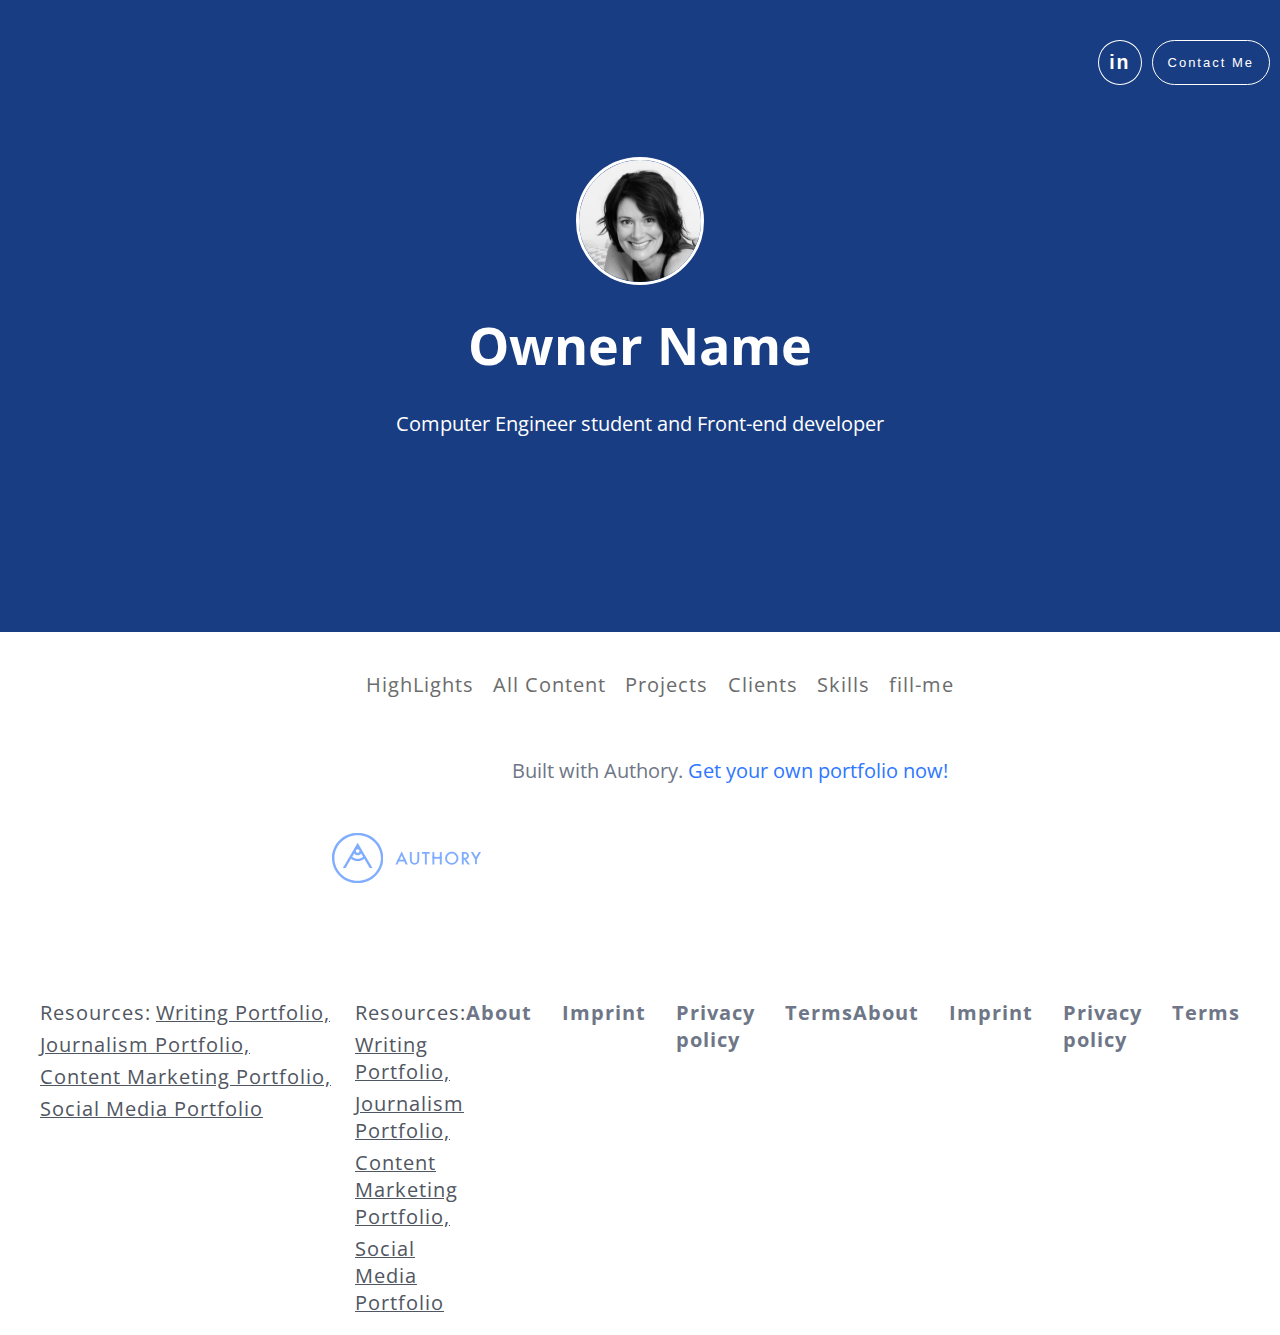
==== index.html @ 1f2e5a6c "Merge branch 'main' of https://github.com/Hussein-Mohamed1/Portfolio-Project" ====
<!DOCTYPE html>
<html lang="en">

<head>
    <meta charset="UTF-8" />
    <meta name="viewport" content="width=device-width, initial-scale=1.0" />
    <link rel="icon" href="images/logo.svg" />
    <link rel="stylesheet" href="CSS/all.min.css" />
    <link rel="stylesheet" href="CSS/sections.css" />
    <link rel="stylesheet" href="CSS/header.css" />
    <link rel="stylesheet" href="CSS/style.css" />
    <!-- font  -->
    <link rel="preconnect" href="https://fonts.googleapis.com" />
    <link rel="preconnect" href="https://fonts.gstatic.com" crossorigin />
    <link
        href="https://fonts.googleapis.com/css2?family=Cairo:wght@200..1000&family=Open+Sans:ital,wght@0,300..800;1,300..800&family=Roboto:ital,wght@0,100;0,300;0,400;0,500;0,700;0,900;1,100;1,300;1,400;1,500;1,700;1,900&display=swap"
        rel="stylesheet" />
    <!-- ### -->
    <title>Susan Horsburgh</title>
</head>

<body>
    <header>
        <div class="btns">
            <button class="linked-in">in</button>
            <button class="contact">Contact Me</button>
        </div>
        <div class="info">
            <div class="profile-img">
                <img src="./images/avatar.jpg" alt="profile image" />
            </div>
            <h1>Owner Name</h1>
            <p>Computer Engineer student and Front-end developer</p>
        </div>
    </header>
    <!-- start HighLights section  -->
    <div class="container">
        <section class="nav-bar">
            <nav>
                <ul>
                    <li>HighLights</li>
                    <li>All Content</li>
                    <li>Projects</li>
                    <li>Clients</li>
                    <li>Skills</li>
                    <li>fill-me</li>
                    <!-- additional slot -->
                </ul>
            </nav>
        </section>
        <div class="Highlights">
            <div class="section-flex">
                <div class="card">
                    <div class="card-img">
                        <img src="images/Highlights-1.webp" alt="" />
                    </div>
                    <h2>
                        Susan Horsburgh on writing Two Of Us columns, freelancing for
                        big-name ma...
                    </h2>
                    <p class="hidden-p">
                        Freelance writer Susan Horsburgh has an enviable CV and portfolio,
                        writing for some of the country's most prestigious titles,
                        including The Australian Women's Weekly, Good Weekend (in the
                        Sydney Morning Herald and The Age) and Qantas magazines. She…
                    </p>
                    <p>
                        <i class="fa-solid fa-tower-broadcast left"></i> July 23, 2023 .
                        Podcast at <span>Apple Podcasts</span><i
                            class="fa-solid fa-arrow-up-right-from-square right"></i>
                    </p>
                </div>
                <div class="card">
                    <div class="card-img">
                        <img src="images/Highlights-2.png" alt="" />
                    </div>
                    <h2>Mother Love</h2>
                    <p class="hidden-p">
                        Robyn Davidson’s solo desert trek made her famous 46 years ago,
                        setting the course for her extraordinary life. But before that,
                        her mum’s suicide shaped the woman she would become. Words by
                        Susan Horsburgh.
                    </p>
                    <p>
                        <i class="fa-solid fa-globe left"></i> November 01, 2023 . PDF at
                        <span>The Australian Women's Weekly</span>
                    </p>
                </div>
            </div>
            <<<<<<< HEAD <!-- end HighLights section -->
                <!-- start All content section  -->
                <div class="all-content">
                    <div class="section-flex">
                        <div class="card">
                            <div class="card-img">
                                <img src="images/Allcontent-1.webp" alt="">
                            </div>
                            <h2>5 Questions with Kellie Riordan</h2>
                            <p class="hidden-p">Kellie Riordan is the founder and director of Deadset Studios, a podcast
                                production
                                house with clients that include the BBC, SBS, ABC, ARN, Pinna, iHeartRadio and Global
                                UK. Kellie
                                was
                                founding managing editor of ABC’s podcast unit Audio Studios, and has launched more than
                                50 new
                                programs, many of them critically acclaimed, such as Walkley award winner Unravel True
                                Crime,
                                Ladies, We Need to Talk, and leadership podcast Curveball, which she hosts.</p>
                            <p><img src="images/logo3.jpg" style="translate: 0 20%;" class="left icon" width="20px"
                                    height="20px" alt=""> June 18, 2024 . Article at <span>Women in Media
                                    newsletter</span><i class="fa-solid fa-arrow-up-right-from-square right"></i> </p>
                        </div>
                        <div class="card">
                            <div class="card-img">
                                <img src="images/Allcontent-2.webp" alt="">
                            </div>
                            <h2>Quick chat with Susan Horsburgh</h2>
                            <p class="hidden-p">0 Comments You’ve been a journalist for many years. What do you love
                                about what
                                you
                                do? I just love chatting with people and writing about it. It’s my dream job, possibly
                                because
                                I’m
                                quite nosy – as anyone sitting next to me on a plane would know.…</p>
                            <p><img src="images/Highlights-1.webp" style="translate: 0 20%;" class="left icon"
                                    width="20px" height="20px" alt=""> June 03, 2024 . Article at <span>The Content Byte
                                    Summit</span><i class="fa-solid fa-arrow-up-right-from-square right"></i></p>
                        </div>
                    </div>
                    <div class="section-flex">
                        <div class="card">
                            <div class="card-img">
                                <img src="images/Allcontent-3.webp" alt="">
                            </div>
                            <h2>5 Questions with Grainne Brunsdon</h2>
                            <p class="hidden-p">Grainne Brunsdon recently stepped into the COO role at Screen Australia
                                after
                                two
                                years as Director of Content, leading production investment and development,
                                distribution
                                support
                                and business initiatives. She has worked in the creative industries for more than 25
                                years,
                                including senior roles at Screen NSW and Arts NSW, and leadership positions in
                                international
                                cultural relations with the British Council and arts organisations in Sydney.</p>
                            <p><img src="images/logo3.jpg" style="translate: 0 20%;" class="left icon" width="20px"
                                    height="20px" alt=""> May 21, 2024 . Article at <span>Women in Media
                                    newsletter</span><i class="fa-solid fa-arrow-up-right-from-square right"></i></p>
                        </div>
                        <div class="card">
                            <div class="card-img">
                                <img src="images/Allcontent-4.webp" alt="">
                            </div>
                            <h2>‘She had dreadlocks and a ghostly white face’: Meeting a childhood bestie again</h2>
                            <p class="hidden-p">By Susan Horsburgh April 18, 2024 — 5.00am , register or subscribe to
                                save
                                articles
                                for later. Save articles for later Add articles to your saved list and come back to them
                                any
                                time.
                                In the 1970s, Myfanwy Jones, 52, and Hilde Hinton, 55, used to play…</p>
                            <p><img src="images/logo3.jpg" style="translate: 0 20%;" class="left icon" width="20px"
                                    height="20px" alt=""> April 17, 2024 . Article at <span>The Age</span></p>
                        </div>
                    </div>
                    <div class="section-flex">
                        <div class="card">
                            <div class="card-img">
                                <img src="images/Allcontent-5.webp" alt="">
                            </div>
                            <h2>5 Questions with Kate McClymont AM</h2>
                            <p class="hidden-p">Award winning investigative journalist Kate McClymont AM will be giving
                                the
                                inaugural Women in Media Oration Honouring Caroline Jones AO on 8 August, a gala dinner
                                taking
                                place
                                the evening before the 2024 WiM Conference. A ten-time Walkley winner,…</p>
                            <p><img src="images/logo3.jpg" style="translate: 0 20%;" class="left icon" width="20px"
                                    height="20px" alt=""> April 17, 2024 . Article at <span> Women in Media
                                    newsletter</span><i class="fa-solid fa-arrow-up-right-from-square right"></i></p>
                        </div>
                        <div class="card">
                            <div class="card-img">
                                <img src="images/Allcontent-6.webp" alt="">
                            </div>
                            <h2>Steering Your Course</h2>
                            <p class="hidden-p">Words by Susan Horsburgh Building a career isn’t a solo pursuit – most
                                of us
                                need
                                mentors and support networks particularly, to help us find our voice. The formidable
                                forces
                                behind
                                Future Women and Missing Perspectives used their advocacy to launch…</p>
                            <p><img src="images/logo3.jpg" style="translate: 0 20%;" class="left icon" width="20px"
                                    height="20px" alt=""> April 16, 2024 . Article at <span>Women in Media
                                    newsletter</span><i class="fa-solid fa-arrow-up-right-from-square right"></i></p>
                        </div>
                    </div>
                    <div class="section-flex">
                        <div class="card">
                            <div class="card-img">
                                <img src="images/Allcontent-7.png" alt="">
                            </div>
                            <h2>Spotlight on Niigata</h2>
                            <p class="hidden-p">This under-the-radar prefecture just two hours from Tokyo by bullet
                                train won't
                                stay
                                secret for long.</p>
                            <p><i class="fa-solid fa-globe left"></i> August 01, 2023 . PDF at <span>Qantas
                                    Magazine</span></p>
                        </div>
                        <div class="card">
                            <div class="card-img">
                                <img src="images/Allcontent-8.png" alt="">
                            </div>
                            <h2>Older Women at Risk: How to Close the Housing Gap</h2>
                            <p class="hidden-p">Lifelong financial disadvantage means more older women than ever are
                                facing
                                homelessness in Australia, especially in the current rental crisis. So, what can be done
                                to
                                house
                                them?</p>
                            <p><i class="fa-solid fa-globe left"></i> July 01, 2023 . PDF at <span>The Place Economy Vol
                                    3</span>
                            </p>
                        </div>
                    </div>
                    =======
                    <div class="section-flex">
                        <div class="card">
                            <div class="card-img">
                                <img src="images/Highlights-3.png" alt="" />
                            </div>
                            <h2>The Miracle Musical</h2>
                            <p class="hidden-p">
                                Wrangling kids for a school musical is tricky enough, but what if
                                they were scattered across the outback and had to rehearse over
                                the air? Somehow the Longreach School of Distance Education pulled
                                it off. Susan Horsburgh reports.
                            </p>
                            <p>
                                <i class="fa-solid fa-globe left"></i> March 01, 2019 . PDF at
                                <span>The Australian Women's Weekly</span>
                            </p>
                        </div>
                        <div class="card">
                            <div class="card-img">
                                <img src="images/Highlights-4.webp" alt="" />
                            </div>
                            <h2>
                                How Linda Burney found strength after overcoming unimaginable
                                tragedy
                            </h2>
                            <p class="hidden-p">
                                Having lost both her husband and son, the Minister for Indigenous
                                Australians has dealt with grief through the fortifying power of
                                her female friendships. By Susan Horsburgh Linda Burney’s historic
                                first speech to federal parliament in 2016 was a…
                            </p>
                            <p>
                                <img src="images/logo3.jpg" style="translate: 0 20%" class="left icon" width="20px"
                                    height="20px" alt="" />
                                March 05, 2023 . Article at
                                <span>The Australian Women's Weekly</span>
                            </p>
                        </div>
                    </div>
                    <div class="section-flex">
                        <div class="card">
                            <div class="card-img">
                                <img src="images/Highlights-5.webp" alt="" />
                            </div>
                            <h2>
                                Two of Us: How pyjama king Peter Alexander and his mum built an
                                empi...
                            </h2>
                            <p class="hidden-p">
                                By Susan Horsburgh May 11, 2019 — 12.08am Save Log in, register or
                                subscribe to save articles for later. Share Normal text sizeLarger
                                text sizeVery large text size This article features among the best
                                Two of Us columns of 2019 Pyjama king Peter…
                            </p>
                            <p>
                                <img src="images/logo3.jpg" style="translate: 0 20%" class="left icon" width="20px"
                                    height="20px" alt="" />
                                May 10, 2019 . Article at <span>The Sydney Morning Herald</span>
                            </p>
                        </div>
                        <div class="card">
                            <div class="card-img">
                                <img src="images/Highlights-6.png" alt="" />
                            </div>
                            <h2>Older Women at Risk: How to Close the Housing Gap</h2>
                            <p class="hidden-p">
                                Lifelong financial disadvantage means more older women than ever
                                are facing homelessness in Australia, especially in the current
                                rental crisis. So, what can be done to house them?
                            </p>
                            <p>
                                <i class="fa-solid fa-globe left"></i> July 01, 2023 . PDF at
                                <span>The Place Economy Vol 3</span>
                            </p>
                        </div>
                    </div>
                    <div class="section-flex">
                        <div class="card">
                            <div class="card-img">
                                <img src="images/Highlights-7.webp" alt="" />
                            </div>
                            <h2>Quick chat with Susan Horsburgh</h2>
                            <p class="hidden-p">
                                0 Comments You’ve been a journalist for many years. What do you
                                love about what you do? I just love chatting with people and
                                writing about it. It’s my dream job, possibly because I’m quite
                                nosy – as anyone sitting next to me on a plane would know.…
                            </p>
                            <p>
                                <img src="images/Highlights-1.webp" style="translate: 0 20%" class="left icon"
                                    width="20px" height="20px" alt="" />
                                June 03, 2024 . Article at <span>The Content Byte Summit</span><i
                                    class="fa-solid fa-arrow-up-right-from-square right"></i>
                            </p>
                        </div>
                        <div class="card">
                            <div class="card-img">
                                <img src="images/Highlights-8.png" alt="" />
                            </div>
                            <h2>Qantas Magazine: Breathing Space</h2>
                            <p class="hidden-p">
                                At a spiritual retreat in the Japanese countryside, Susan
                                Horsburgh immerses herself in the country's culture - under the
                                tutelage of a kooky monk.
                            </p>
                            <p>
                                <i class="fa-solid fa-globe left"></i> July 01, 2023 . PDF at
                                <span>Qantas Magazine</span>
                            </p>
                        </div>
                    </div>
                </div>
        </div>
        <!-- end HighLights section  -->
        <!-- start All content section  -->
        <div class="all-content">
            <div class="section-flex">
                <div class="card">
                    <div class="card-img">
                        <img src="images/Allcontent-1.webp" alt="" />
                    </div>
                    <h2>5 Questions with Kellie Riordan</h2>
                    <p class="hidden-p">
                        Kellie Riordan is the founder and director of Deadset Studios, a
                        podcast production house with clients that include the BBC, SBS,
                        ABC, ARN, Pinna, iHeartRadio and Global UK. Kellie was founding
                        managing editor of ABC’s podcast unit Audio Studios, and has
                        launched more than 50 new programs, many of them critically
                        acclaimed, such as Walkley award winner Unravel True Crime, Ladies,
                        We Need to Talk, and leadership podcast Curveball, which she hosts.
                    </p>
                    <p>
                        <img src="images/logo3.jpg" style="translate: 0 20%" class="left icon" width="20px"
                            height="20px" alt="" />
                        June 18, 2024 . Article at <span>Women in Media newsletter</span><i
                            class="fa-solid fa-arrow-up-right-from-square right"></i>
                    </p>
                </div>
                <div class="card">
                    <div class="card-img">
                        <img src="images/Allcontent-2.webp" alt="" />
                    </div>
                    <h2>Quick chat with Susan Horsburgh</h2>
                    <p class="hidden-p">
                        0 Comments You’ve been a journalist for many years. What do you love
                        about what you do? I just love chatting with people and writing
                        about it. It’s my dream job, possibly because I’m quite nosy – as
                        anyone sitting next to me on a plane would know.…
                    </p>
                    <p>
                        <img src="images/Highlights-1.webp" style="translate: 0 20%" class="left icon" width="20px"
                            height="20px" alt="" />
                        June 03, 2024 . Article at <span>The Content Byte Summit</span><i
                            class="fa-solid fa-arrow-up-right-from-square right"></i>
                    </p>
                </div>
            </div>
            <div class="section-flex">
                <div class="card">
                    <div class="card-img">
                        <img src="images/Allcontent-3.webp" alt="" />
                    </div>
                    <h2>5 Questions with Grainne Brunsdon</h2>
                    <p class="hidden-p">
                        Grainne Brunsdon recently stepped into the COO role at Screen
                        Australia after two years as Director of Content, leading production
                        investment and development, distribution support and business
                        initiatives. She has worked in the creative industries for more than
                        25 years, including senior roles at Screen NSW and Arts NSW, and
                        leadership positions in international cultural relations with the
                        British Council and arts organisations in Sydney.
                    </p>
                    <p>
                        <img src="images/logo3.jpg" style="translate: 0 20%" class="left icon" width="20px"
                            height="20px" alt="" />
                        May 21, 2024 . Article at <span>Women in Media newsletter</span><i
                            class="fa-solid fa-arrow-up-right-from-square right"></i>
                    </p>
                </div>
                <div class="card">
                    <div class="card-img">
                        <img src="images/Allcontent-4.webp" alt="" />
                    </div>
                    <h2>
                        ‘She had dreadlocks and a ghostly white face’: Meeting a childhood
                        bestie again
                    </h2>
                    <p class="hidden-p">
                        By Susan Horsburgh April 18, 2024 — 5.00am , register or subscribe
                        to save articles for later. Save articles for later Add articles to
                        your saved list and come back to them any time. In the 1970s,
                        Myfanwy Jones, 52, and Hilde Hinton, 55, used to play…
                    </p>
                    <p>
                        <img src="images/logo3.jpg" style="translate: 0 20%" class="left icon" width="20px"
                            height="20px" alt="" />
                        April 17, 2024 . Article at <span>The Age</span>
                    </p>
                </div>
            </div>
            <div class="section-flex">
                <div class="card">
                    <div class="card-img">
                        <img src="images/Allcontent-5.webp" alt="" />
                    </div>
                    <h2>5 Questions with Kate McClymont AM</h2>
                    <p class="hidden-p">
                        Award winning investigative journalist Kate McClymont AM will be
                        giving the inaugural Women in Media Oration Honouring Caroline Jones
                        AO on 8 August, a gala dinner taking place the evening before the
                        2024 WiM Conference. A ten-time Walkley winner,…
                    </p>
                    <p>
                        <img src="images/logo3.jpg" style="translate: 0 20%" class="left icon" width="20px"
                            height="20px" alt="" />
                        April 17, 2024 . Article at
                        <span> Women in Media newsletter</span><i
                            class="fa-solid fa-arrow-up-right-from-square right"></i>
                    </p>
                </div>
                <div class="card">
                    <div class="card-img">
                        <img src="images/Allcontent-6.webp" alt="" />
                    </div>
                    <h2>Steering Your Course</h2>
                    <p class="hidden-p">
                        Words by Susan Horsburgh Building a career isn’t a solo pursuit –
                        most of us need mentors and support networks particularly, to help
                        us find our voice. The formidable forces behind Future Women and
                        Missing Perspectives used their advocacy to launch…
                    </p>
                    <p>
                        <img src="images/logo3.jpg" style="translate: 0 20%" class="left icon" width="20px"
                            height="20px" alt="" />
                        April 16, 2024 . Article at
                        <span>Women in Media newsletter</span><i
                            class="fa-solid fa-arrow-up-right-from-square right"></i>
                    </p>
                </div>
            </div>
            <div class="section-flex">
                <div class="card">
                    <div class="card-img">
                        <img src="images/Allcontent-7.png" alt="" />
                    </div>
                    <h2>Spotlight on Niigata</h2>
                    <p class="hidden-p">
                        This under-the-radar prefecture just two hours from Tokyo by bullet
                        train won't stay secret for long.
                    </p>
                    <p>
                        <i class="fa-solid fa-globe left"></i> August 01, 2023 . PDF at
                        <span>Qantas Magazine</span>
                    </p>
                </div>
                <div class="card">
                    <div class="card-img">
                        <img src="images/Allcontent-8.png" alt="" />
                    </div>
                    <h2>Older Women at Risk: How to Close the Housing Gap</h2>
                    <p class="hidden-p">
                        Lifelong financial disadvantage means more older women than ever are
                        facing homelessness in Australia, especially in the current rental
                        crisis. So, what can be done to house them?
                    </p>
                    <p>
                        <i class="fa-solid fa-globe left"></i> July 01, 2023 . PDF at
                        <span>The Place Economy Vol 3</span>
                    </p>
                </div>
            </div>
        </div>

        <!-- end All content section  -->
        <!-- start footer  -->
        <footer>
            <div class="foot1">
                <img src="images/logo.svg" alt="" width="150px" height="90px" />
                <p>
                    Built with Authory.
                    <a href="https://authory.com/" target="_blank">Get your own portfolio now!</a>
                </p>
            </div>
            <div class="foot2">
                <div class="resources">
                    <ul>
                        <li>Resources:</li>
                        <li>
                            <a href="https://authory.com/blog/writing-portfolio" target="_blank">Writing Portfolio,
                            </a>
                        </li>
                        <li>
                            <a href="https://authory.com/blog/journalism-portfolio" target="_blank">Journalism
                                Portfolio,
                            </a>
                        </li>
                        <li>
                            <a href="https://authory.com/blog/content-marketing-portfolio" target="_blank">Content
                                Marketing Portfolio,
                            </a>
                        </li>
                        <li>
                            <a href="https://authory.com/blog/social-media-portfolio" target="_blank">Social Media
                                Portfolio</a>
                        </li>
                    </ul>
                </div>
                <div class="foot2">
                    <div class="resources">
                        <ul>
                            <li>Resources: </li>
                            <li><a href="https://authory.com/blog/writing-portfolio" target="_blank">Writing Portfolio,
                                </a>
                            </li>
                            <li><a href="https://authory.com/blog/journalism-portfolio" target="_blank">Journalism
                                    Portfolio,
                                </a></li>
                            <li><a href="https://authory.com/blog/content-marketing-portfolio" target="_blank">Content
                                    Marketing
                                    Portfolio, </a></li>
                            <li><a href="https://authory.com/blog/social-media-portfolio" target="_blank">Social Media
                                    Portfolio</a></li>
                        </ul>
                    </div>
                    <div class="links">
                        <ul>
                            <li><a href="https://authory.com/about">About</a></li>
                            <li><a href="https://authory.com/imprint">Imprint</a></li>
                            <li><a href="https://authory.com/privacy">Privacy policy</a></li>
                            <li><a href="https://authory.com/tos">Terms</a></li>
                        </ul>
                    </div>
                    <div class="links">
                        <ul>
                            <li><a href="https://authory.com/about">About</a></li>
                            <li><a href="https://authory.com/imprint">Imprint</a></li>
                            <li><a href="https://authory.com/privacy">Privacy policy</a></li>
                            <li><a href="https://authory.com/tos">Terms</a></li>
                        </ul>
                    </div>
                </div>
        </footer>
        <!-- end footer  -->
        <script src="Js/main.js">
        </script>
</body>

<script src="Js/main.js"></script>
</body>

</html>
---- CSS/sections.css ----
.Highlights,
.all-content {
    padding: 50px 200px;
    display: none;
}


.section-flex {
    display: flex;
    gap: 100px;
}

.section-flex .card {
    width: 50%;
    margin-bottom: 20px;
}

.section-flex .card-img {
    background-color: #f8f8f8;
    border-radius: 10px;
}

.section-flex .card img:not(.icon) {
    width: 100%;
    height: 190px;
    border-radius: 10px;
}

.Highlights .section-flex:first-child .card:first-child img {
    width: 40%;
    margin: 0px 30%;
}

.card p {
    color: var(--text-color);
    font-size: small;
    display: flex;
    align-items: center;
}

span {
    font-weight: 600;
}

.left {
    margin-right: 10px;
}

.Highlights .section-flex:first-child .card:first-child .left {
    background-color: #a937d7;
    padding: 5px;
    color: white;
    font-size: smaller;
}

.right {
    margin-left: 10px;
    cursor: pointer;
}

/* media queries  */
@media (max-width: 1200px) {

    .Highlights,
    .all-content {
        padding: 50px 50px;
    }
}

@media (max-width: 997px) {
    .section-flex {
        gap: 50px;
    }

    .Highlights,
    .all-content {
        padding: 50px 0px;
    }
}

@media (max-width: 850px) {
    p span {
        overflow: hidden;
        text-overflow: ellipsis;
        white-space: nowrap;
        flex: 1;
    }
}

.card .hidden-p {
    display: none;
}

@media (max-width: 700px) {
    .section-flex {
        flex-wrap: wrap;
        gap: 0;
    }

    .section-flex .card {
        width: 100%;
        margin-bottom: 50px;
    }

    .card p {
        display: block;
    }

    .card .hidden-p {
        display: -webkit-box;
        overflow: hidden;
        text-overflow: ellipsis;
        -webkit-box-orient: vertical;
        -webkit-line-clamp: 3;
        color: black;
        font-size: medium;
    }
}

@media (max-width: 415px) {
    .card p {
        display: flex;
    }

    .card p span {
        flex: 1;
    }
}

/* footer styles  */
footer {
    padding: 0px 40px;
}

footer .foot1 {
    margin: 0px auto;
    display: flex;
    justify-content: center;
    gap: 30px;
    align-items: center;
}

footer .foot1 img {
    opacity: 0.6;
}

footer .foot1 p {
    color: #6e7687;
}

footer .foot1 a {
    text-decoration: none;
    color: #2e77ff;
    cursor: pointer;
}

footer .foot2 {
    display: flex;
    justify-content: space-around;
}

footer .foot2 .resources ul {
    display: flex;
    color: #505662;
    gap: 5px;
    padding: 0;
    flex-wrap: wrap;
}

footer .foot2 .resources ul li {
    list-style: none;
}

footer .foot2 .resources ul li a {
    color: #505662;
}

footer .foot2 .links ul {
    display: flex;
    gap: 30px;
    padding: 0;
}

footer .foot2 .links ul li {
    list-style: none;

}

.links li a {
    text-decoration: none;
    color: #6e7687;
    font-weight: bold;
}

.links li a:hover {
    color: #505662;
}

@media (max-width: 1050px) {
    footer .foot2 .resources {
        flex: 1;
    }
}

@media (max-width: 415px) {
    .foot1 a {
        display: block;
    }
}

@media (max-width:800px) {
    .foot2 {
        flex-wrap: wrap;
        justify-content: center;
    }

    footer {
        padding: 0;
    }

    .resources,
    .links {
        width: 100%;
    }

    footer .foot2 .links ul,
    footer .foot2 .resources ul {
        justify-content: center;
    }
}

.active {
    display: block;
}
---- CSS/header.css ----
/* tasneem's task */
/* just for testing you can remove it when you start working */
header {
  /*  height: 82vh; */
  background-color: #183d82;
}
.btns {
  display: flex;
  flex-flow: row wrap;
  justify-content: flex-end;
}
header > .btns > button {
  background-color: #183d82;
  color: white;
  border: 1px solid white;
  font-size: 1em;
  margin: 40px 10px 0px 0px;
  letter-spacing: 2px;
  font-style: 300px;
}
.linked-in {
  border-radius: 50%;
  font-weight: 600;
  font-size: 1.5em !important;
  padding: 10px;
}
.contact {
  border-radius: 60px 60px;
  padding: 10px 15px;
}
header > .info {
  display: grid;
  place-items: center;
  align-items: center;
  color: white;
  margin-top: 8vh;
}

.profile-img > img {
  width: 10dvw;
  border-radius: 50%;
  border: 3px solid white;
}

header > .linked-in {
  width: min-content;
  align-self: flex-end;
}
h1 {
  font-size: 4em;
  margin: 20px 0px 10px 0px;
}
p {
  font-size: 1.5em;
  margin-bottom: 10em;
}
.container {
  display: grid;
  place-items: center;
}

/*
.main {
  display: grid;
  place-items: center;
  width: 75vw;
} */
ul {
  display: flex;
  gap: 1.2rem;
  list-style: none;
  color: #6b6c6c;
  font-size: 1.5em;
  letter-spacing: 1px;
}
nav {
  background-color: white;
  padding: 20px;
}

@media screen and (max-width: 878px) {
}
---- CSS/style.css ----
:root {
  --text-color: #6e7687;
}
* {
  box-sizing: border-box;
}
body {
  font-family: "Open Sans", sans-serif;
  font-size: small;
  position: relative;
  margin: 0px; /* for bg to have full width */
}
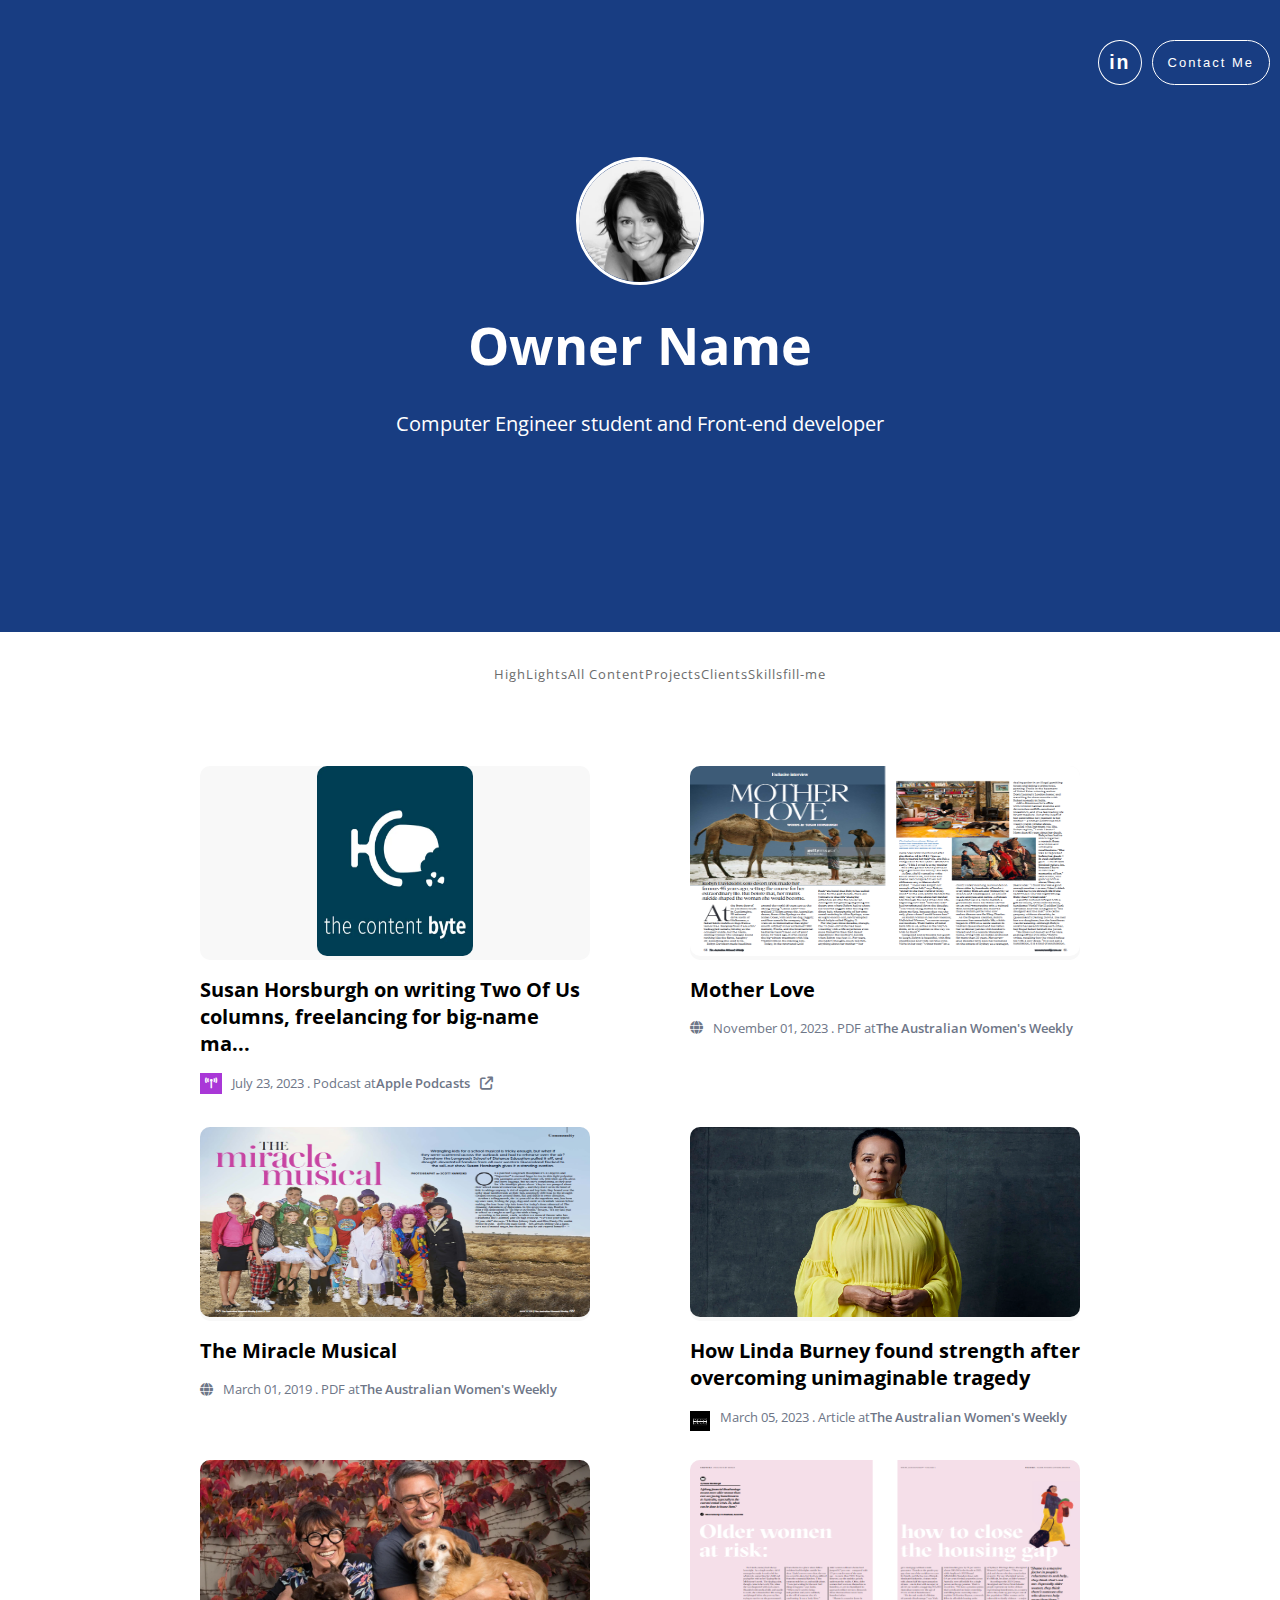
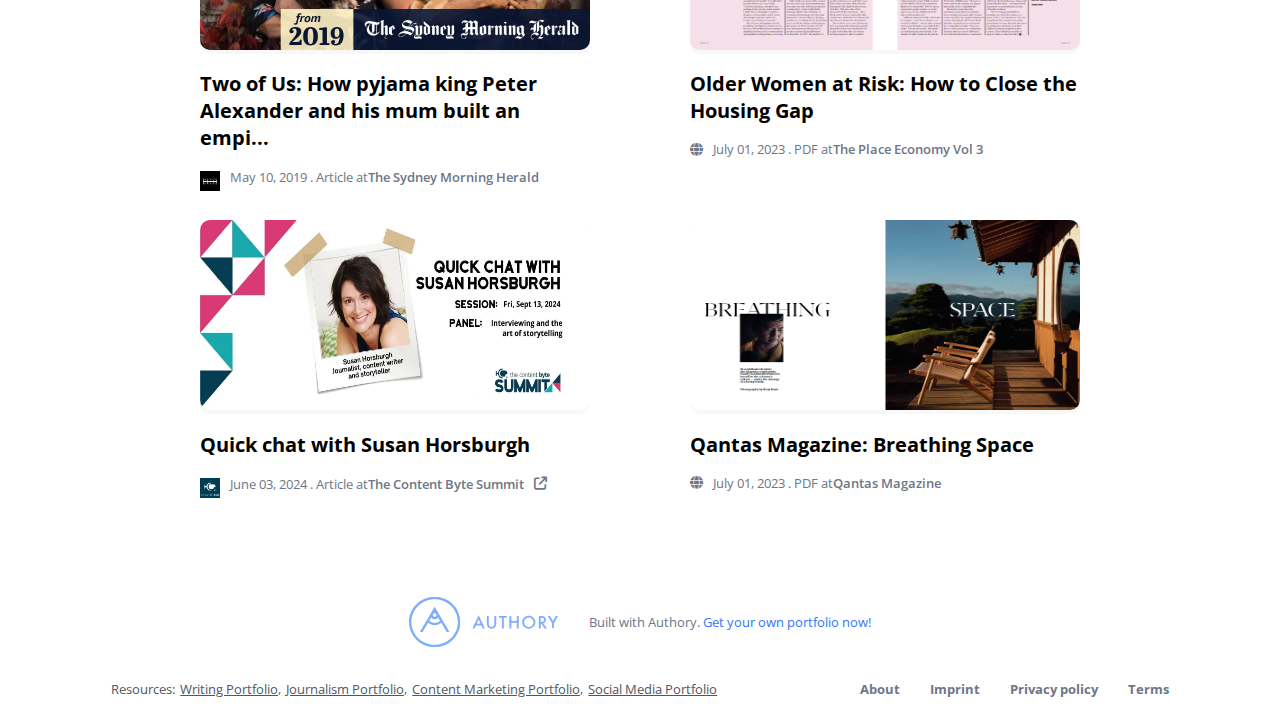
==== commit 0283b902: "solve conflict" ====
--- a/index.html
+++ b/index.html
@@ -33,7 +33,6 @@
             <p>Computer Engineer student and Front-end developer</p>
         </div>
     </header>
-    <!-- start HighLights section  -->
     <div class="container">
         <section class="nav-bar">
             <nav>
@@ -48,530 +47,255 @@
                 </ul>
             </nav>
         </section>
-        <div class="Highlights">
-            <div class="section-flex">
-                <div class="card">
-                    <div class="card-img">
-                        <img src="images/Highlights-1.webp" alt="" />
-                    </div>
-                    <h2>
-                        Susan Horsburgh on writing Two Of Us columns, freelancing for
-                        big-name ma...
-                    </h2>
-                    <p class="hidden-p">
-                        Freelance writer Susan Horsburgh has an enviable CV and portfolio,
-                        writing for some of the country's most prestigious titles,
-                        including The Australian Women's Weekly, Good Weekend (in the
-                        Sydney Morning Herald and The Age) and Qantas magazines. She…
-                    </p>
-                    <p>
-                        <i class="fa-solid fa-tower-broadcast left"></i> July 23, 2023 .
-                        Podcast at <span>Apple Podcasts</span><i
-                            class="fa-solid fa-arrow-up-right-from-square right"></i>
-                    </p>
-                </div>
-                <div class="card">
-                    <div class="card-img">
-                        <img src="images/Highlights-2.png" alt="" />
-                    </div>
-                    <h2>Mother Love</h2>
-                    <p class="hidden-p">
-                        Robyn Davidson’s solo desert trek made her famous 46 years ago,
-                        setting the course for her extraordinary life. But before that,
-                        her mum’s suicide shaped the woman she would become. Words by
-                        Susan Horsburgh.
-                    </p>
-                    <p>
-                        <i class="fa-solid fa-globe left"></i> November 01, 2023 . PDF at
-                        <span>The Australian Women's Weekly</span>
-                    </p>
-                </div>
-            </div>
-            <<<<<<< HEAD <!-- end HighLights section -->
-                <!-- start All content section  -->
-                <div class="all-content">
-                    <div class="section-flex">
-                        <div class="card">
-                            <div class="card-img">
-                                <img src="images/Allcontent-1.webp" alt="">
-                            </div>
-                            <h2>5 Questions with Kellie Riordan</h2>
-                            <p class="hidden-p">Kellie Riordan is the founder and director of Deadset Studios, a podcast
-                                production
-                                house with clients that include the BBC, SBS, ABC, ARN, Pinna, iHeartRadio and Global
-                                UK. Kellie
-                                was
-                                founding managing editor of ABC’s podcast unit Audio Studios, and has launched more than
-                                50 new
-                                programs, many of them critically acclaimed, such as Walkley award winner Unravel True
-                                Crime,
-                                Ladies, We Need to Talk, and leadership podcast Curveball, which she hosts.</p>
-                            <p><img src="images/logo3.jpg" style="translate: 0 20%;" class="left icon" width="20px"
-                                    height="20px" alt=""> June 18, 2024 . Article at <span>Women in Media
-                                    newsletter</span><i class="fa-solid fa-arrow-up-right-from-square right"></i> </p>
-                        </div>
-                        <div class="card">
-                            <div class="card-img">
-                                <img src="images/Allcontent-2.webp" alt="">
-                            </div>
-                            <h2>Quick chat with Susan Horsburgh</h2>
-                            <p class="hidden-p">0 Comments You’ve been a journalist for many years. What do you love
-                                about what
-                                you
-                                do? I just love chatting with people and writing about it. It’s my dream job, possibly
-                                because
-                                I’m
-                                quite nosy – as anyone sitting next to me on a plane would know.…</p>
-                            <p><img src="images/Highlights-1.webp" style="translate: 0 20%;" class="left icon"
-                                    width="20px" height="20px" alt=""> June 03, 2024 . Article at <span>The Content Byte
-                                    Summit</span><i class="fa-solid fa-arrow-up-right-from-square right"></i></p>
-                        </div>
-                    </div>
-                    <div class="section-flex">
-                        <div class="card">
-                            <div class="card-img">
-                                <img src="images/Allcontent-3.webp" alt="">
-                            </div>
-                            <h2>5 Questions with Grainne Brunsdon</h2>
-                            <p class="hidden-p">Grainne Brunsdon recently stepped into the COO role at Screen Australia
-                                after
-                                two
-                                years as Director of Content, leading production investment and development,
-                                distribution
-                                support
-                                and business initiatives. She has worked in the creative industries for more than 25
-                                years,
-                                including senior roles at Screen NSW and Arts NSW, and leadership positions in
-                                international
-                                cultural relations with the British Council and arts organisations in Sydney.</p>
-                            <p><img src="images/logo3.jpg" style="translate: 0 20%;" class="left icon" width="20px"
-                                    height="20px" alt=""> May 21, 2024 . Article at <span>Women in Media
-                                    newsletter</span><i class="fa-solid fa-arrow-up-right-from-square right"></i></p>
-                        </div>
-                        <div class="card">
-                            <div class="card-img">
-                                <img src="images/Allcontent-4.webp" alt="">
-                            </div>
-                            <h2>‘She had dreadlocks and a ghostly white face’: Meeting a childhood bestie again</h2>
-                            <p class="hidden-p">By Susan Horsburgh April 18, 2024 — 5.00am , register or subscribe to
-                                save
-                                articles
-                                for later. Save articles for later Add articles to your saved list and come back to them
-                                any
-                                time.
-                                In the 1970s, Myfanwy Jones, 52, and Hilde Hinton, 55, used to play…</p>
-                            <p><img src="images/logo3.jpg" style="translate: 0 20%;" class="left icon" width="20px"
-                                    height="20px" alt=""> April 17, 2024 . Article at <span>The Age</span></p>
-                        </div>
-                    </div>
-                    <div class="section-flex">
-                        <div class="card">
-                            <div class="card-img">
-                                <img src="images/Allcontent-5.webp" alt="">
-                            </div>
-                            <h2>5 Questions with Kate McClymont AM</h2>
-                            <p class="hidden-p">Award winning investigative journalist Kate McClymont AM will be giving
-                                the
-                                inaugural Women in Media Oration Honouring Caroline Jones AO on 8 August, a gala dinner
-                                taking
-                                place
-                                the evening before the 2024 WiM Conference. A ten-time Walkley winner,…</p>
-                            <p><img src="images/logo3.jpg" style="translate: 0 20%;" class="left icon" width="20px"
-                                    height="20px" alt=""> April 17, 2024 . Article at <span> Women in Media
-                                    newsletter</span><i class="fa-solid fa-arrow-up-right-from-square right"></i></p>
-                        </div>
-                        <div class="card">
-                            <div class="card-img">
-                                <img src="images/Allcontent-6.webp" alt="">
-                            </div>
-                            <h2>Steering Your Course</h2>
-                            <p class="hidden-p">Words by Susan Horsburgh Building a career isn’t a solo pursuit – most
-                                of us
-                                need
-                                mentors and support networks particularly, to help us find our voice. The formidable
-                                forces
-                                behind
-                                Future Women and Missing Perspectives used their advocacy to launch…</p>
-                            <p><img src="images/logo3.jpg" style="translate: 0 20%;" class="left icon" width="20px"
-                                    height="20px" alt=""> April 16, 2024 . Article at <span>Women in Media
-                                    newsletter</span><i class="fa-solid fa-arrow-up-right-from-square right"></i></p>
-                        </div>
-                    </div>
-                    <div class="section-flex">
-                        <div class="card">
-                            <div class="card-img">
-                                <img src="images/Allcontent-7.png" alt="">
-                            </div>
-                            <h2>Spotlight on Niigata</h2>
-                            <p class="hidden-p">This under-the-radar prefecture just two hours from Tokyo by bullet
-                                train won't
-                                stay
-                                secret for long.</p>
-                            <p><i class="fa-solid fa-globe left"></i> August 01, 2023 . PDF at <span>Qantas
-                                    Magazine</span></p>
-                        </div>
-                        <div class="card">
-                            <div class="card-img">
-                                <img src="images/Allcontent-8.png" alt="">
-                            </div>
-                            <h2>Older Women at Risk: How to Close the Housing Gap</h2>
-                            <p class="hidden-p">Lifelong financial disadvantage means more older women than ever are
-                                facing
-                                homelessness in Australia, especially in the current rental crisis. So, what can be done
-                                to
-                                house
-                                them?</p>
-                            <p><i class="fa-solid fa-globe left"></i> July 01, 2023 . PDF at <span>The Place Economy Vol
-                                    3</span>
-                            </p>
-                        </div>
-                    </div>
-                    =======
-                    <div class="section-flex">
-                        <div class="card">
-                            <div class="card-img">
-                                <img src="images/Highlights-3.png" alt="" />
-                            </div>
-                            <h2>The Miracle Musical</h2>
-                            <p class="hidden-p">
-                                Wrangling kids for a school musical is tricky enough, but what if
-                                they were scattered across the outback and had to rehearse over
-                                the air? Somehow the Longreach School of Distance Education pulled
-                                it off. Susan Horsburgh reports.
-                            </p>
-                            <p>
-                                <i class="fa-solid fa-globe left"></i> March 01, 2019 . PDF at
-                                <span>The Australian Women's Weekly</span>
-                            </p>
-                        </div>
-                        <div class="card">
-                            <div class="card-img">
-                                <img src="images/Highlights-4.webp" alt="" />
-                            </div>
-                            <h2>
-                                How Linda Burney found strength after overcoming unimaginable
-                                tragedy
-                            </h2>
-                            <p class="hidden-p">
-                                Having lost both her husband and son, the Minister for Indigenous
-                                Australians has dealt with grief through the fortifying power of
-                                her female friendships. By Susan Horsburgh Linda Burney’s historic
-                                first speech to federal parliament in 2016 was a…
-                            </p>
-                            <p>
-                                <img src="images/logo3.jpg" style="translate: 0 20%" class="left icon" width="20px"
-                                    height="20px" alt="" />
-                                March 05, 2023 . Article at
-                                <span>The Australian Women's Weekly</span>
-                            </p>
-                        </div>
-                    </div>
-                    <div class="section-flex">
-                        <div class="card">
-                            <div class="card-img">
-                                <img src="images/Highlights-5.webp" alt="" />
-                            </div>
-                            <h2>
-                                Two of Us: How pyjama king Peter Alexander and his mum built an
-                                empi...
-                            </h2>
-                            <p class="hidden-p">
-                                By Susan Horsburgh May 11, 2019 — 12.08am Save Log in, register or
-                                subscribe to save articles for later. Share Normal text sizeLarger
-                                text sizeVery large text size This article features among the best
-                                Two of Us columns of 2019 Pyjama king Peter…
-                            </p>
-                            <p>
-                                <img src="images/logo3.jpg" style="translate: 0 20%" class="left icon" width="20px"
-                                    height="20px" alt="" />
-                                May 10, 2019 . Article at <span>The Sydney Morning Herald</span>
-                            </p>
-                        </div>
-                        <div class="card">
-                            <div class="card-img">
-                                <img src="images/Highlights-6.png" alt="" />
-                            </div>
-                            <h2>Older Women at Risk: How to Close the Housing Gap</h2>
-                            <p class="hidden-p">
-                                Lifelong financial disadvantage means more older women than ever
-                                are facing homelessness in Australia, especially in the current
-                                rental crisis. So, what can be done to house them?
-                            </p>
-                            <p>
-                                <i class="fa-solid fa-globe left"></i> July 01, 2023 . PDF at
-                                <span>The Place Economy Vol 3</span>
-                            </p>
-                        </div>
-                    </div>
-                    <div class="section-flex">
-                        <div class="card">
-                            <div class="card-img">
-                                <img src="images/Highlights-7.webp" alt="" />
-                            </div>
-                            <h2>Quick chat with Susan Horsburgh</h2>
-                            <p class="hidden-p">
-                                0 Comments You’ve been a journalist for many years. What do you
-                                love about what you do? I just love chatting with people and
-                                writing about it. It’s my dream job, possibly because I’m quite
-                                nosy – as anyone sitting next to me on a plane would know.…
-                            </p>
-                            <p>
-                                <img src="images/Highlights-1.webp" style="translate: 0 20%" class="left icon"
-                                    width="20px" height="20px" alt="" />
-                                June 03, 2024 . Article at <span>The Content Byte Summit</span><i
-                                    class="fa-solid fa-arrow-up-right-from-square right"></i>
-                            </p>
-                        </div>
-                        <div class="card">
-                            <div class="card-img">
-                                <img src="images/Highlights-8.png" alt="" />
-                            </div>
-                            <h2>Qantas Magazine: Breathing Space</h2>
-                            <p class="hidden-p">
-                                At a spiritual retreat in the Japanese countryside, Susan
-                                Horsburgh immerses herself in the country's culture - under the
-                                tutelage of a kooky monk.
-                            </p>
-                            <p>
-                                <i class="fa-solid fa-globe left"></i> July 01, 2023 . PDF at
-                                <span>Qantas Magazine</span>
-                            </p>
-                        </div>
-                    </div>
-                </div>
-        </div>
-        <!-- end HighLights section  -->
-        <!-- start All content section  -->
-        <div class="all-content">
-            <div class="section-flex">
-                <div class="card">
-                    <div class="card-img">
-                        <img src="images/Allcontent-1.webp" alt="" />
-                    </div>
-                    <h2>5 Questions with Kellie Riordan</h2>
-                    <p class="hidden-p">
-                        Kellie Riordan is the founder and director of Deadset Studios, a
-                        podcast production house with clients that include the BBC, SBS,
-                        ABC, ARN, Pinna, iHeartRadio and Global UK. Kellie was founding
-                        managing editor of ABC’s podcast unit Audio Studios, and has
-                        launched more than 50 new programs, many of them critically
-                        acclaimed, such as Walkley award winner Unravel True Crime, Ladies,
-                        We Need to Talk, and leadership podcast Curveball, which she hosts.
-                    </p>
-                    <p>
-                        <img src="images/logo3.jpg" style="translate: 0 20%" class="left icon" width="20px"
-                            height="20px" alt="" />
-                        June 18, 2024 . Article at <span>Women in Media newsletter</span><i
-                            class="fa-solid fa-arrow-up-right-from-square right"></i>
-                    </p>
-                </div>
-                <div class="card">
-                    <div class="card-img">
-                        <img src="images/Allcontent-2.webp" alt="" />
-                    </div>
-                    <h2>Quick chat with Susan Horsburgh</h2>
-                    <p class="hidden-p">
-                        0 Comments You’ve been a journalist for many years. What do you love
-                        about what you do? I just love chatting with people and writing
-                        about it. It’s my dream job, possibly because I’m quite nosy – as
-                        anyone sitting next to me on a plane would know.…
-                    </p>
-                    <p>
-                        <img src="images/Highlights-1.webp" style="translate: 0 20%" class="left icon" width="20px"
-                            height="20px" alt="" />
-                        June 03, 2024 . Article at <span>The Content Byte Summit</span><i
-                            class="fa-solid fa-arrow-up-right-from-square right"></i>
-                    </p>
-                </div>
-            </div>
-            <div class="section-flex">
-                <div class="card">
-                    <div class="card-img">
-                        <img src="images/Allcontent-3.webp" alt="" />
-                    </div>
-                    <h2>5 Questions with Grainne Brunsdon</h2>
-                    <p class="hidden-p">
-                        Grainne Brunsdon recently stepped into the COO role at Screen
-                        Australia after two years as Director of Content, leading production
-                        investment and development, distribution support and business
-                        initiatives. She has worked in the creative industries for more than
-                        25 years, including senior roles at Screen NSW and Arts NSW, and
-                        leadership positions in international cultural relations with the
-                        British Council and arts organisations in Sydney.
-                    </p>
-                    <p>
-                        <img src="images/logo3.jpg" style="translate: 0 20%" class="left icon" width="20px"
-                            height="20px" alt="" />
-                        May 21, 2024 . Article at <span>Women in Media newsletter</span><i
-                            class="fa-solid fa-arrow-up-right-from-square right"></i>
-                    </p>
-                </div>
-                <div class="card">
-                    <div class="card-img">
-                        <img src="images/Allcontent-4.webp" alt="" />
-                    </div>
-                    <h2>
-                        ‘She had dreadlocks and a ghostly white face’: Meeting a childhood
-                        bestie again
-                    </h2>
-                    <p class="hidden-p">
-                        By Susan Horsburgh April 18, 2024 — 5.00am , register or subscribe
-                        to save articles for later. Save articles for later Add articles to
-                        your saved list and come back to them any time. In the 1970s,
-                        Myfanwy Jones, 52, and Hilde Hinton, 55, used to play…
-                    </p>
-                    <p>
-                        <img src="images/logo3.jpg" style="translate: 0 20%" class="left icon" width="20px"
-                            height="20px" alt="" />
-                        April 17, 2024 . Article at <span>The Age</span>
-                    </p>
-                </div>
-            </div>
-            <div class="section-flex">
-                <div class="card">
-                    <div class="card-img">
-                        <img src="images/Allcontent-5.webp" alt="" />
-                    </div>
-                    <h2>5 Questions with Kate McClymont AM</h2>
-                    <p class="hidden-p">
-                        Award winning investigative journalist Kate McClymont AM will be
-                        giving the inaugural Women in Media Oration Honouring Caroline Jones
-                        AO on 8 August, a gala dinner taking place the evening before the
-                        2024 WiM Conference. A ten-time Walkley winner,…
-                    </p>
-                    <p>
-                        <img src="images/logo3.jpg" style="translate: 0 20%" class="left icon" width="20px"
-                            height="20px" alt="" />
-                        April 17, 2024 . Article at
-                        <span> Women in Media newsletter</span><i
-                            class="fa-solid fa-arrow-up-right-from-square right"></i>
-                    </p>
-                </div>
-                <div class="card">
-                    <div class="card-img">
-                        <img src="images/Allcontent-6.webp" alt="" />
-                    </div>
-                    <h2>Steering Your Course</h2>
-                    <p class="hidden-p">
-                        Words by Susan Horsburgh Building a career isn’t a solo pursuit –
-                        most of us need mentors and support networks particularly, to help
-                        us find our voice. The formidable forces behind Future Women and
-                        Missing Perspectives used their advocacy to launch…
-                    </p>
-                    <p>
-                        <img src="images/logo3.jpg" style="translate: 0 20%" class="left icon" width="20px"
-                            height="20px" alt="" />
-                        April 16, 2024 . Article at
-                        <span>Women in Media newsletter</span><i
-                            class="fa-solid fa-arrow-up-right-from-square right"></i>
-                    </p>
-                </div>
-            </div>
-            <div class="section-flex">
-                <div class="card">
-                    <div class="card-img">
-                        <img src="images/Allcontent-7.png" alt="" />
-                    </div>
-                    <h2>Spotlight on Niigata</h2>
-                    <p class="hidden-p">
-                        This under-the-radar prefecture just two hours from Tokyo by bullet
-                        train won't stay secret for long.
-                    </p>
-                    <p>
-                        <i class="fa-solid fa-globe left"></i> August 01, 2023 . PDF at
-                        <span>Qantas Magazine</span>
-                    </p>
-                </div>
-                <div class="card">
-                    <div class="card-img">
-                        <img src="images/Allcontent-8.png" alt="" />
-                    </div>
-                    <h2>Older Women at Risk: How to Close the Housing Gap</h2>
-                    <p class="hidden-p">
-                        Lifelong financial disadvantage means more older women than ever are
-                        facing homelessness in Australia, especially in the current rental
-                        crisis. So, what can be done to house them?
-                    </p>
-                    <p>
-                        <i class="fa-solid fa-globe left"></i> July 01, 2023 . PDF at
-                        <span>The Place Economy Vol 3</span>
-                    </p>
-                </div>
-            </div>
-        </div>
-
-        <!-- end All content section  -->
-        <!-- start footer  -->
-        <footer>
-            <div class="foot1">
-                <img src="images/logo.svg" alt="" width="150px" height="90px" />
-                <p>
-                    Built with Authory.
-                    <a href="https://authory.com/" target="_blank">Get your own portfolio now!</a>
+    </div>
+    <!-- start HighLights section  -->
+    <div class="Highlights active">
+        <div class="section-flex">
+            <div class="card">
+                <div class="card-img">
+                    <img src="images/Highlights-1.webp" alt="">
+                </div>
+                <h2>Susan Horsburgh on writing Two Of Us columns, freelancing for big-name ma...</h2>
+                <p class="hidden-p">Freelance writer Susan Horsburgh has an enviable CV and portfolio, writing for some
+                    of the country's most prestigious titles, including The Australian Women's Weekly, Good Weekend (in
+                    the Sydney Morning Herald and The Age) and Qantas magazines. She…</p>
+                <p><i class="fa-solid fa-tower-broadcast left"></i> July 23, 2023 . Podcast at <span>Apple
+                        Podcasts</span><i class="fa-solid fa-arrow-up-right-from-square right"></i> </p>
+            </div>
+            <div class="card">
+                <div class="card-img">
+                    <img src="images/Highlights-2.png" alt="">
+                </div>
+                <h2>Mother Love</h2>
+                <p class="hidden-p">Robyn Davidson’s solo desert trek made her famous 46 years ago, setting the course
+                    for her extraordinary life. But before that, her mum’s suicide shaped the woman she would become.
+                    Words by Susan Horsburgh.</p>
+                <p><i class="fa-solid fa-globe left"></i> November 01, 2023 . PDF at <span>The Australian Women's
+                        Weekly</span></p>
+            </div>
+        </div>
+        <div class="section-flex">
+            <div class="card">
+                <div class="card-img">
+                    <img src="images/Highlights-3.png" alt="">
+                </div>
+                <h2>The Miracle Musical
+                </h2>
+                <p class="hidden-p">Wrangling kids for a school musical is tricky enough, but what if they were
+                    scattered across the outback and had to rehearse over the air? Somehow the Longreach School of
+                    Distance Education pulled it off. Susan Horsburgh reports.</p>
+                <p><i class="fa-solid fa-globe left"></i> March 01, 2019 . PDF at <span>The Australian Women's
+                        Weekly</span></p>
+            </div>
+            <div class="card">
+                <div class="card-img">
+                    <img src="images/Highlights-4.webp" alt="">
+                </div>
+                <h2>How Linda Burney found strength after overcoming unimaginable tragedy</h2>
+                <p class="hidden-p">Having lost both her husband and son, the Minister for Indigenous Australians has
+                    dealt with grief through the fortifying power of her female friendships. By Susan Horsburgh Linda
+                    Burney’s historic first speech to federal parliament in 2016 was a…</p>
+                <p><img src="images/logo3.jpg" style="translate: 0 20%;" class="left icon" width="20px" height="20px"
+                        alt=""> March 05, 2023 . Article at <span>The Australian Women's
+                        Weekly</span></p>
+            </div>
+        </div>
+        <div class="section-flex">
+            <div class="card">
+                <div class="card-img">
+                    <img src="images/Highlights-5.webp" alt="">
+                </div>
+                <h2>Two of Us: How pyjama king Peter Alexander and his mum built an empi...</h2>
+                <p class="hidden-p">By Susan Horsburgh
+                    May 11, 2019 — 12.08am
+                    Save
+                    Log in, register or subscribe to save articles for later.
+                    Share
+                    Normal text sizeLarger text sizeVery large text size
+                    This article features among the best Two of Us columns of 2019
+                    Pyjama king Peter…</p>
+                <p><img src="images/logo3.jpg" style="translate: 0 20%;" class="left icon" width="20px" height="20px"
+                        alt=""> May 10, 2019 . Article at <span>The Sydney Morning
+                        Herald</span></p>
+            </div>
+            <div class="card">
+                <div class="card-img">
+                    <img src="images/Highlights-6.png" alt="">
+                </div>
+                <h2>Older Women at Risk: How to Close the Housing Gap</h2>
+                <p class="hidden-p">Lifelong financial disadvantage means more older women than ever are facing
+                    homelessness in Australia, especially in the current rental crisis. So, what can be done to house
+                    them?</p>
+                <p><i class="fa-solid fa-globe left"></i> July 01, 2023 . PDF at <span>The Place Economy Vol 3</span>
                 </p>
             </div>
-            <div class="foot2">
-                <div class="resources">
-                    <ul>
-                        <li>Resources:</li>
-                        <li>
-                            <a href="https://authory.com/blog/writing-portfolio" target="_blank">Writing Portfolio,
-                            </a>
-                        </li>
-                        <li>
-                            <a href="https://authory.com/blog/journalism-portfolio" target="_blank">Journalism
-                                Portfolio,
-                            </a>
-                        </li>
-                        <li>
-                            <a href="https://authory.com/blog/content-marketing-portfolio" target="_blank">Content
-                                Marketing Portfolio,
-                            </a>
-                        </li>
-                        <li>
-                            <a href="https://authory.com/blog/social-media-portfolio" target="_blank">Social Media
-                                Portfolio</a>
-                        </li>
-                    </ul>
-                </div>
-                <div class="foot2">
-                    <div class="resources">
-                        <ul>
-                            <li>Resources: </li>
-                            <li><a href="https://authory.com/blog/writing-portfolio" target="_blank">Writing Portfolio,
-                                </a>
-                            </li>
-                            <li><a href="https://authory.com/blog/journalism-portfolio" target="_blank">Journalism
-                                    Portfolio,
-                                </a></li>
-                            <li><a href="https://authory.com/blog/content-marketing-portfolio" target="_blank">Content
-                                    Marketing
-                                    Portfolio, </a></li>
-                            <li><a href="https://authory.com/blog/social-media-portfolio" target="_blank">Social Media
-                                    Portfolio</a></li>
-                        </ul>
-                    </div>
-                    <div class="links">
-                        <ul>
-                            <li><a href="https://authory.com/about">About</a></li>
-                            <li><a href="https://authory.com/imprint">Imprint</a></li>
-                            <li><a href="https://authory.com/privacy">Privacy policy</a></li>
-                            <li><a href="https://authory.com/tos">Terms</a></li>
-                        </ul>
-                    </div>
-                    <div class="links">
-                        <ul>
-                            <li><a href="https://authory.com/about">About</a></li>
-                            <li><a href="https://authory.com/imprint">Imprint</a></li>
-                            <li><a href="https://authory.com/privacy">Privacy policy</a></li>
-                            <li><a href="https://authory.com/tos">Terms</a></li>
-                        </ul>
-                    </div>
-                </div>
-        </footer>
-        <!-- end footer  -->
-        <script src="Js/main.js">
-        </script>
+        </div>
+        <div class="section-flex">
+            <div class="card">
+                <div class="card-img">
+                    <img src="images/Highlights-7.webp" alt="">
+                </div>
+                <h2>Quick chat with Susan Horsburgh</h2>
+                <p class="hidden-p">0 Comments You’ve been a journalist for many years. What do you love about what you
+                    do? I just love chatting with people and writing about it. It’s my dream job, possibly because I’m
+                    quite nosy – as anyone sitting next to me on a plane would know.…</p>
+                <p><img src="images/Highlights-1.webp" style="translate: 0 20%;" class="left icon" width="20px"
+                        height="20px" alt=""> June 03,
+                    2024 . Article at <span>The Content Byte Summit</span><i
+                        class="fa-solid fa-arrow-up-right-from-square right"></i></p>
+            </div>
+            <div class="card">
+                <div class="card-img">
+                    <img src="images/Highlights-8.png" alt="">
+                </div>
+                <h2>Qantas Magazine: Breathing Space</h2>
+                <p class="hidden-p">At a spiritual retreat in the Japanese countryside, Susan Horsburgh immerses herself
+                    in the country's culture - under the tutelage of a kooky monk. </p>
+                <p><i class="fa-solid fa-globe left"></i> July 01, 2023 . PDF at <span>Qantas Magazine</span></p>
+            </div>
+        </div>
+    </div>
+    <!-- end HighLights section  -->
+    <!-- start All content section  -->
+    <div class="all-content">
+        <div class="section-flex">
+            <div class="card">
+                <div class="card-img">
+                    <img src="images/Allcontent-1.webp" alt="">
+                </div>
+                <h2>5 Questions with Kellie Riordan</h2>
+                <p class="hidden-p">Kellie Riordan is the founder and director of Deadset Studios, a podcast production
+                    house with clients that include the BBC, SBS, ABC, ARN, Pinna, iHeartRadio and Global UK. Kellie was
+                    founding managing editor of ABC’s podcast unit Audio Studios, and has launched more than 50 new
+                    programs, many of them critically acclaimed, such as Walkley award winner Unravel True Crime,
+                    Ladies, We Need to Talk, and leadership podcast Curveball, which she hosts.</p>
+                <p><img src="images/logo3.jpg" style="translate: 0 20%;" class="left icon" width="20px" height="20px"
+                        alt=""> June 18, 2024 . Article at <span>Women in Media newsletter</span><i
+                        class="fa-solid fa-arrow-up-right-from-square right"></i> </p>
+            </div>
+            <div class="card">
+                <div class="card-img">
+                    <img src="images/Allcontent-2.webp" alt="">
+                </div>
+                <h2>Quick chat with Susan Horsburgh</h2>
+                <p class="hidden-p">0 Comments You’ve been a journalist for many years. What do you love about what you
+                    do? I just love chatting with people and writing about it. It’s my dream job, possibly because I’m
+                    quite nosy – as anyone sitting next to me on a plane would know.…</p>
+                <p><img src="images/Highlights-1.webp" style="translate: 0 20%;" class="left icon" width="20px"
+                        height="20px" alt=""> June 03, 2024 . Article at <span>The Content Byte Summit</span><i
+                        class="fa-solid fa-arrow-up-right-from-square right"></i></p>
+            </div>
+        </div>
+        <div class="section-flex">
+            <div class="card">
+                <div class="card-img">
+                    <img src="images/Allcontent-3.webp" alt="">
+                </div>
+                <h2>5 Questions with Grainne Brunsdon</h2>
+                <p class="hidden-p">Grainne Brunsdon recently stepped into the COO role at Screen Australia after two
+                    years as Director of Content, leading production investment and development, distribution support
+                    and business initiatives. She has worked in the creative industries for more than 25 years,
+                    including senior roles at Screen NSW and Arts NSW, and leadership positions in international
+                    cultural relations with the British Council and arts organisations in Sydney.</p>
+                <p><img src="images/logo3.jpg" style="translate: 0 20%;" class="left icon" width="20px" height="20px"
+                        alt=""> May 21, 2024 . Article at <span>Women in Media newsletter</span><i
+                        class="fa-solid fa-arrow-up-right-from-square right"></i></p>
+            </div>
+            <div class="card">
+                <div class="card-img">
+                    <img src="images/Allcontent-4.webp" alt="">
+                </div>
+                <h2>‘She had dreadlocks and a ghostly white face’: Meeting a childhood bestie again</h2>
+                <p class="hidden-p">By Susan Horsburgh April 18, 2024 — 5.00am , register or subscribe to save articles
+                    for later. Save articles for later Add articles to your saved list and come back to them any time.
+                    In the 1970s, Myfanwy Jones, 52, and Hilde Hinton, 55, used to play…</p>
+                <p><img src="images/logo3.jpg" style="translate: 0 20%;" class="left icon" width="20px" height="20px"
+                        alt=""> April 17, 2024 . Article at <span>The Age</span></p>
+            </div>
+        </div>
+        <div class="section-flex">
+            <div class="card">
+                <div class="card-img">
+                    <img src="images/Allcontent-5.webp" alt="">
+                </div>
+                <h2>5 Questions with Kate McClymont AM</h2>
+                <p class="hidden-p">Award winning investigative journalist Kate McClymont AM will be giving the
+                    inaugural Women in Media Oration Honouring Caroline Jones AO on 8 August, a gala dinner taking place
+                    the evening before the 2024 WiM Conference. A ten-time Walkley winner,…</p>
+                <p><img src="images/logo3.jpg" style="translate: 0 20%;" class="left icon" width="20px" height="20px"
+                        alt=""> April 17, 2024 . Article at <span> Women in Media newsletter</span><i
+                        class="fa-solid fa-arrow-up-right-from-square right"></i></p>
+            </div>
+            <div class="card">
+                <div class="card-img">
+                    <img src="images/Allcontent-6.webp" alt="">
+                </div>
+                <h2>Steering Your Course</h2>
+                <p class="hidden-p">Words by Susan Horsburgh Building a career isn’t a solo pursuit – most of us need
+                    mentors and support networks particularly, to help us find our voice. The formidable forces behind
+                    Future Women and Missing Perspectives used their advocacy to launch…</p>
+                <p><img src="images/logo3.jpg" style="translate: 0 20%;" class="left icon" width="20px" height="20px"
+                        alt=""> April 16, 2024 . Article at <span>Women in Media newsletter</span><i
+                        class="fa-solid fa-arrow-up-right-from-square right"></i></p>
+            </div>
+        </div>
+        <div class="section-flex">
+            <div class="card">
+                <div class="card-img">
+                    <img src="images/Allcontent-7.png" alt="">
+                </div>
+                <h2>Spotlight on Niigata</h2>
+                <p class="hidden-p">This under-the-radar prefecture just two hours from Tokyo by bullet train won't stay
+                    secret for long.</p>
+                <p><i class="fa-solid fa-globe left"></i> August 01, 2023 . PDF at <span>Qantas Magazine</span></p>
+            </div>
+            <div class="card">
+                <div class="card-img">
+                    <img src="images/Allcontent-8.png" alt="">
+                </div>
+                <h2>Older Women at Risk: How to Close the Housing Gap</h2>
+                <p class="hidden-p">Lifelong financial disadvantage means more older women than ever are facing
+                    homelessness in Australia, especially in the current rental crisis. So, what can be done to house
+                    them?</p>
+                <p><i class="fa-solid fa-globe left"></i> July 01, 2023 . PDF at <span>The Place Economy Vol 3</span>
+                </p>
+            </div>
+        </div>
+    </div>
+    <!-- end All content section  -->
+    <!-- start footer  -->
+    <footer>
+        <div class="foot1">
+            <img src="images/logo.svg" alt="" width="150px" height="90px">
+            <p>Built with Authory. <a href="https://authory.com/" target="_blank">Get your own portfolio now!</a></p>
+        </div>
+        <div class="foot2">
+            <div class="resources">
+                <ul>
+                    <li>Resources: </li>
+                    <li><a href="https://authory.com/blog/writing-portfolio" target="_blank">Writing Portfolio, </a>
+                    </li>
+                    <li><a href="https://authory.com/blog/journalism-portfolio" target="_blank">Journalism Portfolio,
+                        </a></li>
+                    <li><a href="https://authory.com/blog/content-marketing-portfolio" target="_blank">Content Marketing
+                            Portfolio, </a></li>
+                    <li><a href="https://authory.com/blog/social-media-portfolio" target="_blank">Social Media
+                            Portfolio</a></li>
+                </ul>
+            </div>
+            <div class="links">
+                <ul>
+                    <li><a href="https://authory.com/about">About</a></li>
+                    <li><a href="https://authory.com/imprint">Imprint</a></li>
+                    <li><a href="https://authory.com/privacy">Privacy policy</a></li>
+                    <li><a href="https://authory.com/tos">Terms</a></li>
+                </ul>
+            </div>
+        </div>
+    </footer>
+    <!-- end footer  -->
+    <script src="Js/main.js">
+    </script>
 </body>
 
 <script src="Js/main.js"></script>
--- a/CSS/sections.css
+++ b/CSS/sections.css
@@ -231,4 +231,4 @@
 
 .active {
     display: block;
-}+}
--- a/CSS/header.css
+++ b/CSS/header.css
@@ -1,62 +1,70 @@
 /* tasneem's task */
 /* just for testing you can remove it when you start working */
 header {
-  /*  height: 82vh; */
-  background-color: #183d82;
-}
-.btns {
-  display: flex;
-  flex-flow: row wrap;
-  justify-content: flex-end;
-}
-header > .btns > button {
-  background-color: #183d82;
-  color: white;
-  border: 1px solid white;
-  font-size: 1em;
-  margin: 40px 10px 0px 0px;
-  letter-spacing: 2px;
-  font-style: 300px;
-}
-.linked-in {
-  border-radius: 50%;
-  font-weight: 600;
-  font-size: 1.5em !important;
-  padding: 10px;
-}
-.contact {
-  border-radius: 60px 60px;
-  padding: 10px 15px;
-}
-header > .info {
-  display: grid;
-  place-items: center;
-  align-items: center;
-  color: white;
-  margin-top: 8vh;
+    /*  height: 82vh; */
+    background-color: #183d82;
 }
 
-.profile-img > img {
-  width: 10dvw;
-  border-radius: 50%;
-  border: 3px solid white;
+.btns {
+    display: flex;
+    flex-flow: row wrap;
+    justify-content: flex-end;
 }
 
-header > .linked-in {
-  width: min-content;
-  align-self: flex-end;
+header>.btns>button {
+    background-color: #183d82;
+    color: white;
+    border: 1px solid white;
+    font-size: 1em;
+    margin: 40px 10px 0px 0px;
+    letter-spacing: 2px;
+    font-style: 300px;
 }
-h1 {
-  font-size: 4em;
-  margin: 20px 0px 10px 0px;
+
+.linked-in {
+    border-radius: 50%;
+    font-weight: 600;
+    font-size: 1.5em !important;
+    padding: 10px;
 }
-p {
-  font-size: 1.5em;
-  margin-bottom: 10em;
+
+.contact {
+    border-radius: 60px 60px;
+    padding: 10px 15px;
 }
+
+header>.info {
+    display: grid;
+    place-items: center;
+    align-items: center;
+    color: white;
+    margin-top: 8vh;
+}
+
+.profile-img>img {
+    width: 10dvw;
+    border-radius: 50%;
+    border: 3px solid white;
+}
+
+header>.linked-in {
+    width: min-content;
+    align-self: flex-end;
+}
+
+header h1 {
+    font-size: 4em;
+    margin: 20px 0px 10px 0px;
+}
+
+header p {
+    font-size: 1.5em;
+    margin-bottom: 10em;
+}
+
 .container {
-  display: grid;
-  place-items: center;
+    display: grid;
+    place-items: center;
 }
 
 /*
@@ -65,18 +73,18 @@
   place-items: center;
   width: 75vw;
 } */
-ul {
-  display: flex;
-  gap: 1.2rem;
-  list-style: none;
-  color: #6b6c6c;
-  font-size: 1.5em;
-  letter-spacing: 1px;
-}
-nav {
-  background-color: white;
-  padding: 20px;
+.container ul {
+    display: flex;
+    /* gap: 1.2rem; */
+    list-style: none;
+    color: #6b6c6c;
+    /* font-size: 1.5em; */
+    letter-spacing: 1px;
 }
 
-@media screen and (max-width: 878px) {
+nav {
+    background-color: white;
+    padding: 20px;
 }
+
+@media screen and (max-width: 878px) {}--- a/CSS/style.css
+++ b/CSS/style.css
@@ -1,12 +1,15 @@
 :root {
-  --text-color: #6e7687;
+    --text-color: #6e7687;
 }
+
 * {
-  box-sizing: border-box;
+    box-sizing: border-box;
 }
+
 body {
-  font-family: "Open Sans", sans-serif;
-  font-size: small;
-  position: relative;
-  margin: 0px; /* for bg to have full width */
-}
+    font-family: "Open Sans", sans-serif;
+    font-size: small;
+    position: relative;
+    margin: 0px;
+    /* for bg to have full width */
+}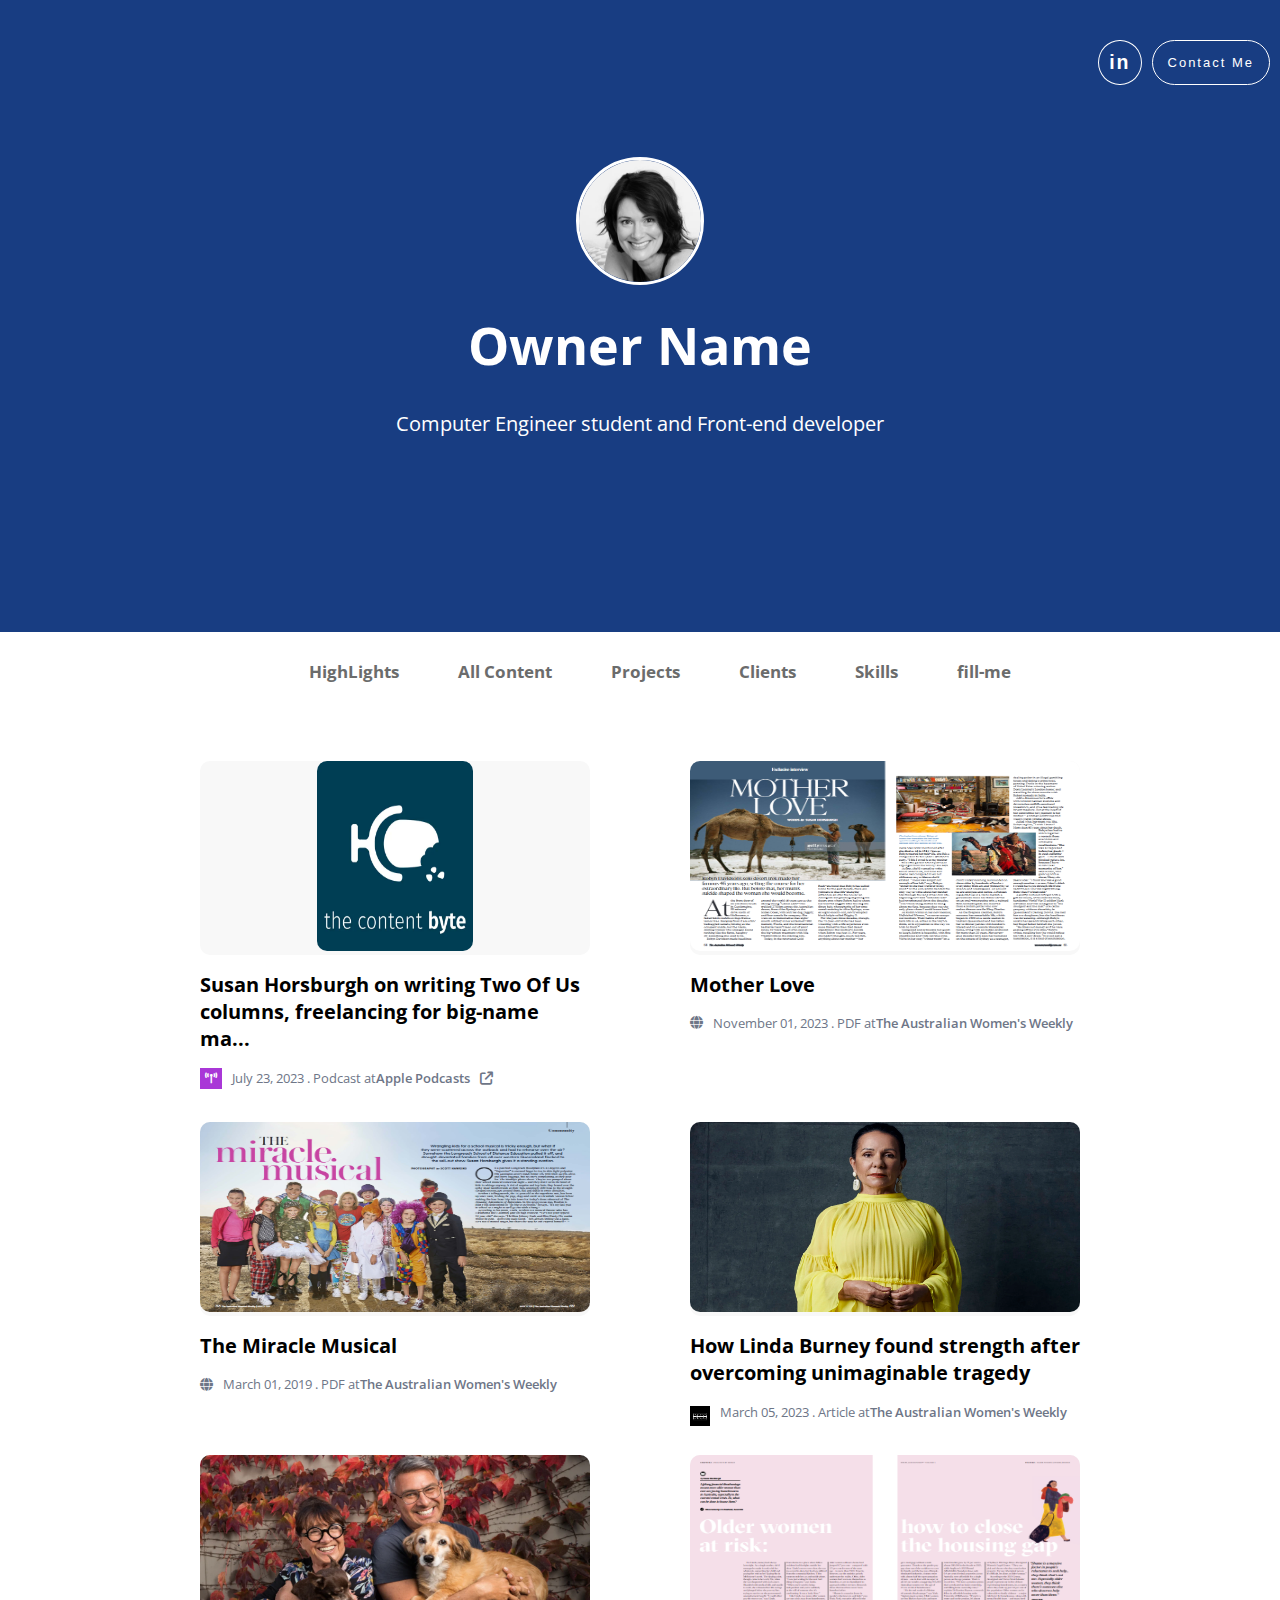
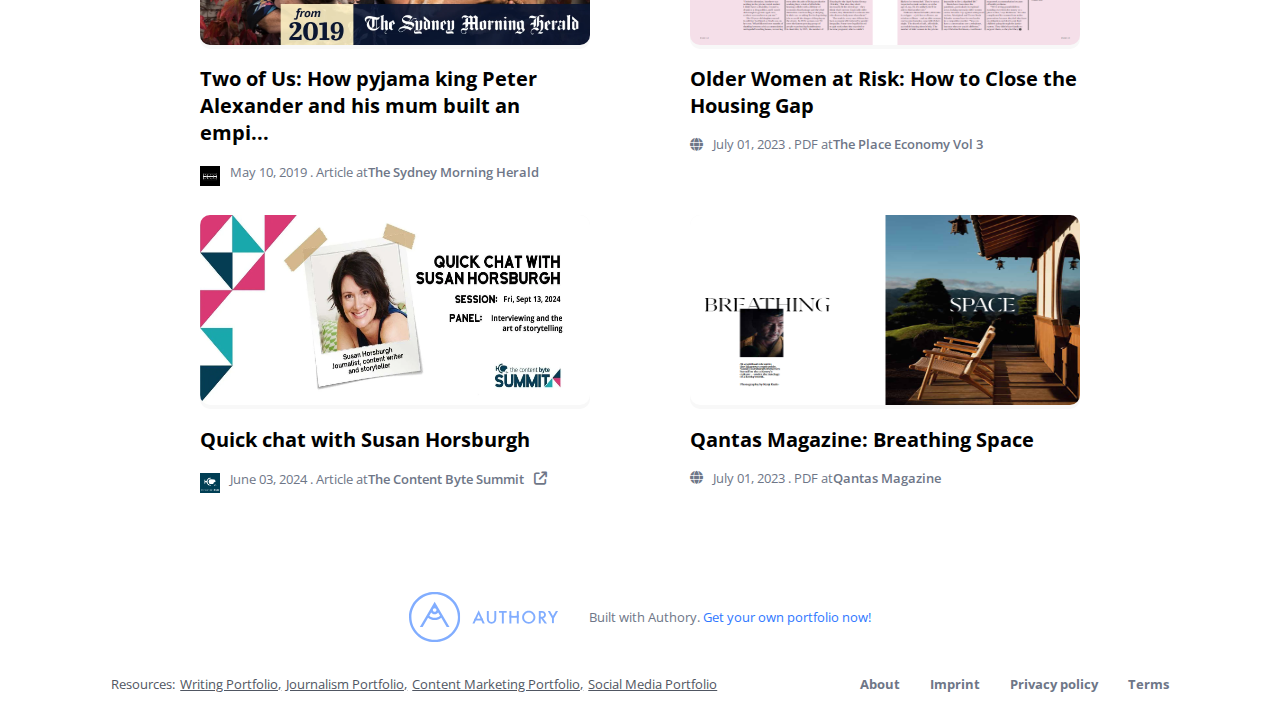
==== commit 750c5db4: "Pop up window // close button function" ====
--- a/index.html
+++ b/index.html
@@ -1,7 +1,6 @@
 <!DOCTYPE html>
 <html lang="en">
-
-<head>
+  <head>
     <meta charset="UTF-8" />
     <meta name="viewport" content="width=device-width, initial-scale=1.0" />
     <link rel="icon" href="images/logo.svg" />
@@ -13,292 +12,473 @@
     <link rel="preconnect" href="https://fonts.googleapis.com" />
     <link rel="preconnect" href="https://fonts.gstatic.com" crossorigin />
     <link
-        href="https://fonts.googleapis.com/css2?family=Cairo:wght@200..1000&family=Open+Sans:ital,wght@0,300..800;1,300..800&family=Roboto:ital,wght@0,100;0,300;0,400;0,500;0,700;0,900;1,100;1,300;1,400;1,500;1,700;1,900&display=swap"
-        rel="stylesheet" />
+      href="https://fonts.googleapis.com/css2?family=Cairo:wght@200..1000&family=Open+Sans:ital,wght@0,300..800;1,300..800&family=Roboto:ital,wght@0,100;0,300;0,400;0,500;0,700;0,900;1,100;1,300;1,400;1,500;1,700;1,900&display=swap"
+      rel="stylesheet"
+    />
     <!-- ### -->
     <title>Susan Horsburgh</title>
-</head>
+  </head>
 
-<body>
+  <body>
     <header>
-        <div class="btns">
-            <button class="linked-in">in</button>
-            <button class="contact">Contact Me</button>
-        </div>
-        <div class="info">
-            <div class="profile-img">
-                <img src="./images/avatar.jpg" alt="profile image" />
-            </div>
-            <h1>Owner Name</h1>
-            <p>Computer Engineer student and Front-end developer</p>
-        </div>
+      <div class="btns">
+        <button type="button" class="linked-in">in</button>
+        <button type="button" class="contact">Contact Me</button>
+      </div>
+      <div class="info">
+        <div class="profile-img">
+          <img src="./images/avatar.jpg" alt="profile image" />
+        </div>
+        <h1>Owner Name</h1>
+        <p>Computer Engineer student and Front-end developer</p>
+      </div>
     </header>
     <div class="container">
-        <section class="nav-bar">
-            <nav>
-                <ul>
-                    <li>HighLights</li>
-                    <li>All Content</li>
-                    <li>Projects</li>
-                    <li>Clients</li>
-                    <li>Skills</li>
-                    <li>fill-me</li>
-                    <!-- additional slot -->
-                </ul>
-            </nav>
-        </section>
+      <nav class="nav-bar">
+        <ul class="header-links">
+          <li name="Highlights"><a href="#">HighLights</a></li>
+          <li name="all-content"><a href="#">All Content</a></li>
+          <li><a href="#">Projects</a></li>
+          <li><a href="#">Clients</a></li>
+          <li><a href="#">Skills</a></li>
+          <li><a href="#">fill-me</a></li>
+          <!-- additional slot -->
+        </ul>
+      </nav>
+    </div>
+    <div class="pop-up hidden">
+      <button class="close-pop-up">&times;</button>
+      <h1>I'm a modal window 😍</h1>
+      <p>
+        Lorem ipsum dolor sit amet, consectetur adipisicing elit, sed do eiusmod
+        tempor incididunt ut labore et dolore magna aliqua. Ut enim ad minim
+        veniam, quis nostrud exercitation ullamco laboris nisi ut aliquip ex ea
+        commodo consequat. Duis aute irure dolor in reprehenderit in voluptate
+        velit esse cillum dolore eu fugiat nulla pariatur. Excepteur sint
+        occaecat cupidatat non proident, sunt in culpa qui officia deserunt
+        mollit anim id est laborum.
+      </p>
     </div>
     <!-- start HighLights section  -->
     <div class="Highlights active">
-        <div class="section-flex">
-            <div class="card">
-                <div class="card-img">
-                    <img src="images/Highlights-1.webp" alt="">
-                </div>
-                <h2>Susan Horsburgh on writing Two Of Us columns, freelancing for big-name ma...</h2>
-                <p class="hidden-p">Freelance writer Susan Horsburgh has an enviable CV and portfolio, writing for some
-                    of the country's most prestigious titles, including The Australian Women's Weekly, Good Weekend (in
-                    the Sydney Morning Herald and The Age) and Qantas magazines. She…</p>
-                <p><i class="fa-solid fa-tower-broadcast left"></i> July 23, 2023 . Podcast at <span>Apple
-                        Podcasts</span><i class="fa-solid fa-arrow-up-right-from-square right"></i> </p>
-            </div>
-            <div class="card">
-                <div class="card-img">
-                    <img src="images/Highlights-2.png" alt="">
-                </div>
-                <h2>Mother Love</h2>
-                <p class="hidden-p">Robyn Davidson’s solo desert trek made her famous 46 years ago, setting the course
-                    for her extraordinary life. But before that, her mum’s suicide shaped the woman she would become.
-                    Words by Susan Horsburgh.</p>
-                <p><i class="fa-solid fa-globe left"></i> November 01, 2023 . PDF at <span>The Australian Women's
-                        Weekly</span></p>
-            </div>
-        </div>
-        <div class="section-flex">
-            <div class="card">
-                <div class="card-img">
-                    <img src="images/Highlights-3.png" alt="">
-                </div>
-                <h2>The Miracle Musical
-                </h2>
-                <p class="hidden-p">Wrangling kids for a school musical is tricky enough, but what if they were
-                    scattered across the outback and had to rehearse over the air? Somehow the Longreach School of
-                    Distance Education pulled it off. Susan Horsburgh reports.</p>
-                <p><i class="fa-solid fa-globe left"></i> March 01, 2019 . PDF at <span>The Australian Women's
-                        Weekly</span></p>
-            </div>
-            <div class="card">
-                <div class="card-img">
-                    <img src="images/Highlights-4.webp" alt="">
-                </div>
-                <h2>How Linda Burney found strength after overcoming unimaginable tragedy</h2>
-                <p class="hidden-p">Having lost both her husband and son, the Minister for Indigenous Australians has
-                    dealt with grief through the fortifying power of her female friendships. By Susan Horsburgh Linda
-                    Burney’s historic first speech to federal parliament in 2016 was a…</p>
-                <p><img src="images/logo3.jpg" style="translate: 0 20%;" class="left icon" width="20px" height="20px"
-                        alt=""> March 05, 2023 . Article at <span>The Australian Women's
-                        Weekly</span></p>
-            </div>
-        </div>
-        <div class="section-flex">
-            <div class="card">
-                <div class="card-img">
-                    <img src="images/Highlights-5.webp" alt="">
-                </div>
-                <h2>Two of Us: How pyjama king Peter Alexander and his mum built an empi...</h2>
-                <p class="hidden-p">By Susan Horsburgh
-                    May 11, 2019 — 12.08am
-                    Save
-                    Log in, register or subscribe to save articles for later.
-                    Share
-                    Normal text sizeLarger text sizeVery large text size
-                    This article features among the best Two of Us columns of 2019
-                    Pyjama king Peter…</p>
-                <p><img src="images/logo3.jpg" style="translate: 0 20%;" class="left icon" width="20px" height="20px"
-                        alt=""> May 10, 2019 . Article at <span>The Sydney Morning
-                        Herald</span></p>
-            </div>
-            <div class="card">
-                <div class="card-img">
-                    <img src="images/Highlights-6.png" alt="">
-                </div>
-                <h2>Older Women at Risk: How to Close the Housing Gap</h2>
-                <p class="hidden-p">Lifelong financial disadvantage means more older women than ever are facing
-                    homelessness in Australia, especially in the current rental crisis. So, what can be done to house
-                    them?</p>
-                <p><i class="fa-solid fa-globe left"></i> July 01, 2023 . PDF at <span>The Place Economy Vol 3</span>
-                </p>
-            </div>
-        </div>
-        <div class="section-flex">
-            <div class="card">
-                <div class="card-img">
-                    <img src="images/Highlights-7.webp" alt="">
-                </div>
-                <h2>Quick chat with Susan Horsburgh</h2>
-                <p class="hidden-p">0 Comments You’ve been a journalist for many years. What do you love about what you
-                    do? I just love chatting with people and writing about it. It’s my dream job, possibly because I’m
-                    quite nosy – as anyone sitting next to me on a plane would know.…</p>
-                <p><img src="images/Highlights-1.webp" style="translate: 0 20%;" class="left icon" width="20px"
-                        height="20px" alt=""> June 03,
-                    2024 . Article at <span>The Content Byte Summit</span><i
-                        class="fa-solid fa-arrow-up-right-from-square right"></i></p>
-            </div>
-            <div class="card">
-                <div class="card-img">
-                    <img src="images/Highlights-8.png" alt="">
-                </div>
-                <h2>Qantas Magazine: Breathing Space</h2>
-                <p class="hidden-p">At a spiritual retreat in the Japanese countryside, Susan Horsburgh immerses herself
-                    in the country's culture - under the tutelage of a kooky monk. </p>
-                <p><i class="fa-solid fa-globe left"></i> July 01, 2023 . PDF at <span>Qantas Magazine</span></p>
-            </div>
-        </div>
+      <div class="section-flex">
+        <div class="card">
+          <div class="card-img">
+            <img src="images/Highlights-1.webp" alt="" />
+          </div>
+          <h2>
+            Susan Horsburgh on writing Two Of Us columns, freelancing for
+            big-name ma...
+          </h2>
+          <p class="hidden-p">
+            Freelance writer Susan Horsburgh has an enviable CV and portfolio,
+            writing for some of the country's most prestigious titles, including
+            The Australian Women's Weekly, Good Weekend (in the Sydney Morning
+            Herald and The Age) and Qantas magazines. She…
+          </p>
+          <p>
+            <i class="fa-solid fa-tower-broadcast left"></i> July 23, 2023 .
+            Podcast at <span>Apple Podcasts</span
+            ><i class="fa-solid fa-arrow-up-right-from-square right"></i>
+          </p>
+        </div>
+        <div class="card">
+          <div class="card-img">
+            <img src="images/Highlights-2.png" alt="" />
+          </div>
+          <h2>Mother Love</h2>
+          <p class="hidden-p">
+            Robyn Davidson’s solo desert trek made her famous 46 years ago,
+            setting the course for her extraordinary life. But before that, her
+            mum’s suicide shaped the woman she would become. Words by Susan
+            Horsburgh.
+          </p>
+          <p>
+            <i class="fa-solid fa-globe left"></i> November 01, 2023 . PDF at
+            <span>The Australian Women's Weekly</span>
+          </p>
+        </div>
+      </div>
+      <div class="section-flex">
+        <div class="card">
+          <div class="card-img">
+            <img src="images/Highlights-3.png" alt="" />
+          </div>
+          <h2>The Miracle Musical</h2>
+          <p class="hidden-p">
+            Wrangling kids for a school musical is tricky enough, but what if
+            they were scattered across the outback and had to rehearse over the
+            air? Somehow the Longreach School of Distance Education pulled it
+            off. Susan Horsburgh reports.
+          </p>
+          <p>
+            <i class="fa-solid fa-globe left"></i> March 01, 2019 . PDF at
+            <span>The Australian Women's Weekly</span>
+          </p>
+        </div>
+        <div class="card">
+          <div class="card-img">
+            <img src="images/Highlights-4.webp" alt="" />
+          </div>
+          <h2>
+            How Linda Burney found strength after overcoming unimaginable
+            tragedy
+          </h2>
+          <p class="hidden-p">
+            Having lost both her husband and son, the Minister for Indigenous
+            Australians has dealt with grief through the fortifying power of her
+            female friendships. By Susan Horsburgh Linda Burney’s historic first
+            speech to federal parliament in 2016 was a…
+          </p>
+          <p>
+            <img
+              src="images/logo3.jpg"
+              style="translate: 0 20%"
+              class="left icon"
+              width="20px"
+              height="20px"
+              alt=""
+            />
+            March 05, 2023 . Article at
+            <span>The Australian Women's Weekly</span>
+          </p>
+        </div>
+      </div>
+      <div class="section-flex">
+        <div class="card">
+          <div class="card-img">
+            <img src="images/Highlights-5.webp" alt="" />
+          </div>
+          <h2>
+            Two of Us: How pyjama king Peter Alexander and his mum built an
+            empi...
+          </h2>
+          <p class="hidden-p">
+            By Susan Horsburgh May 11, 2019 — 12.08am Save Log in, register or
+            subscribe to save articles for later. Share Normal text sizeLarger
+            text sizeVery large text size This article features among the best
+            Two of Us columns of 2019 Pyjama king Peter…
+          </p>
+          <p>
+            <img
+              src="images/logo3.jpg"
+              style="translate: 0 20%"
+              class="left icon"
+              width="20px"
+              height="20px"
+              alt=""
+            />
+            May 10, 2019 . Article at <span>The Sydney Morning Herald</span>
+          </p>
+        </div>
+        <div class="card">
+          <div class="card-img">
+            <img src="images/Highlights-6.png" alt="" />
+          </div>
+          <h2>Older Women at Risk: How to Close the Housing Gap</h2>
+          <p class="hidden-p">
+            Lifelong financial disadvantage means more older women than ever are
+            facing homelessness in Australia, especially in the current rental
+            crisis. So, what can be done to house them?
+          </p>
+          <p>
+            <i class="fa-solid fa-globe left"></i> July 01, 2023 . PDF at
+            <span>The Place Economy Vol 3</span>
+          </p>
+        </div>
+      </div>
+      <div class="section-flex">
+        <div class="card">
+          <div class="card-img">
+            <img src="images/Highlights-7.webp" alt="" />
+          </div>
+          <h2>Quick chat with Susan Horsburgh</h2>
+          <p class="hidden-p">
+            0 Comments You’ve been a journalist for many years. What do you love
+            about what you do? I just love chatting with people and writing
+            about it. It’s my dream job, possibly because I’m quite nosy – as
+            anyone sitting next to me on a plane would know.…
+          </p>
+          <p>
+            <img
+              src="images/Highlights-1.webp"
+              style="translate: 0 20%"
+              class="left icon"
+              width="20px"
+              height="20px"
+              alt=""
+            />
+            June 03, 2024 . Article at <span>The Content Byte Summit</span
+            ><i class="fa-solid fa-arrow-up-right-from-square right"></i>
+          </p>
+        </div>
+        <div class="card">
+          <div class="card-img">
+            <img src="images/Highlights-8.png" alt="" />
+          </div>
+          <h2>Qantas Magazine: Breathing Space</h2>
+          <p class="hidden-p">
+            At a spiritual retreat in the Japanese countryside, Susan Horsburgh
+            immerses herself in the country's culture - under the tutelage of a
+            kooky monk.
+          </p>
+          <p>
+            <i class="fa-solid fa-globe left"></i> July 01, 2023 . PDF at
+            <span>Qantas Magazine</span>
+          </p>
+        </div>
+      </div>
     </div>
     <!-- end HighLights section  -->
     <!-- start All content section  -->
     <div class="all-content">
-        <div class="section-flex">
-            <div class="card">
-                <div class="card-img">
-                    <img src="images/Allcontent-1.webp" alt="">
-                </div>
-                <h2>5 Questions with Kellie Riordan</h2>
-                <p class="hidden-p">Kellie Riordan is the founder and director of Deadset Studios, a podcast production
-                    house with clients that include the BBC, SBS, ABC, ARN, Pinna, iHeartRadio and Global UK. Kellie was
-                    founding managing editor of ABC’s podcast unit Audio Studios, and has launched more than 50 new
-                    programs, many of them critically acclaimed, such as Walkley award winner Unravel True Crime,
-                    Ladies, We Need to Talk, and leadership podcast Curveball, which she hosts.</p>
-                <p><img src="images/logo3.jpg" style="translate: 0 20%;" class="left icon" width="20px" height="20px"
-                        alt=""> June 18, 2024 . Article at <span>Women in Media newsletter</span><i
-                        class="fa-solid fa-arrow-up-right-from-square right"></i> </p>
-            </div>
-            <div class="card">
-                <div class="card-img">
-                    <img src="images/Allcontent-2.webp" alt="">
-                </div>
-                <h2>Quick chat with Susan Horsburgh</h2>
-                <p class="hidden-p">0 Comments You’ve been a journalist for many years. What do you love about what you
-                    do? I just love chatting with people and writing about it. It’s my dream job, possibly because I’m
-                    quite nosy – as anyone sitting next to me on a plane would know.…</p>
-                <p><img src="images/Highlights-1.webp" style="translate: 0 20%;" class="left icon" width="20px"
-                        height="20px" alt=""> June 03, 2024 . Article at <span>The Content Byte Summit</span><i
-                        class="fa-solid fa-arrow-up-right-from-square right"></i></p>
-            </div>
-        </div>
-        <div class="section-flex">
-            <div class="card">
-                <div class="card-img">
-                    <img src="images/Allcontent-3.webp" alt="">
-                </div>
-                <h2>5 Questions with Grainne Brunsdon</h2>
-                <p class="hidden-p">Grainne Brunsdon recently stepped into the COO role at Screen Australia after two
-                    years as Director of Content, leading production investment and development, distribution support
-                    and business initiatives. She has worked in the creative industries for more than 25 years,
-                    including senior roles at Screen NSW and Arts NSW, and leadership positions in international
-                    cultural relations with the British Council and arts organisations in Sydney.</p>
-                <p><img src="images/logo3.jpg" style="translate: 0 20%;" class="left icon" width="20px" height="20px"
-                        alt=""> May 21, 2024 . Article at <span>Women in Media newsletter</span><i
-                        class="fa-solid fa-arrow-up-right-from-square right"></i></p>
-            </div>
-            <div class="card">
-                <div class="card-img">
-                    <img src="images/Allcontent-4.webp" alt="">
-                </div>
-                <h2>‘She had dreadlocks and a ghostly white face’: Meeting a childhood bestie again</h2>
-                <p class="hidden-p">By Susan Horsburgh April 18, 2024 — 5.00am , register or subscribe to save articles
-                    for later. Save articles for later Add articles to your saved list and come back to them any time.
-                    In the 1970s, Myfanwy Jones, 52, and Hilde Hinton, 55, used to play…</p>
-                <p><img src="images/logo3.jpg" style="translate: 0 20%;" class="left icon" width="20px" height="20px"
-                        alt=""> April 17, 2024 . Article at <span>The Age</span></p>
-            </div>
-        </div>
-        <div class="section-flex">
-            <div class="card">
-                <div class="card-img">
-                    <img src="images/Allcontent-5.webp" alt="">
-                </div>
-                <h2>5 Questions with Kate McClymont AM</h2>
-                <p class="hidden-p">Award winning investigative journalist Kate McClymont AM will be giving the
-                    inaugural Women in Media Oration Honouring Caroline Jones AO on 8 August, a gala dinner taking place
-                    the evening before the 2024 WiM Conference. A ten-time Walkley winner,…</p>
-                <p><img src="images/logo3.jpg" style="translate: 0 20%;" class="left icon" width="20px" height="20px"
-                        alt=""> April 17, 2024 . Article at <span> Women in Media newsletter</span><i
-                        class="fa-solid fa-arrow-up-right-from-square right"></i></p>
-            </div>
-            <div class="card">
-                <div class="card-img">
-                    <img src="images/Allcontent-6.webp" alt="">
-                </div>
-                <h2>Steering Your Course</h2>
-                <p class="hidden-p">Words by Susan Horsburgh Building a career isn’t a solo pursuit – most of us need
-                    mentors and support networks particularly, to help us find our voice. The formidable forces behind
-                    Future Women and Missing Perspectives used their advocacy to launch…</p>
-                <p><img src="images/logo3.jpg" style="translate: 0 20%;" class="left icon" width="20px" height="20px"
-                        alt=""> April 16, 2024 . Article at <span>Women in Media newsletter</span><i
-                        class="fa-solid fa-arrow-up-right-from-square right"></i></p>
-            </div>
-        </div>
-        <div class="section-flex">
-            <div class="card">
-                <div class="card-img">
-                    <img src="images/Allcontent-7.png" alt="">
-                </div>
-                <h2>Spotlight on Niigata</h2>
-                <p class="hidden-p">This under-the-radar prefecture just two hours from Tokyo by bullet train won't stay
-                    secret for long.</p>
-                <p><i class="fa-solid fa-globe left"></i> August 01, 2023 . PDF at <span>Qantas Magazine</span></p>
-            </div>
-            <div class="card">
-                <div class="card-img">
-                    <img src="images/Allcontent-8.png" alt="">
-                </div>
-                <h2>Older Women at Risk: How to Close the Housing Gap</h2>
-                <p class="hidden-p">Lifelong financial disadvantage means more older women than ever are facing
-                    homelessness in Australia, especially in the current rental crisis. So, what can be done to house
-                    them?</p>
-                <p><i class="fa-solid fa-globe left"></i> July 01, 2023 . PDF at <span>The Place Economy Vol 3</span>
-                </p>
-            </div>
-        </div>
+      <div class="section-flex">
+        <div class="card">
+          <div class="card-img">
+            <img src="images/Allcontent-1.webp" alt="" />
+          </div>
+          <h2>5 Questions with Kellie Riordan</h2>
+          <p class="hidden-p">
+            Kellie Riordan is the founder and director of Deadset Studios, a
+            podcast production house with clients that include the BBC, SBS,
+            ABC, ARN, Pinna, iHeartRadio and Global UK. Kellie was founding
+            managing editor of ABC’s podcast unit Audio Studios, and has
+            launched more than 50 new programs, many of them critically
+            acclaimed, such as Walkley award winner Unravel True Crime, Ladies,
+            We Need to Talk, and leadership podcast Curveball, which she hosts.
+          </p>
+          <p>
+            <img
+              src="images/logo3.jpg"
+              style="translate: 0 20%"
+              class="left icon"
+              width="20px"
+              height="20px"
+              alt=""
+            />
+            June 18, 2024 . Article at <span>Women in Media newsletter</span
+            ><i class="fa-solid fa-arrow-up-right-from-square right"></i>
+          </p>
+        </div>
+        <div class="card">
+          <div class="card-img">
+            <img src="images/Allcontent-2.webp" alt="" />
+          </div>
+          <h2>Quick chat with Susan Horsburgh</h2>
+          <p class="hidden-p">
+            0 Comments You’ve been a journalist for many years. What do you love
+            about what you do? I just love chatting with people and writing
+            about it. It’s my dream job, possibly because I’m quite nosy – as
+            anyone sitting next to me on a plane would know.…
+          </p>
+          <p>
+            <img
+              src="images/Highlights-1.webp"
+              style="translate: 0 20%"
+              class="left icon"
+              width="20px"
+              height="20px"
+              alt=""
+            />
+            June 03, 2024 . Article at <span>The Content Byte Summit</span
+            ><i class="fa-solid fa-arrow-up-right-from-square right"></i>
+          </p>
+        </div>
+      </div>
+      <div class="section-flex">
+        <div class="card">
+          <div class="card-img">
+            <img src="images/Allcontent-3.webp" alt="" />
+          </div>
+          <h2>5 Questions with Grainne Brunsdon</h2>
+          <p class="hidden-p">
+            Grainne Brunsdon recently stepped into the COO role at Screen
+            Australia after two years as Director of Content, leading production
+            investment and development, distribution support and business
+            initiatives. She has worked in the creative industries for more than
+            25 years, including senior roles at Screen NSW and Arts NSW, and
+            leadership positions in international cultural relations with the
+            British Council and arts organisations in Sydney.
+          </p>
+          <p>
+            <img
+              src="images/logo3.jpg"
+              style="translate: 0 20%"
+              class="left icon"
+              width="20px"
+              height="20px"
+              alt=""
+            />
+            May 21, 2024 . Article at <span>Women in Media newsletter</span
+            ><i class="fa-solid fa-arrow-up-right-from-square right"></i>
+          </p>
+        </div>
+        <div class="card">
+          <div class="card-img">
+            <img src="images/Allcontent-4.webp" alt="" />
+          </div>
+          <h2>
+            ‘She had dreadlocks and a ghostly white face’: Meeting a childhood
+            bestie again
+          </h2>
+          <p class="hidden-p">
+            By Susan Horsburgh April 18, 2024 — 5.00am , register or subscribe
+            to save articles for later. Save articles for later Add articles to
+            your saved list and come back to them any time. In the 1970s,
+            Myfanwy Jones, 52, and Hilde Hinton, 55, used to play…
+          </p>
+          <p>
+            <img
+              src="images/logo3.jpg"
+              style="translate: 0 20%"
+              class="left icon"
+              width="20px"
+              height="20px"
+              alt=""
+            />
+            April 17, 2024 . Article at <span>The Age</span>
+          </p>
+        </div>
+      </div>
+      <div class="section-flex">
+        <div class="card">
+          <div class="card-img">
+            <img src="images/Allcontent-5.webp" alt="" />
+          </div>
+          <h2>5 Questions with Kate McClymont AM</h2>
+          <p class="hidden-p">
+            Award winning investigative journalist Kate McClymont AM will be
+            giving the inaugural Women in Media Oration Honouring Caroline Jones
+            AO on 8 August, a gala dinner taking place the evening before the
+            2024 WiM Conference. A ten-time Walkley winner,…
+          </p>
+          <p>
+            <img
+              src="images/logo3.jpg"
+              style="translate: 0 20%"
+              class="left icon"
+              width="20px"
+              height="20px"
+              alt=""
+            />
+            April 17, 2024 . Article at <span> Women in Media newsletter</span
+            ><i class="fa-solid fa-arrow-up-right-from-square right"></i>
+          </p>
+        </div>
+        <div class="card">
+          <div class="card-img">
+            <img src="images/Allcontent-6.webp" alt="" />
+          </div>
+          <h2>Steering Your Course</h2>
+          <p class="hidden-p">
+            Words by Susan Horsburgh Building a career isn’t a solo pursuit –
+            most of us need mentors and support networks particularly, to help
+            us find our voice. The formidable forces behind Future Women and
+            Missing Perspectives used their advocacy to launch…
+          </p>
+          <p>
+            <img
+              src="images/logo3.jpg"
+              style="translate: 0 20%"
+              class="left icon"
+              width="20px"
+              height="20px"
+              alt=""
+            />
+            April 16, 2024 . Article at <span>Women in Media newsletter</span
+            ><i class="fa-solid fa-arrow-up-right-from-square right"></i>
+          </p>
+        </div>
+      </div>
+      <div class="section-flex">
+        <div class="card">
+          <div class="card-img">
+            <img src="images/Allcontent-7.png" alt="" />
+          </div>
+          <h2>Spotlight on Niigata</h2>
+          <p class="hidden-p">
+            This under-the-radar prefecture just two hours from Tokyo by bullet
+            train won't stay secret for long.
+          </p>
+          <p>
+            <i class="fa-solid fa-globe left"></i> August 01, 2023 . PDF at
+            <span>Qantas Magazine</span>
+          </p>
+        </div>
+        <div class="card">
+          <div class="card-img">
+            <img src="images/Allcontent-8.png" alt="" />
+          </div>
+          <h2>Older Women at Risk: How to Close the Housing Gap</h2>
+          <p class="hidden-p">
+            Lifelong financial disadvantage means more older women than ever are
+            facing homelessness in Australia, especially in the current rental
+            crisis. So, what can be done to house them?
+          </p>
+          <p>
+            <i class="fa-solid fa-globe left"></i> July 01, 2023 . PDF at
+            <span>The Place Economy Vol 3</span>
+          </p>
+        </div>
+      </div>
     </div>
     <!-- end All content section  -->
     <!-- start footer  -->
     <footer>
-        <div class="foot1">
-            <img src="images/logo.svg" alt="" width="150px" height="90px">
-            <p>Built with Authory. <a href="https://authory.com/" target="_blank">Get your own portfolio now!</a></p>
-        </div>
-        <div class="foot2">
-            <div class="resources">
-                <ul>
-                    <li>Resources: </li>
-                    <li><a href="https://authory.com/blog/writing-portfolio" target="_blank">Writing Portfolio, </a>
-                    </li>
-                    <li><a href="https://authory.com/blog/journalism-portfolio" target="_blank">Journalism Portfolio,
-                        </a></li>
-                    <li><a href="https://authory.com/blog/content-marketing-portfolio" target="_blank">Content Marketing
-                            Portfolio, </a></li>
-                    <li><a href="https://authory.com/blog/social-media-portfolio" target="_blank">Social Media
-                            Portfolio</a></li>
-                </ul>
-            </div>
-            <div class="links">
-                <ul>
-                    <li><a href="https://authory.com/about">About</a></li>
-                    <li><a href="https://authory.com/imprint">Imprint</a></li>
-                    <li><a href="https://authory.com/privacy">Privacy policy</a></li>
-                    <li><a href="https://authory.com/tos">Terms</a></li>
-                </ul>
-            </div>
-        </div>
+      <div class="foot1">
+        <img src="images/logo.svg" alt="" width="150px" height="90px" />
+        <p>
+          Built with Authory.
+          <a href="https://authory.com/" target="_blank"
+            >Get your own portfolio now!</a
+          >
+        </p>
+      </div>
+      <div class="foot2">
+        <div class="resources">
+          <ul>
+            <li>Resources:</li>
+            <li>
+              <a
+                href="https://authory.com/blog/writing-portfolio"
+                target="_blank"
+                >Writing Portfolio,
+              </a>
+            </li>
+            <li>
+              <a
+                href="https://authory.com/blog/journalism-portfolio"
+                target="_blank"
+                >Journalism Portfolio,
+              </a>
+            </li>
+            <li>
+              <a
+                href="https://authory.com/blog/content-marketing-portfolio"
+                target="_blank"
+                >Content Marketing Portfolio,
+              </a>
+            </li>
+            <li>
+              <a
+                href="https://authory.com/blog/social-media-portfolio"
+                target="_blank"
+                >Social Media Portfolio</a
+              >
+            </li>
+          </ul>
+        </div>
+        <div class="links">
+          <ul>
+            <li><a href="https://authory.com/about">About</a></li>
+            <li><a href="https://authory.com/imprint">Imprint</a></li>
+            <li><a href="https://authory.com/privacy">Privacy policy</a></li>
+            <li><a href="https://authory.com/tos">Terms</a></li>
+          </ul>
+        </div>
+      </div>
     </footer>
     <!-- end footer  -->
-    <script src="Js/main.js">
-    </script>
-</body>
-
-<script src="Js/main.js"></script>
-</body>
-
-</html>+    <script src="Js/main.js"></script>
+  </body>
+</html>
--- a/CSS/sections.css
+++ b/CSS/sections.css
@@ -38,7 +38,7 @@
     align-items: center;
 }
 
-span {
+.card span {
     font-weight: 600;
 }
 
--- a/CSS/header.css
+++ b/CSS/header.css
@@ -1,70 +1,75 @@
 /* tasneem's task */
 /* just for testing you can remove it when you start working */
 header {
-    /*  height: 82vh; */
-    background-color: #183d82;
+  /*  height: 82vh; */
+  background-color: #183d82;
+  position: relative;
 }
 
 .btns {
-    display: flex;
-    flex-flow: row wrap;
-    justify-content: flex-end;
+  display: flex;
+  flex-flow: row wrap;
+  justify-content: flex-end;
 }
 
-header>.btns>button {
-    background-color: #183d82;
-    color: white;
-    border: 1px solid white;
-    font-size: 1em;
-    margin: 40px 10px 0px 0px;
-    letter-spacing: 2px;
-    font-style: 300px;
+header > .btns > button {
+  background-color: #183d82;
+  color: white;
+  border: 1px solid white;
+  font-size: 1em;
+  margin: 40px 10px 0px 0px;
+  letter-spacing: 2px;
+  font-style: 300px;
 }
 
 .linked-in {
-    border-radius: 50%;
-    font-weight: 600;
-    font-size: 1.5em !important;
-    padding: 10px;
+  border-radius: 50%;
+  font-weight: 600;
+  font-size: 1.5em !important;
+  padding: 10px;
 }
 
 .contact {
-    border-radius: 60px 60px;
-    padding: 10px 15px;
+  border-radius: 60px 60px;
+  padding: 10px 15px;
 }
 
-header>.info {
-    display: grid;
-    place-items: center;
-    align-items: center;
-    color: white;
-    margin-top: 8vh;
+header > .info {
+  display: grid;
+  place-items: center;
+  align-items: center;
+  color: white;
+  margin-top: 8vh;
 }
 
-.profile-img>img {
-    width: 10dvw;
-    border-radius: 50%;
-    border: 3px solid white;
+.profile-img > img {
+  width: 10dvw;
+  border-radius: 50%;
+  border: 3px solid white;
 }
 
-header>.linked-in {
-    width: min-content;
-    align-self: flex-end;
+header > .linked-in {
+  width: min-content;
+  align-self: flex-end;
 }
 
 header h1 {
-    font-size: 4em;
-    margin: 20px 0px 10px 0px;
+  font-size: 4em;
+  margin: 20px 0px 10px 0px;
+}
+header h1,
+p:hover {
+  cursor: pointer;
 }
 
 header p {
-    font-size: 1.5em;
-    margin-bottom: 10em;
+  font-size: 1.5em;
+  margin-bottom: 10em;
 }
 
 .container {
-    display: grid;
-    place-items: center;
+  display: grid;
+  place-items: center;
 }
 
 /*
@@ -73,18 +78,67 @@
   place-items: center;
   width: 75vw;
 } */
-.container ul {
-    display: flex;
-    /* gap: 1.2rem; */
-    list-style: none;
-    color: #6b6c6c;
-    /* font-size: 1.5em; */
-    letter-spacing: 1px;
+.container .nav-bar ul {
+  display: flex;
+  gap: 1.2rem;
+  list-style: none;
+  position: relative;
+}
+.container .nav-bar ul a {
+  white-space: nowrap;
+  padding: 15px 20px;
+  display: flex;
+  align-items: center;
+  font-size: 1.3em;
+  font-weight: 700;
+  color: #6b6c6c;
+  text-decoration: none;
+  transition: color 0.3s ease;
+}
+.container .nav-bar li:hover a {
+  color: cornflowerblue;
 }
 
-nav {
-    background-color: white;
-    padding: 20px;
+.container .nav-bar li:before {
+  content: "";
+  position: absolute;
+  width: 0px;
+  height: 3px;
+  bottom: 5px;
+  left: 50%;
+  transform: translateX(-50%);
+  background-color: cornflowerblue;
+  visibility: hidden;
+  transition: all 0.3s ease-in-out 0s;
 }
 
-@media screen and (max-width: 878px) {}+.container .nav-bar li:hover::before {
+  visibility: visible;
+  width: 15%;
+}
+
+.container nav {
+  background-color: white;
+  display: flex;
+  justify-content: space-between;
+  align-items: center;
+}
+
+.hidden {
+  display: none;
+}
+.pop-up {
+  position: absolute;
+  top: 15%;
+  left: 50%;
+  transform: translate(-50%, -50%);
+  width: 50vw;
+  background-color: white;
+  padding: 3rem;
+  border-radius: 10px;
+  box-shadow: 0 3rem 5rem rgba(0, 0, 0, 0.3);
+  z-index: 10;
+}
+
+@media screen and (max-width: 878px) {
+}
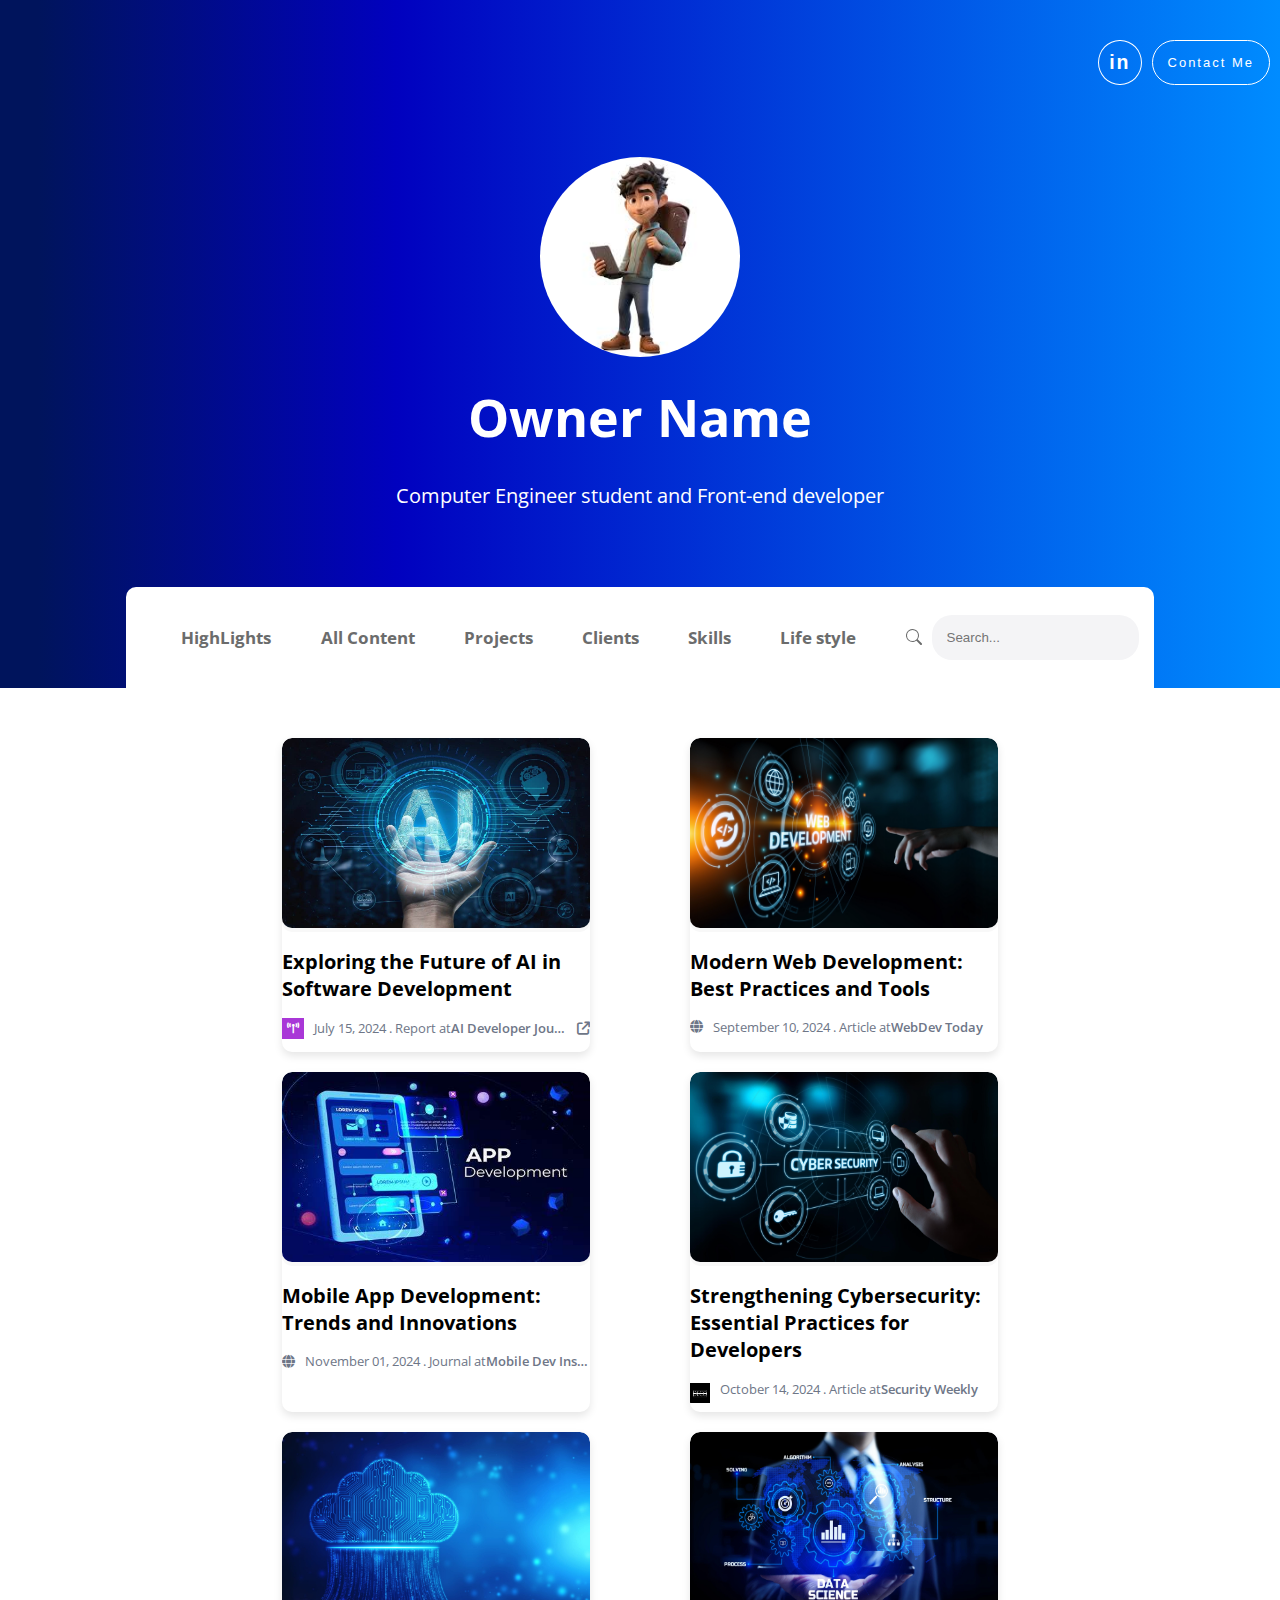
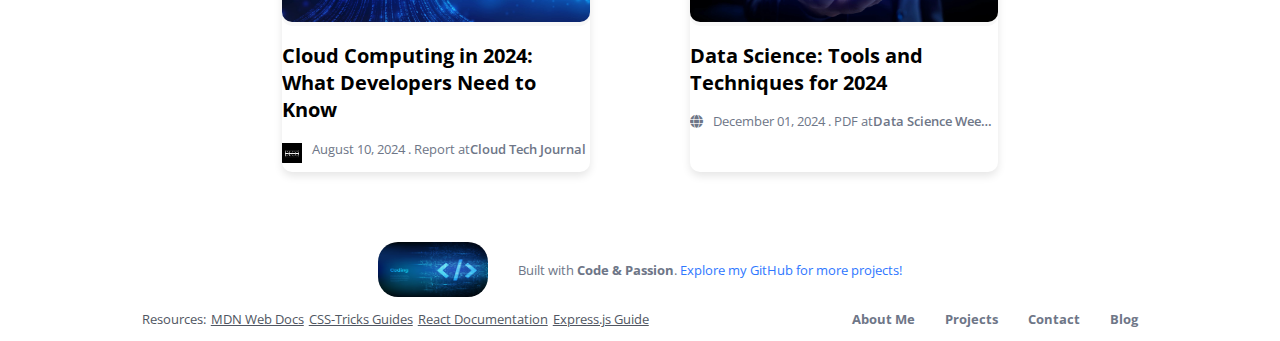
==== commit 6af68382: "update html" ====
--- a/index.html
+++ b/index.html
@@ -1,484 +1,993 @@
-<!DOCTYPE html>
-<html lang="en">
-  <head>
-    <meta charset="UTF-8" />
-    <meta name="viewport" content="width=device-width, initial-scale=1.0" />
-    <link rel="icon" href="images/logo.svg" />
-    <link rel="stylesheet" href="CSS/all.min.css" />
-    <link rel="stylesheet" href="CSS/sections.css" />
-    <link rel="stylesheet" href="CSS/header.css" />
-    <link rel="stylesheet" href="CSS/style.css" />
-    <!-- font  -->
-    <link rel="preconnect" href="https://fonts.googleapis.com" />
-    <link rel="preconnect" href="https://fonts.gstatic.com" crossorigin />
-    <link
-      href="https://fonts.googleapis.com/css2?family=Cairo:wght@200..1000&family=Open+Sans:ital,wght@0,300..800;1,300..800&family=Roboto:ital,wght@0,100;0,300;0,400;0,500;0,700;0,900;1,100;1,300;1,400;1,500;1,700;1,900&display=swap"
-      rel="stylesheet"
-    />
-    <!-- ### -->
-    <title>Susan Horsburgh</title>
-  </head>
-
-  <body>
-    <header>
-      <div class="btns">
-        <button type="button" class="linked-in">in</button>
-        <button type="button" class="contact">Contact Me</button>
-      </div>
-      <div class="info">
-        <div class="profile-img">
-          <img src="./images/avatar.jpg" alt="profile image" />
-        </div>
-        <h1>Owner Name</h1>
-        <p>Computer Engineer student and Front-end developer</p>
-      </div>
-    </header>
-    <div class="container">
-      <nav class="nav-bar">
-        <ul class="header-links">
-          <li name="Highlights"><a href="#">HighLights</a></li>
-          <li name="all-content"><a href="#">All Content</a></li>
-          <li><a href="#">Projects</a></li>
-          <li><a href="#">Clients</a></li>
-          <li><a href="#">Skills</a></li>
-          <li><a href="#">fill-me</a></li>
-          <!-- additional slot -->
-        </ul>
-      </nav>
-    </div>
-    <div class="pop-up hidden">
-      <button class="close-pop-up">&times;</button>
-      <h1>I'm a modal window 😍</h1>
-      <p>
-        Lorem ipsum dolor sit amet, consectetur adipisicing elit, sed do eiusmod
-        tempor incididunt ut labore et dolore magna aliqua. Ut enim ad minim
-        veniam, quis nostrud exercitation ullamco laboris nisi ut aliquip ex ea
-        commodo consequat. Duis aute irure dolor in reprehenderit in voluptate
-        velit esse cillum dolore eu fugiat nulla pariatur. Excepteur sint
-        occaecat cupidatat non proident, sunt in culpa qui officia deserunt
-        mollit anim id est laborum.
-      </p>
-    </div>
-    <!-- start HighLights section  -->
-    <div class="Highlights active">
-      <div class="section-flex">
-        <div class="card">
-          <div class="card-img">
-            <img src="images/Highlights-1.webp" alt="" />
-          </div>
-          <h2>
-            Susan Horsburgh on writing Two Of Us columns, freelancing for
-            big-name ma...
-          </h2>
-          <p class="hidden-p">
-            Freelance writer Susan Horsburgh has an enviable CV and portfolio,
-            writing for some of the country's most prestigious titles, including
-            The Australian Women's Weekly, Good Weekend (in the Sydney Morning
-            Herald and The Age) and Qantas magazines. She…
-          </p>
-          <p>
-            <i class="fa-solid fa-tower-broadcast left"></i> July 23, 2023 .
-            Podcast at <span>Apple Podcasts</span
-            ><i class="fa-solid fa-arrow-up-right-from-square right"></i>
-          </p>
-        </div>
-        <div class="card">
-          <div class="card-img">
-            <img src="images/Highlights-2.png" alt="" />
-          </div>
-          <h2>Mother Love</h2>
-          <p class="hidden-p">
-            Robyn Davidson’s solo desert trek made her famous 46 years ago,
-            setting the course for her extraordinary life. But before that, her
-            mum’s suicide shaped the woman she would become. Words by Susan
-            Horsburgh.
-          </p>
-          <p>
-            <i class="fa-solid fa-globe left"></i> November 01, 2023 . PDF at
-            <span>The Australian Women's Weekly</span>
-          </p>
-        </div>
-      </div>
-      <div class="section-flex">
-        <div class="card">
-          <div class="card-img">
-            <img src="images/Highlights-3.png" alt="" />
-          </div>
-          <h2>The Miracle Musical</h2>
-          <p class="hidden-p">
-            Wrangling kids for a school musical is tricky enough, but what if
-            they were scattered across the outback and had to rehearse over the
-            air? Somehow the Longreach School of Distance Education pulled it
-            off. Susan Horsburgh reports.
-          </p>
-          <p>
-            <i class="fa-solid fa-globe left"></i> March 01, 2019 . PDF at
-            <span>The Australian Women's Weekly</span>
-          </p>
-        </div>
-        <div class="card">
-          <div class="card-img">
-            <img src="images/Highlights-4.webp" alt="" />
-          </div>
-          <h2>
-            How Linda Burney found strength after overcoming unimaginable
-            tragedy
-          </h2>
-          <p class="hidden-p">
-            Having lost both her husband and son, the Minister for Indigenous
-            Australians has dealt with grief through the fortifying power of her
-            female friendships. By Susan Horsburgh Linda Burney’s historic first
-            speech to federal parliament in 2016 was a…
-          </p>
-          <p>
-            <img
-              src="images/logo3.jpg"
-              style="translate: 0 20%"
-              class="left icon"
-              width="20px"
-              height="20px"
-              alt=""
-            />
-            March 05, 2023 . Article at
-            <span>The Australian Women's Weekly</span>
-          </p>
-        </div>
-      </div>
-      <div class="section-flex">
-        <div class="card">
-          <div class="card-img">
-            <img src="images/Highlights-5.webp" alt="" />
-          </div>
-          <h2>
-            Two of Us: How pyjama king Peter Alexander and his mum built an
-            empi...
-          </h2>
-          <p class="hidden-p">
-            By Susan Horsburgh May 11, 2019 — 12.08am Save Log in, register or
-            subscribe to save articles for later. Share Normal text sizeLarger
-            text sizeVery large text size This article features among the best
-            Two of Us columns of 2019 Pyjama king Peter…
-          </p>
-          <p>
-            <img
-              src="images/logo3.jpg"
-              style="translate: 0 20%"
-              class="left icon"
-              width="20px"
-              height="20px"
-              alt=""
-            />
-            May 10, 2019 . Article at <span>The Sydney Morning Herald</span>
-          </p>
-        </div>
-        <div class="card">
-          <div class="card-img">
-            <img src="images/Highlights-6.png" alt="" />
-          </div>
-          <h2>Older Women at Risk: How to Close the Housing Gap</h2>
-          <p class="hidden-p">
-            Lifelong financial disadvantage means more older women than ever are
-            facing homelessness in Australia, especially in the current rental
-            crisis. So, what can be done to house them?
-          </p>
-          <p>
-            <i class="fa-solid fa-globe left"></i> July 01, 2023 . PDF at
-            <span>The Place Economy Vol 3</span>
-          </p>
-        </div>
-      </div>
-      <div class="section-flex">
-        <div class="card">
-          <div class="card-img">
-            <img src="images/Highlights-7.webp" alt="" />
-          </div>
-          <h2>Quick chat with Susan Horsburgh</h2>
-          <p class="hidden-p">
-            0 Comments You’ve been a journalist for many years. What do you love
-            about what you do? I just love chatting with people and writing
-            about it. It’s my dream job, possibly because I’m quite nosy – as
-            anyone sitting next to me on a plane would know.…
-          </p>
-          <p>
-            <img
-              src="images/Highlights-1.webp"
-              style="translate: 0 20%"
-              class="left icon"
-              width="20px"
-              height="20px"
-              alt=""
-            />
-            June 03, 2024 . Article at <span>The Content Byte Summit</span
-            ><i class="fa-solid fa-arrow-up-right-from-square right"></i>
-          </p>
-        </div>
-        <div class="card">
-          <div class="card-img">
-            <img src="images/Highlights-8.png" alt="" />
-          </div>
-          <h2>Qantas Magazine: Breathing Space</h2>
-          <p class="hidden-p">
-            At a spiritual retreat in the Japanese countryside, Susan Horsburgh
-            immerses herself in the country's culture - under the tutelage of a
-            kooky monk.
-          </p>
-          <p>
-            <i class="fa-solid fa-globe left"></i> July 01, 2023 . PDF at
-            <span>Qantas Magazine</span>
-          </p>
-        </div>
-      </div>
-    </div>
-    <!-- end HighLights section  -->
-    <!-- start All content section  -->
-    <div class="all-content">
-      <div class="section-flex">
-        <div class="card">
-          <div class="card-img">
-            <img src="images/Allcontent-1.webp" alt="" />
-          </div>
-          <h2>5 Questions with Kellie Riordan</h2>
-          <p class="hidden-p">
-            Kellie Riordan is the founder and director of Deadset Studios, a
-            podcast production house with clients that include the BBC, SBS,
-            ABC, ARN, Pinna, iHeartRadio and Global UK. Kellie was founding
-            managing editor of ABC’s podcast unit Audio Studios, and has
-            launched more than 50 new programs, many of them critically
-            acclaimed, such as Walkley award winner Unravel True Crime, Ladies,
-            We Need to Talk, and leadership podcast Curveball, which she hosts.
-          </p>
-          <p>
-            <img
-              src="images/logo3.jpg"
-              style="translate: 0 20%"
-              class="left icon"
-              width="20px"
-              height="20px"
-              alt=""
-            />
-            June 18, 2024 . Article at <span>Women in Media newsletter</span
-            ><i class="fa-solid fa-arrow-up-right-from-square right"></i>
-          </p>
-        </div>
-        <div class="card">
-          <div class="card-img">
-            <img src="images/Allcontent-2.webp" alt="" />
-          </div>
-          <h2>Quick chat with Susan Horsburgh</h2>
-          <p class="hidden-p">
-            0 Comments You’ve been a journalist for many years. What do you love
-            about what you do? I just love chatting with people and writing
-            about it. It’s my dream job, possibly because I’m quite nosy – as
-            anyone sitting next to me on a plane would know.…
-          </p>
-          <p>
-            <img
-              src="images/Highlights-1.webp"
-              style="translate: 0 20%"
-              class="left icon"
-              width="20px"
-              height="20px"
-              alt=""
-            />
-            June 03, 2024 . Article at <span>The Content Byte Summit</span
-            ><i class="fa-solid fa-arrow-up-right-from-square right"></i>
-          </p>
-        </div>
-      </div>
-      <div class="section-flex">
-        <div class="card">
-          <div class="card-img">
-            <img src="images/Allcontent-3.webp" alt="" />
-          </div>
-          <h2>5 Questions with Grainne Brunsdon</h2>
-          <p class="hidden-p">
-            Grainne Brunsdon recently stepped into the COO role at Screen
-            Australia after two years as Director of Content, leading production
-            investment and development, distribution support and business
-            initiatives. She has worked in the creative industries for more than
-            25 years, including senior roles at Screen NSW and Arts NSW, and
-            leadership positions in international cultural relations with the
-            British Council and arts organisations in Sydney.
-          </p>
-          <p>
-            <img
-              src="images/logo3.jpg"
-              style="translate: 0 20%"
-              class="left icon"
-              width="20px"
-              height="20px"
-              alt=""
-            />
-            May 21, 2024 . Article at <span>Women in Media newsletter</span
-            ><i class="fa-solid fa-arrow-up-right-from-square right"></i>
-          </p>
-        </div>
-        <div class="card">
-          <div class="card-img">
-            <img src="images/Allcontent-4.webp" alt="" />
-          </div>
-          <h2>
-            ‘She had dreadlocks and a ghostly white face’: Meeting a childhood
-            bestie again
-          </h2>
-          <p class="hidden-p">
-            By Susan Horsburgh April 18, 2024 — 5.00am , register or subscribe
-            to save articles for later. Save articles for later Add articles to
-            your saved list and come back to them any time. In the 1970s,
-            Myfanwy Jones, 52, and Hilde Hinton, 55, used to play…
-          </p>
-          <p>
-            <img
-              src="images/logo3.jpg"
-              style="translate: 0 20%"
-              class="left icon"
-              width="20px"
-              height="20px"
-              alt=""
-            />
-            April 17, 2024 . Article at <span>The Age</span>
-          </p>
-        </div>
-      </div>
-      <div class="section-flex">
-        <div class="card">
-          <div class="card-img">
-            <img src="images/Allcontent-5.webp" alt="" />
-          </div>
-          <h2>5 Questions with Kate McClymont AM</h2>
-          <p class="hidden-p">
-            Award winning investigative journalist Kate McClymont AM will be
-            giving the inaugural Women in Media Oration Honouring Caroline Jones
-            AO on 8 August, a gala dinner taking place the evening before the
-            2024 WiM Conference. A ten-time Walkley winner,…
-          </p>
-          <p>
-            <img
-              src="images/logo3.jpg"
-              style="translate: 0 20%"
-              class="left icon"
-              width="20px"
-              height="20px"
-              alt=""
-            />
-            April 17, 2024 . Article at <span> Women in Media newsletter</span
-            ><i class="fa-solid fa-arrow-up-right-from-square right"></i>
-          </p>
-        </div>
-        <div class="card">
-          <div class="card-img">
-            <img src="images/Allcontent-6.webp" alt="" />
-          </div>
-          <h2>Steering Your Course</h2>
-          <p class="hidden-p">
-            Words by Susan Horsburgh Building a career isn’t a solo pursuit –
-            most of us need mentors and support networks particularly, to help
-            us find our voice. The formidable forces behind Future Women and
-            Missing Perspectives used their advocacy to launch…
-          </p>
-          <p>
-            <img
-              src="images/logo3.jpg"
-              style="translate: 0 20%"
-              class="left icon"
-              width="20px"
-              height="20px"
-              alt=""
-            />
-            April 16, 2024 . Article at <span>Women in Media newsletter</span
-            ><i class="fa-solid fa-arrow-up-right-from-square right"></i>
-          </p>
-        </div>
-      </div>
-      <div class="section-flex">
-        <div class="card">
-          <div class="card-img">
-            <img src="images/Allcontent-7.png" alt="" />
-          </div>
-          <h2>Spotlight on Niigata</h2>
-          <p class="hidden-p">
-            This under-the-radar prefecture just two hours from Tokyo by bullet
-            train won't stay secret for long.
-          </p>
-          <p>
-            <i class="fa-solid fa-globe left"></i> August 01, 2023 . PDF at
-            <span>Qantas Magazine</span>
-          </p>
-        </div>
-        <div class="card">
-          <div class="card-img">
-            <img src="images/Allcontent-8.png" alt="" />
-          </div>
-          <h2>Older Women at Risk: How to Close the Housing Gap</h2>
-          <p class="hidden-p">
-            Lifelong financial disadvantage means more older women than ever are
-            facing homelessness in Australia, especially in the current rental
-            crisis. So, what can be done to house them?
-          </p>
-          <p>
-            <i class="fa-solid fa-globe left"></i> July 01, 2023 . PDF at
-            <span>The Place Economy Vol 3</span>
-          </p>
-        </div>
-      </div>
-    </div>
-    <!-- end All content section  -->
-    <!-- start footer  -->
-    <footer>
-      <div class="foot1">
-        <img src="images/logo.svg" alt="" width="150px" height="90px" />
-        <p>
-          Built with Authory.
-          <a href="https://authory.com/" target="_blank"
-            >Get your own portfolio now!</a
-          >
-        </p>
-      </div>
-      <div class="foot2">
-        <div class="resources">
-          <ul>
-            <li>Resources:</li>
-            <li>
-              <a
-                href="https://authory.com/blog/writing-portfolio"
-                target="_blank"
-                >Writing Portfolio,
-              </a>
-            </li>
-            <li>
-              <a
-                href="https://authory.com/blog/journalism-portfolio"
-                target="_blank"
-                >Journalism Portfolio,
-              </a>
-            </li>
-            <li>
-              <a
-                href="https://authory.com/blog/content-marketing-portfolio"
-                target="_blank"
-                >Content Marketing Portfolio,
-              </a>
-            </li>
-            <li>
-              <a
-                href="https://authory.com/blog/social-media-portfolio"
-                target="_blank"
-                >Social Media Portfolio</a
-              >
-            </li>
-          </ul>
-        </div>
-        <div class="links">
-          <ul>
-            <li><a href="https://authory.com/about">About</a></li>
-            <li><a href="https://authory.com/imprint">Imprint</a></li>
-            <li><a href="https://authory.com/privacy">Privacy policy</a></li>
-            <li><a href="https://authory.com/tos">Terms</a></li>
-          </ul>
-        </div>
-      </div>
-    </footer>
-    <!-- end footer  -->
-    <script src="Js/main.js"></script>
-  </body>
-</html>
+<!DOCTYPE html>
+<html lang="en">
+  <head>
+    <meta charset="UTF-8" />
+    <meta name="viewport" content="width=device-width, initial-scale=1.0" />
+    <link rel="icon" href="./images/titleicon.jpg" />
+    <link rel="stylesheet" href="./CSS/all.min.css" />
+    <link rel="stylesheet" href="./CSS/sections.css" />
+    <link rel="stylesheet" href="./CSS/header.css" />
+    <link rel="stylesheet" href="./CSS/projects.css" />
+    <link rel="stylesheet" href="./CSS/clients.css" />
+    <link rel="stylesheet" href="./CSS/style.css" />
+    <link rel="stylesheet" href="./CSS/footer.css" />
+    <!-- font  -->
+    <link rel="preconnect" href="https://fonts.googleapis.com" />
+    <link rel="preconnect" href="https://fonts.gstatic.com" crossorigin />
+    <link
+      href="https://fonts.googleapis.com/css2?family=Cairo:wght@200..1000&family=Open+Sans:ital,wght@0,300..800;1,300..800&family=Roboto:ital,wght@0,100;0,300;0,400;0,500;0,700;0,900;1,100;1,300;1,400;1,500;1,700;1,900&display=swap"
+      rel="stylesheet"
+    />
+    <!-- ### -->
+    <title>My Portfolio</title>
+  </head>
+
+  <body>
+    <header>
+      <div class="btns">
+        <button type="button" class="linked-in">
+          <a href="https://www.linkedin.com/">in</a>
+        </button>
+        <button type="button" class="contact">Contact Me</button>
+      </div>
+      <div class="info">
+        <div class="profile-img">
+          <img src="./images/avatar.jpg" alt="profile image" />
+        </div>
+        <h1>Owner Name</h1>
+        <p>Computer Engineer student and Front-end developer</p>
+      </div>
+      <div class="container">
+        <nav class="nav-bar">
+          <ul class="header-links">
+            <li name="Highlights">HighLights</li>
+            <li name="all-content">All Content</li>
+            <li name="projects">Projects</li>
+            <li name="clients">Clients</li>
+            <li name="skills">Skills</li>
+            <li name="lifestyle-content">Life style</li>
+            <li>
+              <svg
+                xmlns="http://www.w3.org/2000/svg"
+                width="16"
+                height="16"
+                fill="currentColor"
+                class="bi bi-search"
+                viewBox="0 0 16 16"
+              >
+                <path
+                  d="M11.742 10.344a6.5 6.5 0 1 0-1.397 1.398h-.001q.044.06.098.115l3.85 3.85a1 1 0 0 0 1.415-1.414l-3.85-3.85a1 1 0 0 0-.115-.1zM12 6.5a5.5 5.5 0 1 1-11 0 5.5 5.5 0 0 1 11 0"
+                />
+              </svg>
+              <input type="text" id="search" placeholder="Search..." />
+            </li>
+            <!-- additional slot -->
+          </ul>
+        </nav>
+      </div>
+    </header>
+    <div class="overlay">
+      <div class="pop-up hidden">
+        <button class="close-pop-up">&times;</button>
+        <div class="profile-img">
+          <img src="./images/avatar.jpg" alt="profile image" />
+        </div>
+        <h2>Owner Name</h2>
+        <p>Computer Engineer student and Front-end developer</p>
+        <p>
+          <svg
+            xmlns="http://www.w3.org/2000/svg"
+            width="16"
+            height="16"
+            fill="currentColor"
+            class="bi bi-telephone"
+            viewBox="0 0 16 16"
+          >
+            <path
+              d="M3.654 1.328a.678.678 0 0 0-1.015-.063L1.605 2.3c-.483.484-.661 1.169-.45 1.77a17.6 17.6 0 0 0 4.168 6.608 17.6 17.6 0 0 0 6.608 4.168c.601.211 1.286.033 1.77-.45l1.034-1.034a.678.678 0 0 0-.063-1.015l-2.307-1.794a.68.68 0 0 0-.58-.122l-2.19.547a1.75 1.75 0 0 1-1.657-.459L5.482 8.062a1.75 1.75 0 0 1-.46-1.657l.548-2.19a.68.68 0 0 0-.122-.58zM1.884.511a1.745 1.745 0 0 1 2.612.163L6.29 2.98c.329.423.445.974.315 1.494l-.547 2.19a.68.68 0 0 0 .178.643l2.457 2.457a.68.68 0 0 0 .644.178l2.189-.547a1.75 1.75 0 0 1 1.494.315l2.306 1.794c.829.645.905 1.87.163 2.611l-1.034 1.034c-.74.74-1.846 1.065-2.877.702a18.6 18.6 0 0 1-7.01-4.42 18.6 18.6 0 0 1-4.42-7.009c-.362-1.03-.037-2.137.703-2.877z"
+            />
+          </svg>
+          +20123456789
+        </p>
+        <p>
+          <svg
+            xmlns="http://www.w3.org/2000/svg"
+            width="16"
+            height="16"
+            fill="currentColor"
+            class="bi bi-github"
+            viewBox="0 0 16 16"
+          >
+            <path
+              d="M8 0C3.58 0 0 3.58 0 8c0 3.54 2.29 6.53 5.47 7.59.4.07.55-.17.55-.38 0-.19-.01-.82-.01-1.49-2.01.37-2.53-.49-2.69-.94-.09-.23-.48-.94-.82-1.13-.28-.15-.68-.52-.01-.53.63-.01 1.08.58 1.23.82.72 1.21 1.87.87 2.33.66.07-.52.28-.87.51-1.07-1.78-.2-3.64-.89-3.64-3.95 0-.87.31-1.59.82-2.15-.08-.2-.36-1.02.08-2.12 0 0 .67-.21 2.2.82.64-.18 1.32-.27 2-.27s1.36.09 2 .27c1.53-1.04 2.2-.82 2.2-.82.44 1.1.16 1.92.08 2.12.51.56.82 1.27.82 2.15 0 3.07-1.87 3.75-3.65 3.95.29.25.54.73.54 1.48 0 1.07-.01 1.93-.01 2.2 0 .21.15.46.55.38A8.01 8.01 0 0 0 16 8c0-4.42-3.58-8-8-8"
+            />
+          </svg>
+          owner@github.com
+        </p>
+        <p>
+          <svg
+            xmlns="http://www.w3.org/2000/svg"
+            width="16"
+            height="16"
+            fill="currentColor"
+            class="bi bi-instagram"
+            viewBox="0 0 16 16"
+          >
+            <path
+              d="M8 0C5.829 0 5.556.01 4.703.048 3.85.088 3.269.222 2.76.42a3.9 3.9 0 0 0-1.417.923A3.9 3.9 0 0 0 .42 2.76C.222 3.268.087 3.85.048 4.7.01 5.555 0 5.827 0 8.001c0 2.172.01 2.444.048 3.297.04.852.174 1.433.372 1.942.205.526.478.972.923 1.417.444.445.89.719 1.416.923.51.198 1.09.333 1.942.372C5.555 15.99 5.827 16 8 16s2.444-.01 3.298-.048c.851-.04 1.434-.174 1.943-.372a3.9 3.9 0 0 0 1.416-.923c.445-.445.718-.891.923-1.417.197-.509.332-1.09.372-1.942C15.99 10.445 16 10.173 16 8s-.01-2.445-.048-3.299c-.04-.851-.175-1.433-.372-1.941a3.9 3.9 0 0 0-.923-1.417A3.9 3.9 0 0 0 13.24.42c-.51-.198-1.092-.333-1.943-.372C10.443.01 10.172 0 7.998 0zm-.717 1.442h.718c2.136 0 2.389.007 3.232.046.78.035 1.204.166 1.486.275.373.145.64.319.92.599s.453.546.598.92c.11.281.24.705.275 1.485.039.843.047 1.096.047 3.231s-.008 2.389-.047 3.232c-.035.78-.166 1.203-.275 1.485a2.5 2.5 0 0 1-.599.919c-.28.28-.546.453-.92.598-.28.11-.704.24-1.485.276-.843.038-1.096.047-3.232.047s-2.39-.009-3.233-.047c-.78-.036-1.203-.166-1.485-.276a2.5 2.5 0 0 1-.92-.598 2.5 2.5 0 0 1-.6-.92c-.109-.281-.24-.705-.275-1.485-.038-.843-.046-1.096-.046-3.233s.008-2.388.046-3.231c.036-.78.166-1.204.276-1.486.145-.373.319-.64.599-.92s.546-.453.92-.598c.282-.11.705-.24 1.485-.276.738-.034 1.024-.044 2.515-.045zm4.988 1.328a.96.96 0 1 0 0 1.92.96.96 0 0 0 0-1.92m-4.27 1.122a4.109 4.109 0 1 0 0 8.217 4.109 4.109 0 0 0 0-8.217m0 1.441a2.667 2.667 0 1 1 0 5.334 2.667 2.667 0 0 1 0-5.334"
+            />
+          </svg>
+          Owner@insta.com
+        </p>
+      </div>
+    </div>
+    <div class="contact-card pop-up hidden">
+      <button class="close-pop-up">&times;</button>
+      <h2>Contact Me</h2>
+      <p>Share your thoughts or even inquire about something</p>
+      <input type="email" placeholder="e.g yourname@gmail.com" />
+      <button>Send</button>
+    </div>
+    <!-- start HighLights section  -->
+    <div class="Highlights active">
+      <div class="section-flex">
+        <div class="card">
+          <div class="card-img">
+            <img
+              src="./images/programming-project-1.jpg"
+              alt="Programming Project"
+            />
+          </div>
+          <h2>Exploring the Future of AI in Software Development</h2>
+          <p class="hidden-p">
+            This article delves into how AI is transforming software
+            development, from automating routine tasks to enhancing code quality
+            and debugging processes.
+          </p>
+          <p>
+            <i class="fa-solid fa-tower-broadcast left"></i> July 15, 2024 .
+            Report at <span>AI Developer Journal</span>
+            <i class="fa-solid fa-arrow-up-right-from-square right"></i>
+          </p>
+        </div>
+        <div class="card">
+          <div class="card-img">
+            <img
+              src="./images/programming-project-2.jpeg"
+              class="ml"
+              alt="Web Development"
+            />
+          </div>
+          <h2>Modern Web Development: Best Practices and Tools</h2>
+          <p class="hidden-p">
+            This guide covers the latest best practices in web development,
+            including frameworks, tools, and techniques to create efficient and
+            scalable web applications.
+          </p>
+          <p>
+            <i class="fa-solid fa-globe left"></i> September 10, 2024 . Article
+            at <span>WebDev Today</span>
+          </p>
+        </div>
+      </div>
+      <div class="section-flex">
+        <div class="card">
+          <div class="card-img">
+            <img
+              src="./images/programming-project-3.jpeg"
+              alt="Mobile App Development"
+            />
+          </div>
+          <h2>Mobile App Development: Trends and Innovations</h2>
+          <p class="hidden-p">
+            Discover the latest trends in mobile app development, from
+            cross-platform frameworks to AI-powered apps that enhance user
+            experience.
+          </p>
+          <p>
+            <i class="fa-solid fa-globe left"></i> November 01, 2024 . Journal
+            at <span>Mobile Dev Insights</span>
+          </p>
+        </div>
+        <div class="card">
+          <div class="card-img">
+            <img src="./images/programming-project-4.jpg" alt="Cybersecurity" />
+          </div>
+          <h2>
+            Strengthening Cybersecurity: Essential Practices for Developers
+          </h2>
+          <p class="hidden-p">
+            This article focuses on the critical role of cybersecurity in
+            software development, offering best practices to safeguard
+            applications against threats.
+          </p>
+          <p>
+            <img
+              src="./images/logo3.jpg"
+              style="translate: 0 20%"
+              class="left icon"
+              width="20px"
+              height="20px"
+              alt=""
+            />
+            October 14, 2024 . Article at <span>Security Weekly</span>
+          </p>
+        </div>
+      </div>
+      <div class="section-flex">
+        <div class="card">
+          <div class="card-img">
+            <img
+              src="./images/programming-project-5.jpg"
+              alt="Cloud Computing"
+            />
+          </div>
+          <h2>Cloud Computing in 2024: What Developers Need to Know</h2>
+          <p class="hidden-p">
+            An overview of the latest advancements in cloud computing, and how
+            developers can leverage these technologies for more robust and
+            scalable applications.
+          </p>
+          <p>
+            <img
+              src="./images/logo3.jpg"
+              style="translate: 0 20%"
+              class="left icon"
+              width="20px"
+              height="20px"
+              alt=""
+            />
+            August 10, 2024 . Report at <span>Cloud Tech Journal</span>
+          </p>
+        </div>
+        <div class="card">
+          <div class="card-img">
+            <img src="./images/programming-project-6.jpg" alt="Data Science" />
+          </div>
+          <h2>Data Science: Tools and Techniques for 2024</h2>
+          <p class="hidden-p">
+            This article explores the most effective tools and techniques in
+            data science, helping developers and data scientists maximize the
+            value of big data.
+          </p>
+          <p>
+            <i class="fa-solid fa-globe left"></i> December 01, 2024 . PDF at
+            <span>Data Science Weekly</span>
+          </p>
+        </div>
+      </div>
+    </div>
+    <!-- end HighLights section  -->
+
+    <!-- start All content section  -->
+    <div class="all-content">
+      <div class="section-flex">
+        <div class="card">
+          <div class="card-img">
+            <img src="./images/programming-1.png" alt="Python Basics" />
+          </div>
+          <h2>Getting Started with Python</h2>
+          <p class="hidden-p">
+            Learn the fundamentals of Python programming, a versatile language
+            used in web development, data analysis, artificial intelligence, and
+            more.
+          </p>
+          <p>
+            <i class="fa-solid fa-globe left"></i> July 15, 2024 . Tutorial at
+            <span>Codecademy</span>
+            <i class="fa-solid fa-arrow-up-right-from-square right"></i>
+          </p>
+        </div>
+        <div class="card">
+          <div class="card-img">
+            <img src="./images/programming-2.jpg" alt="JavaScript ES6" />
+          </div>
+          <h2>Understanding JavaScript ES6</h2>
+          <p class="hidden-p">
+            Explore the features of ES6, the latest version of JavaScript, and
+            how it improves upon previous iterations with modern syntax and
+            capabilities.
+          </p>
+          <p>
+            <i class="fa-solid fa-globe left"></i> August 01, 2024 . Guide at
+            <span>MDN Web Docs</span>
+            <i class="fa-solid fa-arrow-up-right-from-square right"></i>
+          </p>
+        </div>
+      </div>
+      <div class="section-flex">
+        <div class="card">
+          <div class="card-img">
+            <img src="./images/programming-3.png" alt="React JS" />
+          </div>
+          <h2>Building Components with React</h2>
+          <p class="hidden-p">
+            Learn how to build reusable UI components with React, a popular
+            JavaScript library for creating dynamic and responsive web
+            applications.
+          </p>
+          <p>
+            <i class="fa-solid fa-globe left"></i> September 12, 2024 . Course
+            at <span>Udemy</span>
+            <i class="fa-solid fa-arrow-up-right-from-square right"></i>
+          </p>
+        </div>
+        <div class="card">
+          <div class="card-img">
+            <img src="./images/programming-4.png" alt="Node.js" />
+          </div>
+          <h2>Server-side Development with Node.js</h2>
+          <p class="hidden-p">
+            Dive into Node.js, a powerful platform for building scalable network
+            applications using JavaScript on the server side.
+          </p>
+          <p>
+            <i class="fa-solid fa-globe left"></i> October 10, 2024 . Workshop
+            at <span>Pluralsight</span>
+            <i class="fa-solid fa-arrow-up-right-from-square right"></i>
+          </p>
+        </div>
+      </div>
+      <div class="section-flex">
+        <div class="card">
+          <div class="card-img">
+            <img src="./images/programming-5.jpg" alt="MongoDB" />
+          </div>
+          <h2>Mastering MongoDB for Modern Applications</h2>
+          <p class="hidden-p">
+            Discover how to efficiently use MongoDB, a powerful NoSQL database,
+            for building scalable and flexible data-driven applications.
+          </p>
+          <p>
+            <i class="fa-solid fa-globe left"></i> June 30, 2024 . Article at
+            <span>MongoDB University</span>
+            <i class="fa-solid fa-arrow-up-right-from-square right"></i>
+          </p>
+        </div>
+        <div class="card">
+          <div class="card-img">
+            <img src="./images/programming-6.avif" alt="Version Control Git" />
+          </div>
+          <h2>Version Control with Git</h2>
+          <p class="hidden-p">
+            Get started with Git, the popular version control system, to manage
+            your codebase efficiently and collaborate with others on projects.
+          </p>
+        </div>
+      </div>
+    </div>
+    <!-- end All content section  -->
+
+    <!-- start Lifestyle section  -->
+    <div class="lifestyle-content">
+      <div class="section-flex">
+        <div class="card">
+          <div class="card-img">
+            <img src="./images/lifestyle-1.jpg" alt="Healthy Eating" />
+          </div>
+          <h2>Embracing a Healthy Eating Lifestyle</h2>
+          <p class="hidden-p">
+            Explore the benefits of a balanced diet and discover tips for
+            incorporating nutritious foods into your daily routine.
+          </p>
+          <p>
+            <i class="fa-solid fa-globe left"></i> July 15, 2024 . Article at
+            <span>Healthline</span>
+            <i class="fa-solid fa-arrow-up-right-from-square right"></i>
+          </p>
+        </div>
+        <div class="card">
+          <div class="card-img">
+            <img src="./images/lifestyle-2.png" alt="Mindfulness Practices" />
+          </div>
+          <h2>Integrating Mindfulness into Your Daily Life</h2>
+          <p class="hidden-p">
+            Learn how mindfulness and meditation can help reduce stress and
+            improve overall well-being in your everyday life.
+          </p>
+          <p>
+            <i class="fa-solid fa-globe left"></i> August 01, 2024 . Guide at
+            <span>Mindful.org</span>
+            <i class="fa-solid fa-arrow-up-right-from-square right"></i>
+          </p>
+        </div>
+      </div>
+      <div class="section-flex">
+        <div class="card">
+          <div class="card-img">
+            <img src="./images/lifestyle-3.jpg" alt="Fitness Routines" />
+          </div>
+          <h2>Effective Fitness Routines for Busy Lives</h2>
+          <p class="hidden-p">
+            Discover efficient workout routines that fit into a busy schedule,
+            helping you stay active and healthy without sacrificing time.
+          </p>
+          <p>
+            <i class="fa-solid fa-globe left"></i> September 12, 2024 . Course
+            at <span>Fitness Blender</span>
+            <i class="fa-solid fa-arrow-up-right-from-square right"></i>
+          </p>
+        </div>
+        <div class="card">
+          <div class="card-img">
+            <img src="./images/lifestyle-4.jpg" alt="Travel Adventures" />
+          </div>
+          <h2>Exploring Unique Travel Destinations</h2>
+          <p class="hidden-p">
+            Embark on exciting adventures and discover off-the-beaten-path
+            travel destinations that offer unique experiences and cultural
+            insights.
+          </p>
+          <p>
+            <i class="fa-solid fa-globe left"></i> October 10, 2024 . Article at
+            <span>Travel + Leisure</span>
+            <i class="fa-solid fa-arrow-up-right-from-square right"></i>
+          </p>
+        </div>
+      </div>
+      <div class="section-flex">
+        <div class="card">
+          <div class="card-img">
+            <img src="./images/lifestyle-5.jpeg" alt="Home Organization" />
+          </div>
+          <h2>Tips for Organizing Your Home</h2>
+          <p class="hidden-p">
+            Get practical advice for decluttering and organizing your living
+            space to create a more functional and aesthetically pleasing home
+            environment.
+          </p>
+          <p>
+            <i class="fa-solid fa-globe left"></i> November 05, 2024 . Article
+            at <span>Good Housekeeping</span>
+            <i class="fa-solid fa-arrow-up-right-from-square right"></i>
+          </p>
+        </div>
+        <div class="card">
+          <div class="card-img">
+            <img src="./images/lifestyle-6.webp" alt="Sustainable Living" />
+          </div>
+          <h2>Adopting a Sustainable Living Lifestyle</h2>
+          <p class="hidden-p">
+            Learn how to make eco-friendly choices and reduce your carbon
+            footprint to live a more sustainable and environmentally conscious
+            life.
+          </p>
+          <p>
+            <i class="fa-solid fa-globe left"></i> December 01, 2024 . Article
+            at <span>Green Living</span>
+            <i class="fa-solid fa-arrow-up-right-from-square right"></i>
+          </p>
+        </div>
+      </div>
+    </div>
+    <!-- end Lifestyle section  -->
+
+    <!-- start projects section -->
+    <div class="projects">
+      <div class="section-flex">
+        <div class="card">
+          <div class="card-img">
+            <img src="./images/alien.jpg" alt="an alien holding earth" />
+          </div>
+          <h2>Alien Invasion Simulator</h2>
+          <p class="hidden-p">lorem Ipsum</p>
+          <p>
+            <svg
+              xmlns="http://www.w3.org/2000/svg"
+              width="16"
+              height="16"
+              fill="currentColor"
+              class="bi bi-arrow-right-circle"
+              viewBox="0 0 16 16"
+            >
+              <path
+                fill-rule="evenodd"
+                d="M1 8a7 7 0 1 0 14 0A7 7 0 0 0 1 8m15 0A8 8 0 1 1 0 8a8 8 0 0 1 16 0M4.5 7.5a.5.5 0 0 0 0 1h5.793l-2.147 2.146a.5.5 0 0 0 .708.708l3-3a.5.5 0 0 0 0-.708l-3-3a.5.5 0 1 0-.708.708L10.293 7.5z"
+              />
+            </svg>
+            May 2024
+            <svg
+              xmlns="http://www.w3.org/2000/svg"
+              width="16"
+              height="16"
+              fill="currentColor"
+              class="bi bi-github"
+              viewBox="0 0 16 16"
+            >
+              <path
+                d="M8 0C3.58 0 0 3.58 0 8c0 3.54 2.29 6.53 5.47 7.59.4.07.55-.17.55-.38 0-.19-.01-.82-.01-1.49-2.01.37-2.53-.49-2.69-.94-.09-.23-.48-.94-.82-1.13-.28-.15-.68-.52-.01-.53.63-.01 1.08.58 1.23.82.72 1.21 1.87.87 2.33.66.07-.52.28-.87.51-1.07-1.78-.2-3.64-.89-3.64-3.95 0-.87.31-1.59.82-2.15-.08-.2-.36-1.02.08-2.12 0 0 .67-.21 2.2.82.64-.18 1.32-.27 2-.27s1.36.09 2 .27c1.53-1.04 2.2-.82 2.2-.82.44 1.1.16 1.92.08 2.12.51.56.82 1.27.82 2.15 0 3.07-1.87 3.75-3.65 3.95.29.25.54.73.54 1.48 0 1.07-.01 1.93-.01 2.2 0 .21.15.46.55.38A8.01 8.01 0 0 0 16 8c0-4.42-3.58-8-8-8"
+              />
+            </svg>
+            <span>Github repo</span>
+          </p>
+        </div>
+        <div class="card">
+          <div class="card-img">
+            <img src="./images/aes.jpg" alt="lock image" />
+          </div>
+          <h2>Advanced Encryption System</h2>
+          <p class="hidden-p">lorem Ipsum</p>
+          <p>
+            <svg
+              xmlns="http://www.w3.org/2000/svg"
+              width="16"
+              height="16"
+              fill="currentColor"
+              class="bi bi-arrow-right-circle"
+              viewBox="0 0 16 16"
+            >
+              <path
+                fill-rule="evenodd"
+                d="M1 8a7 7 0 1 0 14 0A7 7 0 0 0 1 8m15 0A8 8 0 1 1 0 8a8 8 0 0 1 16 0M4.5 7.5a.5.5 0 0 0 0 1h5.793l-2.147 2.146a.5.5 0 0 0 .708.708l3-3a.5.5 0 0 0 0-.708l-3-3a.5.5 0 1 0-.708.708L10.293 7.5z"
+              />
+            </svg>
+            May 2024
+            <svg
+              xmlns="http://www.w3.org/2000/svg"
+              width="16"
+              height="16"
+              fill="currentColor"
+              class="bi bi-github"
+              viewBox="0 0 16 16"
+            >
+              <path
+                d="M8 0C3.58 0 0 3.58 0 8c0 3.54 2.29 6.53 5.47 7.59.4.07.55-.17.55-.38 0-.19-.01-.82-.01-1.49-2.01.37-2.53-.49-2.69-.94-.09-.23-.48-.94-.82-1.13-.28-.15-.68-.52-.01-.53.63-.01 1.08.58 1.23.82.72 1.21 1.87.87 2.33.66.07-.52.28-.87.51-1.07-1.78-.2-3.64-.89-3.64-3.95 0-.87.31-1.59.82-2.15-.08-.2-.36-1.02.08-2.12 0 0 .67-.21 2.2.82.64-.18 1.32-.27 2-.27s1.36.09 2 .27c1.53-1.04 2.2-.82 2.2-.82.44 1.1.16 1.92.08 2.12.51.56.82 1.27.82 2.15 0 3.07-1.87 3.75-3.65 3.95.29.25.54.73.54 1.48 0 1.07-.01 1.93-.01 2.2 0 .21.15.46.55.38A8.01 8.01 0 0 0 16 8c0-4.42-3.58-8-8-8"
+              />
+            </svg>
+            <span>Github repo</span>
+          </p>
+        </div>
+      </div>
+      <div class="section-flex">
+        <div class="card">
+          <div class="card-img">
+            <img src="./images/calc.jpg" alt="circuit design" />
+          </div>
+          <h2>3 Bit Binary Calculator</h2>
+          <p class="hidden-p">lorem Ipsum</p>
+          <p>
+            <svg
+              xmlns="http://www.w3.org/2000/svg"
+              width="16"
+              height="16"
+              fill="currentColor"
+              class="bi bi-arrow-right-circle"
+              viewBox="0 0 16 16"
+            >
+              <path
+                fill-rule="evenodd"
+                d="M1 8a7 7 0 1 0 14 0A7 7 0 0 0 1 8m15 0A8 8 0 1 1 0 8a8 8 0 0 1 16 0M4.5 7.5a.5.5 0 0 0 0 1h5.793l-2.147 2.146a.5.5 0 0 0 .708.708l3-3a.5.5 0 0 0 0-.708l-3-3a.5.5 0 1 0-.708.708L10.293 7.5z"
+              />
+            </svg>
+            May 21, 2024
+            <svg
+              xmlns="http://www.w3.org/2000/svg"
+              width="16"
+              height="16"
+              fill="currentColor"
+              class="bi bi-github"
+              viewBox="0 0 16 16"
+            >
+              <path
+                d="M8 0C3.58 0 0 3.58 0 8c0 3.54 2.29 6.53 5.47 7.59.4.07.55-.17.55-.38 0-.19-.01-.82-.01-1.49-2.01.37-2.53-.49-2.69-.94-.09-.23-.48-.94-.82-1.13-.28-.15-.68-.52-.01-.53.63-.01 1.08.58 1.23.82.72 1.21 1.87.87 2.33.66.07-.52.28-.87.51-1.07-1.78-.2-3.64-.89-3.64-3.95 0-.87.31-1.59.82-2.15-.08-.2-.36-1.02.08-2.12 0 0 .67-.21 2.2.82.64-.18 1.32-.27 2-.27s1.36.09 2 .27c1.53-1.04 2.2-.82 2.2-.82.44 1.1.16 1.92.08 2.12.51.56.82 1.27.82 2.15 0 3.07-1.87 3.75-3.65 3.95.29.25.54.73.54 1.48 0 1.07-.01 1.93-.01 2.2 0 .21.15.46.55.38A8.01 8.01 0 0 0 16 8c0-4.42-3.58-8-8-8"
+              />
+            </svg>
+            <span>Github repo</span>
+          </p>
+        </div>
+        <div class="card">
+          <div class="card-img">
+            <img
+              src="./images/kidpaint.jpg"
+              alt="a kids painting with a brush"
+            />
+          </div>
+          <h2>Paint for Kids</h2>
+          <p class="hidden-p">Lorem ipsum</p>
+          <p>
+            <svg
+              xmlns="http://www.w3.org/2000/svg"
+              width="16"
+              height="16"
+              fill="currentColor"
+              class="bi bi-arrow-right-circle"
+              viewBox="0 0 16 16"
+            >
+              <path
+                fill-rule="evenodd"
+                d="M1 8a7 7 0 1 0 14 0A7 7 0 0 0 1 8m15 0A8 8 0 1 1 0 8a8 8 0 0 1 16 0M4.5 7.5a.5.5 0 0 0 0 1h5.793l-2.147 2.146a.5.5 0 0 0 .708.708l3-3a.5.5 0 0 0 0-.708l-3-3a.5.5 0 1 0-.708.708L10.293 7.5z"
+              />
+            </svg>
+            December 2023
+            <svg
+              xmlns="http://www.w3.org/2000/svg"
+              width="16"
+              height="16"
+              fill="currentColor"
+              class="bi bi-github"
+              viewBox="0 0 16 16"
+            >
+              <path
+                d="M8 0C3.58 0 0 3.58 0 8c0 3.54 2.29 6.53 5.47 7.59.4.07.55-.17.55-.38 0-.19-.01-.82-.01-1.49-2.01.37-2.53-.49-2.69-.94-.09-.23-.48-.94-.82-1.13-.28-.15-.68-.52-.01-.53.63-.01 1.08.58 1.23.82.72 1.21 1.87.87 2.33.66.07-.52.28-.87.51-1.07-1.78-.2-3.64-.89-3.64-3.95 0-.87.31-1.59.82-2.15-.08-.2-.36-1.02.08-2.12 0 0 .67-.21 2.2.82.64-.18 1.32-.27 2-.27s1.36.09 2 .27c1.53-1.04 2.2-.82 2.2-.82.44 1.1.16 1.92.08 2.12.51.56.82 1.27.82 2.15 0 3.07-1.87 3.75-3.65 3.95.29.25.54.73.54 1.48 0 1.07-.01 1.93-.01 2.2 0 .21.15.46.55.38A8.01 8.01 0 0 0 16 8c0-4.42-3.58-8-8-8"
+              />
+            </svg>
+            <span>Github repo</span>
+          </p>
+        </div>
+      </div>
+    </div>
+    <!-- end project section -->
+    <div class="clients">
+      <div class="grid-container">
+        <div>
+          <svg
+            xmlns="http://www.w3.org/2000/svg"
+            width="2500"
+            height="857"
+            viewBox="0.512 0.511 748.99 256.61"
+          >
+            <g transform="translate(4636.413 -2865.209)">
+              <linearGradient
+                id="a"
+                gradientUnits="userSpaceOnUse"
+                x1="-11445.563"
+                y1="603.918"
+                x2="-11445.563"
+                y2="465.768"
+                gradientTransform="matrix(1.3509 0 0 -1.3509 10917.478 3681.026)"
+              >
+                <stop offset="0" stop-color="#196eef" />
+                <stop offset=".5" stop-color="#186dee" />
+                <stop offset="1" stop-color="#1065e7" />
+              </linearGradient>
+              <path
+                d="M-4520.08 2990.41h32.21v45.24c-10.05 3.229-22.74 5-35.931 5-53.46 0-84.88-45.78-84.88-90.49 0-43.851 28.42-74.61 68.07-74.61 25.09 0 39.689 8.5 52.75 20.34v14.76l24.49-24.49c-15.49-10.48-37.92-20.44-69.98-20.44-70.38 0-102.55 50.351-102.55 91.73 0 58.899 42.9 94.38 96.811 94.38 26.14 0 49.35-3.99 76.16-11.45v-46.74c0-2.39 1.05-4.03 2.62-5.47l8.46-8.46h-57.45l-10.78 10.7z"
+                fill="url(#a)"
+              />
+              <linearGradient
+                id="b"
+                gradientUnits="userSpaceOnUse"
+                x1="-11323.519"
+                y1="556.948"
+                x2="-11323.519"
+                y2="467.618"
+                gradientTransform="matrix(1.3509 0 0 -1.3509 10917.478 3681.026)"
+              >
+                <stop offset="0" stop-color="#de5744" />
+                <stop offset=".5" stop-color="#db4632" />
+                <stop offset="1" stop-color="#d13d29" />
+              </linearGradient>
+              <path
+                d="M-4375.79 2928.93c-40.51 0-65.61 29.601-65.61 61.021 0 27.12 20.221 59.319 61.19 59.319 39.41 0 63.59-29.659 63.59-61.629 0-29.78-23.63-58.7-59.17-58.7v-.011zm-6.721 8.63c28.561 0 41.28 37.21 41.28 63.75 0 39.47-29.61 40.25-33.15 40.25-13.55 0-23.02-8.189-30.109-18.93-6.24-9.899-12.34-28.29-12.34-46.26 0-17.9 5.859-26.64 15.08-33.07 7.54-4.82 14.6-5.74 19.229-5.74h.01z"
+                fill="url(#b)"
+              />
+              <linearGradient
+                id="c"
+                gradientUnits="userSpaceOnUse"
+                x1="-11130.575"
+                y1="556.948"
+                x2="-11130.575"
+                y2="413.518"
+                gradientTransform="matrix(1.3509 0 0 -1.3509 10917.478 3681.026)"
+              >
+                <stop offset="0" stop-color="#1a6fef" />
+                <stop offset=".25" stop-color="#1e72ef" />
+                <stop offset=".5" stop-color="#166bec" />
+                <stop offset=".75" stop-color="#1267e9" />
+                <stop offset="1" stop-color="#1063e5" stop-opacity=".87" />
+              </linearGradient>
+              <path
+                d="M-4110.979 2928.92c-35.381 0-54.521 22.4-54.521 47.41 0 19.04 13.64 40.52 41.78 40.52h7.119s-1.939 4.71-1.949 9.26c0 6.711 2.41 10.48 7.529 16.28-48.42 2.95-67.88 22.48-67.88 43.47 0 18.381 17.601 36.471 54.59 36.471 43.79 0 66.47-24.311 66.47-48.17 0-16.82-8.38-26.04-29.6-41.94-6.24-4.85-7.45-7.939-7.45-11.569 0-5.2 3.11-8.641 4.25-9.94 2.01-2.12 5.49-4.54 6.79-5.7 7.13-6.04 17.2-14.979 17.2-32.82 0-12.24-5.091-22.77-16.69-32.63h14.16l10.64-10.64h-52.438zm-9.76 7.96c6.42 0 11.779 2.27 17.439 6.98 6.279 5.66 16.311 20.87 16.311 39.69 0 20.31-15.78 25.87-24.32 25.87-4.18 0-9.189-1.17-13.43-4.07-9.42-6.109-18.771-22.37-18.771-41.72 0-17.46 10.4-26.75 22.771-26.75zm14.01 113.22c2.699 0 4.64.221 4.64.221s6.37 4.55 10.82 7.949c10.36 8.19 16.819 14.45 16.819 25.601 0 15.33-14.22 27.35-37.25 27.35-25.279 0-44.6-11.77-44.6-30.989 0-15.921 13.24-29.623 49.571-30.132z"
+                fill="url(#c)"
+              />
+              <linearGradient
+                id="d"
+                gradientUnits="userSpaceOnUse"
+                x1="-11061.771"
+                y1="601.408"
+                x2="-11061.771"
+                y2="470.128"
+                gradientTransform="matrix(1.3509 0 0 -1.3509 10917.478 3681.026)"
+              >
+                <stop offset="0" stop-color="#0aa561" />
+                <stop offset=".5" stop-color="#009b58" />
+                <stop offset="1" stop-color="#00914b" />
+              </linearGradient>
+              <path
+                d="M-4050.88 3045.76h48.57l7.399-7.399-13.93-1.74c-3.75-.46-5.979-3.7-5.979-6.84v-146.71c0-2.89 1.34-4.37 2.319-5.311l8.761-8.76h-41.42l-10.78 10.78h16.1v151.97c0 2.16-.68 3.63-2.14 5.14l-8.9 8.87z"
+                fill="url(#d)"
+              />
+              <linearGradient
+                id="e"
+                gradientUnits="userSpaceOnUse"
+                x1="-10998.289"
+                y1="556.948"
+                x2="-10998.289"
+                y2="467.864"
+                gradientTransform="matrix(1.3509 0 0 -1.3509 10917.478 3681.026)"
+              >
+                <stop offset="0" stop-color="#de5644" />
+                <stop offset=".5" stop-color="#da4531" />
+                <stop offset="1" stop-color="#ce3a28" />
+              </linearGradient>
+              <path
+                d="M-3936.5 2928.93c-27.12 0-55.93 20.67-55.93 57.78 0 30.649 20.67 62.56 59.29 62.56 9.63 0 17.56-1.239 24.99-4.649 7.97-3.67 15.64-9.63 21.239-17.12-10.569 5.33-19.189 8.83-30.64 8.83-21.76 0-42.74-15.7-50.08-44.56l76.87-31.07c-4.44-15.83-16.96-31.771-45.729-31.771h-.01zm-5.021 8.49c14.551 0 25.07 11.97 25.07 21.34 0 3.03-1.899 4.63-5.66 6.11l-47.25 19.11s-1.279-5.95-1.279-12.38c0-26.97 19.5-34.18 29.119-34.18z"
+                fill="url(#e)"
+              />
+              <linearGradient
+                id="f"
+                gradientUnits="userSpaceOnUse"
+                x1="-11221.762"
+                y1="556.754"
+                x2="-11221.762"
+                y2="467.795"
+                gradientTransform="matrix(1.3509 0 0 -1.3509 10917.478 3681.026)"
+              >
+                <stop offset="0" stop-color="#ffc01a" />
+                <stop offset=".5" stop-color="#ffba03" />
+                <stop offset="1" stop-color="#ffb300" />
+              </linearGradient>
+              <path
+                d="M-4238.33 2928.93c-40.51 0-65.61 29.601-65.61 61.021 0 27.12 20.221 59.319 61.19 59.319 39.41 0 63.59-29.659 63.59-61.629 0-29.78-23.63-58.7-59.17-58.7v-.011zm-6.721 8.63c28.561 0 41.28 37.21 41.28 63.75 0 39.47-29.61 40.25-33.15 40.25-13.55 0-23.02-8.189-30.109-18.93-6.24-9.899-12.34-28.29-12.34-46.26 0-17.9 5.859-26.64 15.08-33.07 7.54-4.82 14.6-5.74 19.229-5.74h.01z"
+                fill="url(#f)"
+              />
+            </g>
+          </svg>
+        </div>
+        <div>
+          <svg
+            version="1.1"
+            id="Layer_1"
+            xmlns="http://www.w3.org/2000/svg"
+            xmlns:xlink="http://www.w3.org/1999/xlink"
+            x="0px"
+            y="0px"
+            viewBox="0 0 2423.5 829"
+            style="enable-background: new 0 0 2423.5 829"
+            xml:space="preserve"
+          >
+            <path
+              d="M563.7,440.5c-1-104.9,85.7-155.3,89.6-157.7c-48.8-71.3-124.6-81.1-151.6-82.2c-64.5-6.6-125.9,38-158.7,38
+    s-83.3-37.1-136.8-36c-70.4,1-135.3,40.9-171.6,103.9C-38.4,433.1,16,621.1,87.3,724c34.9,50.3,76.3,107,130.9,104.9
+    c52.6-2.1,72.4-34,135.8-34s81.3,34,136.8,33c56.5-1.1,92.3-51.4,126.9-101.9C657.5,667.5,674,611,675,608
+    C673.7,607.5,564.9,565.8,563.7,440.5"
+            />
+            <path
+              d="M459.4,132.4c29-35.1,48.5-83.8,43.2-132.4c-41.7,1.7-92.2,27.8-122.1,62.9c-26.8,31-50.3,80.6-43.9,128.2
+    C382.9,194.7,430.5,167.4,459.4,132.4 M929.4,543.6l-48,145.5h-61.7l157.1-462.4h72l157.7,462.4h-63.8l-49.4-145.5H929.4z
+     M1081,496.9l-45.2-133.1c-10.3-30.2-17.1-57.6-24-84.4h-1.3c-6.9,27.4-14.4,55.5-23.3,83.7l-45.2,133.7L1081,496.9z M1253.3,465.4
+    c0-42.5-1.3-76.9-2.8-108.4h54.2l2.8,57h1.3c24.7-40.5,63.8-64.5,118-64.5c80.3,0,140.6,67.9,140.6,168.8
+    c0,119.4-72.7,178.3-150.9,178.3c-43.9,0-82.3-19.2-102.2-52.1h-1.3v180.4h-59.7V465.4z M1312.9,553.9c0,9,1.3,17.1,2.8,24.7
+    c11,41.8,47.3,70.7,90.6,70.7c63.8,0,100.9-52.1,100.9-128.3c0-66.6-35-123.4-98.8-123.4c-41.1,0-79.5,29.5-91.3,74.8
+    c-2.1,7.5-4.1,16.5-4.1,24.7L1312.9,553.9L1312.9,553.9z M1629.8,465.4c0-42.5-1.3-76.9-2.8-108.4h54.2l2.8,57h1.3
+    c24.7-40.5,63.8-64.5,118-64.5c80.3,0,140.6,67.9,140.6,168.8c0,119.4-72.7,178.3-150.9,178.3c-43.9,0-82.3-19.2-102.2-52.1h-1.3
+    v180.4h-59.7V465.4z M1689.5,553.9c0,9,1.3,17.1,2.8,24.7c11,41.8,47.3,70.7,90.6,70.7c63.8,0,100.9-52.1,100.9-128.3
+    c0-66.6-35-123.4-98.8-123.4c-41.1,0-79.5,29.5-91.3,74.8c-2.1,7.5-4.1,16.5-4.1,24.7L1689.5,553.9L1689.5,553.9z M2006.4,202h60.4
+    v487h-60.4V202z M2188.2,534c1.3,81.6,53.5,115.3,113.8,115.3c43.2,0,69.3-7.5,91.9-17.1l10.3,43.2c-21.2,9.6-57.6,20.6-110.4,20.6
+    c-102.2,0-163.3-67.2-163.3-167.4s59-179.1,155.7-179.1c108.4,0,137.2,95.3,137.2,156.4c0,12.4-1.3,21.9-2.1,28.1H2188.2z
+     M2365.2,490.8c0.7-38.4-15.8-98.1-83.7-98.1c-61.1,0-87.8,56.3-92.6,98.1H2365.2z"
+            />
+          </svg>
+        </div>
+        <div>
+          <svg
+            viewBox="0 0 603.9000000000002 129"
+            xmlns="http://www.w3.org/2000/svg"
+            width="2500"
+            height="534"
+          >
+            <path
+              d="M213.2 74.3l-3.6 10.2h-.3c-.6-2.3-1.7-5.8-3.5-10L186.5 26h-18.9v77.3h12.5V55.6c0-3 0-6.4-.1-10.6-.1-2.1-.3-3.7-.4-4.9h.3c.6 3 1.3 5.2 1.8 6.6l23.2 56.4h8.8l23-56.9c.5-1.3 1-3.9 1.5-6.1h.3c-.3 5.7-.5 10.8-.6 13.9v49h13.3V25.8H233zm50.6-26.7h13V103h-13zm6.6-23.4c-2.2 0-4 .8-5.5 2.2s-2.3 3.2-2.3 5.4c0 2.1.8 3.9 2.3 5.3s3.3 2.1 5.5 2.1 4.1-.8 5.5-2.1c1.5-1.4 2.3-3.2 2.3-5.3s-.8-3.9-2.3-5.4c-1.3-1.4-3.2-2.2-5.5-2.2m52.5 22.9c-2.4-.5-4.9-.8-7.3-.8-5.9 0-11.3 1.3-15.8 3.9s-8.1 6.2-10.4 10.7c-2.4 4.6-3.6 9.9-3.6 16 0 5.3 1.2 10 3.5 14.3 2.3 4.2 5.5 7.6 9.8 9.9 4.1 2.3 8.9 3.5 14.3 3.5 6.2 0 11.5-1.3 15.7-3.7l.1-.1v-12l-.5.4c-1.9 1.4-4.1 2.6-6.3 3.3-2.3.8-4.4 1.2-6.2 1.2-5.2 0-9.3-1.5-12.2-4.8-3-3.2-4.5-7.6-4.5-13.1 0-5.7 1.5-10.2 4.6-13.5s7.2-5 12.2-5c4.2 0 8.5 1.4 12.4 4.2l.5.4V49.2l-.1-.1c-1.7-.7-3.6-1.5-6.2-2m42.9-.4c-3.2 0-6.2 1-8.8 3.1-2.2 1.8-3.7 4.4-5 7.5h-.1v-9.7h-13V103h13V74.7c0-4.8 1-8.8 3.2-11.7 2.2-3 5-4.5 8.4-4.5 1.2 0 2.4.3 3.9.5 1.4.4 2.4.8 3.1 1.3l.5.4v-13l-.3-.1c-.9-.6-2.7-.9-4.9-.9m35.4-.3c-9.1 0-16.4 2.7-21.5 8-5.2 5.3-7.7 12.6-7.7 21.8 0 8.6 2.6 15.6 7.6 20.7 5 5 11.8 7.6 20.3 7.6 8.9 0 16-2.7 21.1-8.1 5.2-5.4 7.7-12.6 7.7-21.5 0-8.8-2.4-15.8-7.3-20.9-4.7-5.1-11.6-7.6-20.2-7.6M411.6 89c-2.4 3.1-6.2 4.6-10.9 4.6s-8.5-1.5-11.2-4.8c-2.7-3.1-4-7.6-4-13.3 0-5.9 1.4-10.4 4-13.6 2.7-3.2 6.4-4.8 11.1-4.8 4.6 0 8.2 1.5 10.8 4.6s4 7.6 4 13.5c-.2 6-1.3 10.7-3.8 13.8m46.1-18.4c-4.1-1.7-6.7-3-7.9-4.1-1-1-1.5-2.4-1.5-4.2 0-1.5.6-3 2.1-4s3.2-1.5 5.7-1.5c2.2 0 4.5.4 6.7 1s4.2 1.5 5.8 2.7l.5.4V48.7l-.3-.1c-1.5-.6-3.5-1.2-5.9-1.7-2.4-.4-4.6-.6-6.4-.6-6.2 0-11.3 1.5-15.3 4.8-4 3.1-5.9 7.3-5.9 12.2 0 2.6.4 4.9 1.3 6.8s2.2 3.7 4 5.2c1.8 1.4 4.4 3 8 4.5 3 1.3 5.3 2.3 6.7 3.1s2.3 1.7 3 2.4c.5.8.8 1.8.8 3.1 0 3.7-2.8 5.5-8.5 5.5-2.2 0-4.5-.4-7.2-1.3s-5.2-2.2-7.3-3.7l-.5-.4v12.7l.3.1c1.9.9 4.2 1.5 7 2.2 2.8.5 5.3.9 7.5.9 6.7 0 12.2-1.5 16.1-4.8 4-3.2 6.1-7.3 6.1-12.6 0-3.7-1-7-3.2-9.5-2.9-2.4-6.5-4.9-11.7-6.9m49.2-24.2c-9.1 0-16.4 2.7-21.5 8s-7.7 12.6-7.7 21.8c0 8.6 2.6 15.6 7.6 20.7 5 5 11.8 7.6 20.3 7.6 8.9 0 16-2.7 21.1-8.1 5.2-5.4 7.7-12.6 7.7-21.5 0-8.8-2.4-15.8-7.3-20.9-4.7-5.1-11.6-7.6-20.2-7.6M517.2 89c-2.4 3.1-6.2 4.6-10.9 4.6-4.8 0-8.5-1.5-11.2-4.8-2.7-3.1-4-7.6-4-13.3 0-5.9 1.4-10.4 4-13.6 2.7-3.2 6.4-4.8 11.1-4.8 4.5 0 8.2 1.5 10.8 4.6s4 7.6 4 13.5c0 6-1.3 10.7-3.8 13.8m86.7-30.7V47.6h-13.1V31.2l-.4.1L578 35l-.3.1v12.5h-19.6v-7c0-3.2.8-5.7 2.2-7.3s3.5-2.4 6.1-2.4c1.8 0 3.7.4 5.8 1.3l.5.3V21.2l-.3-.1c-1.8-.6-4.2-1-7.3-1-3.9 0-7.3.9-10.4 2.4-3.1 1.7-5.4 4-7.1 7.1-1.7 3-2.6 6.4-2.6 10.3v7.7h-9.1v10.6h9.1V103h13.1V58.3h19.6v28.5c0 11.7 5.5 17.6 16.5 17.6 1.8 0 3.7-.3 5.5-.6 1.9-.4 3.3-.9 4.1-1.3l.1-.1V91.7l-.5.4c-.8.5-1.5.9-2.7 1.2-1 .3-1.9.4-2.6.4-2.6 0-4.4-.6-5.7-2.1-1.2-1.4-1.8-3.7-1.8-7.1V58.3h13.3z"
+              fill="#737373"
+            />
+            <path d="M0 0h61.3v61.3H0z" fill="#f25022" />
+            <path d="M67.7 0H129v61.3H67.7z" fill="#7fba00" />
+            <path d="M0 67.7h61.3V129H0z" fill="#00a4ef" />
+            <path d="M67.7 67.7H129V129H67.7z" fill="#ffb900" />
+          </svg>
+        </div>
+        <div>
+          <svg
+            xmlns="http://www.w3.org/2000/svg"
+            width="2500"
+            height="2065"
+            viewBox="2.375 2.2 285.256 235.6"
+          >
+            <path
+              fill="#0F3A97"
+              d="M252.51 120c0 64.618-53.233 117.8-117.92 117.8-64.685 0-117.92-53.185-117.92-117.8 0-64.622 51.99-117.8 117.92-117.8 63.436 0 117.92 53.181 117.92 117.8"
+            />
+            <path
+              fill="#FFF"
+              d="M161.188 182c50.379 20.725 41.638-31.646 14.783-71.747-15.221-22.718-35.071-41.646-47.591-50.78-41.513-30.298-67.14-11.922-37.826 47.83 9.478 19.319 21.651 32.358 31.159 44.648 7.261 9.383 21.404 14.081 16.422 18.531-5.615 5.021-19.209-17.123-19.209-17.123-10.04-12.108-19.61-25.028-29.473-42.76-22.533-40.497-19.284-81.831 21.505-63.826 34.615 15.288 67.678 58.166 80.973 88.616 6.139 14.062 22.879 69.692-30.438 47.2"
+            />
+            <path
+              fill="#F7410A"
+              d="M4.526 154.92c22.163-14.76 43.176-24.29 78.935-36.102 50.249-16.6 88.067-27.758 134.472-51.082 20.771-10.438 56.811-33.847 69.698-54.196-3.858 7.876-15.812 23.206-21.22 29.985-62.96 78.833-197.07 74.363-261 112.209"
+            />
+            <path
+              fill="#FFF"
+              d="M36.678 97.303c20.284.159 18.294-.041 18.531.197.354 0 16.196 27.281 16.196 27.518 0 .115-.118-9.696-.118-21.967 0-1.417-3.899-5.55-3.783-5.55 5.79 0 13.357.118 13.357.118-2.835 3.307-3.402 3.034-3.426 5.079-.08 6.57-.154 18.716 0 32.356.022 2.045 1.537 2.835 4.02 6.378H62.893c-6.029-10.038-17.077-28.869-17.022-28.814.085.086-.238 11.812.116 21.257.119 3.121 1.538 4.133 4.14 6.969 0 0 2.993-.08-14.542.117 5.32-2.835 4.613-6.377 4.611-6.495-.191-13.052-.04-24.211-.04-31.415 0-1.181-.08-1.064-3.743-5.551M100.1 117.46c1.703-5.913 3.158-11.197 3.849-14.644.117-.591-1.3-2.716-3.546-4.842l-.159-.33c10.831.035 22.146.096 22.146.096 2.956 7.202 9.693 27.396 14.777 39.798 1.344 3.275 3.665 3.896 3.665 3.896-9.221-.117-26.333-.037-26.242-.117 4.609-4.136 4.018-4.136 2.008-10.154h-14.421c-2.956 6.848.921 10.062 1.417 10.037-3.282.17-14.421 0-14.421 0 6.029-4.254 5.673-5.552 5.673-5.552 1.656-5.892 3.575-12.347 5.255-18.189l5.917.001-2.542 8.148h11.47l-6.385-16.298-2.542 8.148-5.917-.001M199.17 118.05c1.7-5.911 3.156-11.197 3.847-14.644.116-.59-1.303-2.715-3.548-4.843l-.159-.328c10.834.035 22.151.095 22.151.095 2.951 7.204 9.69 27.396 14.772 39.798 1.343 3.279 3.662 3.896 3.662 3.896-9.215-.117-26.328-.037-26.239-.117 4.61-4.133 4.021-4.133 2.011-10.154h-14.424c-2.956 6.849.919 10.062 1.415 10.039-3.279.168-14.421 0-14.421 0 6.029-4.252 5.676-5.552 5.676-5.552 1.656-5.894 3.574-12.346 5.257-18.19h5.916c-1.274 4.077-2.54 8.151-2.54 8.151h11.464l-6.385-16.3s-1.267 4.073-2.539 8.147l-5.916.002M180.521 108.37c-.235-8.39 0-11.104 0-11.104-3.666 2.954-1.815 2.577-10.992 1.063-26.444-4.363-28.459 20.324-14.068 25.861 12.08 4.65 16.359 5.562 14.539 9.919-.591 1.422-11.584 6.616-22.932-3.896l.231 14.645c1.42-1.461 5.323-4.133 5.323-4.133.115 0 12.3 5.367 23.286-.236 16.907-8.619 8.469-22.572-9.574-28.106-15.015-4.606-.828-15.354 14.065-3.897M136.25 12.898a.965.965 0 0 1-.96.962.966.966 0 0 1-.96-.962c0-.522.435-.958.96-.958a.963.963 0 0 1 .96.958M142.91 27.44c0 .648-.538 1.183-1.182 1.183a1.189 1.189 0 0 1-1.184-1.183c0-.646.534-1.179 1.184-1.179.645 0 1.182.532 1.182 1.179M160.188 51.206c0 .646-.53 1.181-1.183 1.181a1.19 1.19 0 0 1-1.182-1.181c0-.648.495-1.184 1.146-1.184.652.002 1.219.536 1.219 1.184M132.41 35.633a.963.963 0 0 1-.96.959.965.965 0 0 1-.962-.959c0-.525.435-.96.962-.96a.963.963 0 0 1 .96.96M142.76 41.096a.965.965 0 0 1-.959.958.966.966 0 0 1-.961-.958c0-.525.435-.959.961-.959.525 0 .959.434.959.959M129.31 25.815c0 .648-.534 1.183-1.182 1.183s-1.182-.532-1.182-1.183c0-.646.534-1.182 1.182-1.182s1.182.534 1.182 1.182M113.65 35.338c0 .527-.433.96-.961.96a.965.965 0 0 1-.96-.96c0-.525.434-.96.96-.96a.964.964 0 0 1 .961.96M116.45 37.255a.966.966 0 0 1-.962.962.967.967 0 0 1-.962-.962.963.963 0 0 1 1.924 0M119.26 39.175a.965.965 0 0 1-.96.962.966.966 0 0 1-.961-.962c0-.523.435-.957.961-.957.527 0 .96.433.96.957M114.98 42.867a.97.97 0 0 1-.962.96.967.967 0 0 1-.962-.96c0-.525.434-.959.962-.959.525 0 .962.434.962.959M92.664 58.514a.964.964 0 0 1-.962.958c-.527 0-.961-.432-.961-.958s.435-.961.961-.961.962.434.962.961M96.8 63.535a.967.967 0 0 1-.961.959.968.968 0 0 1-.962-.959c0-.528.435-.96.962-.96.527 0 .961.432.961.96M93.512 144.58a.965.965 0 0 1-.961.959c-.527 0-.96-.434-.96-.959s.433-.961.96-.961c.528 0 .961.436.961.961M94.103 166.939c0 .648-.534 1.182-1.182 1.182s-1.182-.531-1.182-1.182c0-.646.534-1.18 1.182-1.18a1.188 1.188 0 0 1 1.182 1.18M81.392 178.391a.965.965 0 0 1-.959.958.966.966 0 0 1-.961-.958c0-.529.435-.961.961-.961.525 0 .959.431.959.961M66.174 183.029a1.19 1.19 0 0 1-1.184 1.182 1.186 1.186 0 0 1-1.182-1.182c0-.647.534-1.182 1.182-1.182a1.191 1.191 0 0 1 1.184 1.182M63.07 172.7c0 .645-.534 1.179-1.18 1.179a1.188 1.188 0 0 1-1.182-1.179 1.19 1.19 0 0 1 1.182-1.185c.646.003 1.18.536 1.18 1.185M61.299 179.27c0 .527-.435.959-.961.959s-.962-.432-.962-.959c0-.523.436-.96.962-.96s.961.434.961.96M49.918 173.811a.965.965 0 0 1-.958.959.966.966 0 0 1-.962-.959c0-.523.434-.959.962-.959.524 0 .958.433.958.959M89.668 192.26c0 .527-.397.961-.922.961-.527 0-.999-.434-.999-.961 0-.525.435-.96.96-.96.529 0 .961.434.961.96M101.64 183.48c0 .648-.496 1.184-1.146 1.184-.648 0-1.218-.533-1.218-1.184 0-.646.534-1.18 1.182-1.18a1.188 1.188 0 0 1 1.182 1.18M103.01 194.77c0 .527-.473.963-.997.963a.968.968 0 0 1-.962-.963c0-.523.434-.957.962-.957.524-.001.997.431.997.957M152.21 183.99a.968.968 0 0 1-.958.961.97.97 0 0 1-.964-.961c0-.527.434-.959.964-.959.524 0 .958.432.958.959M129.31 192.109a.963.963 0 0 1-.96.959.965.965 0 0 1-.96-.959c0-.523.435-.959.96-.959.528 0 .96.434.96.959M190.931 203.779a.967.967 0 0 1-.961.959.967.967 0 0 1-.963-.959c0-.524.436-.959.963-.959.525 0 .961.433.961.959M195.95 158.38a1.19 1.19 0 0 1-1.184 1.183 1.19 1.19 0 0 1-1.183-1.183c0-.648.533-1.183 1.183-1.183a1.189 1.189 0 0 1 1.184 1.183M186.5 164.8a.968.968 0 0 1-.963.961c-.524 0-.959-.435-.959-.961s.435-.958.959-.958c.528 0 .963.431.963.958M195.812 166.65c0 .647-.533 1.184-1.184 1.184s-1.184-.534-1.184-1.184c0-.646.533-1.182 1.184-1.182s1.184.536 1.184 1.182M186.5 178.09a.966.966 0 0 1-.963.959.966.966 0 0 1-.959-.959c0-.527.435-.961.959-.961.528 0 .963.433.963.961M210.58 151.96c0 .524-.437.96-.961.96a.967.967 0 0 1-.959-.96c0-.526.434-.958.959-.958.525 0 .961.432.961.958M212.91 157.79c0 .647-.493 1.183-1.144 1.183-.649 0-1.22-.533-1.22-1.183 0-.648.533-1.181 1.181-1.181.65.002 1.183.533 1.183 1.181M229.5 164.73c0 .647-.528 1.182-1.183 1.182a1.188 1.188 0 0 1-1.184-1.182 1.19 1.19 0 0 1 1.184-1.183 1.187 1.187 0 0 1 1.183 1.183M212.649 177.061a.968.968 0 0 1-.963.959.966.966 0 0 1-.961-.959c0-.527.436-.961.961-.961.525 0 .963.431.963.961M223.29 167.02a.964.964 0 0 1-.959.959.966.966 0 0 1-.96-.959c0-.524.437-.96.96-.96.525 0 .959.433.959.96M221.33 182.52a.964.964 0 0 1-.959.959.965.965 0 0 1-.963-.959c0-.523.434-.96.963-.96.525 0 .959.434.959.96M225.84 156.76c0 .811-.668 1.476-1.479 1.476-.81 0-1.477-.665-1.477-1.476 0-.81.667-1.475 1.477-1.475.811 0 1.479.665 1.479 1.475"
+            />
+            <path
+              fill="#FFF"
+              d="M224.358 152.26l-.439 4.059-4.027.444 4.062.44.444 4.209.444-4.209 3.988-.518-4.024-.369-.448-4.056M215.49 182.439c0 .812-.667 1.479-1.478 1.479a1.485 1.485 0 0 1-1.479-1.479c0-.81.668-1.475 1.479-1.475a1.484 1.484 0 0 1 1.478 1.475"
+            />
+            <path
+              fill="#FFF"
+              d="M214.021 177.939l-.444 4.061-4.025.441 4.062.444.445 4.205.444-4.205 3.986-.518-4.027-.37-.441-4.058M105.26 60.505c0 .81-.667 1.476-1.477 1.476a1.483 1.483 0 0 1-1.479-1.476c0-.812.666-1.477 1.479-1.477.81.002 1.477.667 1.477 1.477"
+            />
+            <path
+              fill="#FFF"
+              d="M103.78 56.003l-.444 4.059-4.028.444 4.064.439.444 4.211.442-4.211 3.99-.514-4.028-.371-.44-4.057M160.229 24.783c0 .81-.668 1.477-1.479 1.477s-1.476-.667-1.476-1.477c0-.812.664-1.479 1.476-1.479s1.479.669 1.479 1.479"
+            />
+            <path
+              fill="#FFF"
+              d="M158.75 20.277l-.44 4.062-4.026.444 4.063.441.44 4.208.444-4.208 3.988-.518-4.027-.369-.442-4.06M93.4 206.07c0 .812-.667 1.477-1.477 1.477a1.484 1.484 0 0 1-1.479-1.477c0-.809.667-1.478 1.479-1.478.81.001 1.477.67 1.477 1.478"
+            />
+            <path
+              fill="#FFF"
+              d="M91.958 201.561l-.442 4.062-4.027.442 4.063.441.443 4.208.442-4.208 3.99-.516-4.026-.37-.443-4.059"
+            />
+            <path
+              fill="#F7410A"
+              d="M287.62 13.541c-17.971 53.312-89.96 94.479-150.56 133.777-36.559 23.717-72.856 51.014-97.844 74.24-6.586 6.125 1.342-2.291-1.182.296 34.872-40.151 74.986-64.067 97.153-79.122 37.489-25.469 58.812-31.888 123.49-91.463"
+            />
+            <path
+              fill="#EE293D"
+              d="M19.515 145.62c-6.454 3.155-12.235 6.274-17.14 9.319l2.984 1.086c4.29-2.641 9.44-5.396 14.865-7.823M53.587 205.279a647.95 647.95 0 0 0-18.113 16.406l-.27 4.071c5.6-5.771 12.479-11.998 20.418-18.608"
+            />
+            <path
+              fill="#FFF"
+              d="M161.188 182c50.379 20.725 41.638-31.646 14.783-71.747-15.222-22.718-33.992-40.74-47.592-50.78-15.88-11.725-17.43-12.697-17.43-12.697 35.462 16.831 67.678 58.165 80.971 88.617 6.141 14.061 22.88 69.691-30.438 47.199"
+            />
+          </svg>
+        </div>
+        <div>
+          <svg
+            xmlns="http://www.w3.org/2000/svg"
+            width="2500"
+            height="2500"
+            viewBox="0 0 192.756 192.756"
+          >
+            <g fill-rule="evenodd" clip-rule="evenodd">
+              <path fill="#fff" d="M0 0h192.756v192.756H0V0z" />
+              <path
+                d="M26.389 83.282v5.2c-2.473-.865-5.181-1.37-7.34-1.37-2.665 0-4.148.812-4.148 2.271 0 .931.649 1.548 2.511 2.385l5.008 2.247c4.006 1.8 6.025 4.426 6.025 7.838 0 5.266-4.558 8.588-11.783 8.588-2.635 0-5.683-.377-8.912-1.107v-5.375c3.201.871 6.133 1.336 8.414 1.336 2.987 0 4.587-.832 4.587-2.383 0-.932-.625-1.617-2.056-2.256l-5.481-2.441c-4.063-1.812-5.938-4.253-5.938-7.733 0-4.987 4.393-8.167 11.285-8.167 2.413 0 5.383.367 7.828.967zM32.345 82.86h8.099v27.036h-8.099V82.86zM66.777 82.86v4.953H54.55v6.098h10.681v4.48H54.55v6.322h12.385v5.183H46.68V82.86h20.097zM105.039 82.86v27.036h-7.836V92.101l-7.676 18.006h-4.954l-7.624-18.006v17.795h-5.411V82.86h9.89l6.992 16.445 6.956-16.445h9.663zM131.393 82.86v4.953h-12.245v6.098h10.678v4.48h-10.678v6.322h12.383v5.183h-20.273V82.86h20.135zM159.92 82.86v27.036h-8.643l-9.732-17.34v17.34h-5.412V82.86h8.871l9.523 17.111V82.86h5.393zM183.424 83.282v5.2c-2.455-.859-5.18-1.37-7.299-1.37-2.707 0-4.189.799-4.189 2.263 0 .954.605 1.524 2.531 2.394l4.986 2.247c4.035 1.819 6.029 4.422 6.029 7.874 0 5.238-4.562 8.553-11.771 8.553-2.639 0-5.699-.379-8.924-1.107v-5.375c3.197.869 6.123 1.336 8.389 1.336 2.967 0 4.611-.832 4.611-2.334 0-.994-.576-1.635-2.076-2.305l-5.459-2.441c-4.088-1.826-5.941-4.239-5.941-7.732 0-4.984 4.395-8.166 11.271-8.166 2.42-.003 5.402.363 7.842.963z"
+                fill="#00a0b0"
+              />
+            </g>
+          </svg>
+        </div>
+        <div>
+          <svg
+            height="1188"
+            viewBox="35.433 35.43 885.827 383.745"
+            width="2500"
+            xmlns="http://www.w3.org/2000/svg"
+          >
+            <path
+              d="m897.747 317.349c-73.984-5.488-166.042-10.043-266.645-10.043-153.987 0-327.85 10.51-486.423 43.373-26.587-33.572-58.936-59.934-108.522-80.76l-.724 1.45c43.856 47.653 71.876 88.854 91.736 147.806 222.305-82.884 501.39-98.237 712.108-98.237 20.166 0 39.382.241 57.97.482z"
+              fill="#38748b"
+            />
+            <path
+              d="m666.38 166.677c1.207-5.73 2.173-10.525 2.173-17.236 0-12.924-8.16-18.219-16.802-18.219-14.147 0-21.518 8.401-24.865 35.455zm-280.501 65.18c-4.313 3.107-10.783 6.696-17.961 6.696-13.664 0-15.58-11.507-15.58-25.155 0-16.046 4.33-44.548 9.094-55.814 7.21-17.253 17.027-22.032 32.832-22.032.466 0 1.69 0 3.363.24zm464.181-39.317c-5.005 46.48-11.974 56.071-25.332 56.071-12.247 0-17.027-8.883-17.027-28.277 0-8.368.95-20.1 2.398-32.316 5.037-46.496 11.99-56.072 25.348-56.072 12.247 0 17.027 8.868 17.027 28.261 0 8.385-.965 20.118-2.414 32.333zm-318.113 88.147h-66.547l30.175-245.257h66.613zm135.399-42.617c13.358 0 31.35-3.106 45.497-7.178l-8.143 44.564c-16.802 4.281-40.46 6.68-61.576 6.68-67.272 0-85.974-29.244-85.974-67.547 0-97.98 42.15-120.238 100.12-120.238 45.515 0 73.743 22.017 73.743 64.199 0 18.411-3.766 34.972-6.405 46.463h-100.137c0 21.1 6.889 33.057 42.875 33.057zm-261.833-142.287c-46.463 0-71.602 8.852-91.977 30.643-19.393 20.633-29.693 57.037-29.693 95.598 0 33.54 8.369 61.302 49.827 61.302 18.894 0 35.455-7.146 50.776-16.046h.708l-1.657 13.407h62.992l22.515-183.697c-18.444-.74-39.768-1.207-63.49-1.207zm515.747 65.165c0-47.445-30.723-66.597-82.224-66.597-62.22 0-100.12 28.518-100.12 125.275 0 47.413 30.707 66.597 82.223 66.597 62.22 0 100.12-27.794 100.12-125.275zm-660.431-125.518c-15.306 57.472-36.405 114.975-63.475 172.704h-.483c-7.161-46.946-10.766-114.508-10.766-172.704h-77.155c2.414 91.945 18.46 173.17 36.437 245.256h74.257c41.909-75.674 81.194-157.11 111.612-245.256z"
+              fill="#99ca3c"
+            />
+          </svg>
+        </div>
+      </div>
+    </div>
+    <div class="skills">
+      <div class="flex-content">
+        <ul>
+          <li>Problem Solving</li>
+          <li>
+            Front End
+            <svg
+              xmlns="http://www.w3.org/2000/svg"
+              width="16"
+              height="16"
+              fill="currentColor"
+              class="bi bi-caret-down-fill"
+              viewBox="0 0 16 16"
+            >
+              <path
+                d="M7.247 11.14 2.451 5.658C1.885 5.013 2.345 4 3.204 4h9.592a1 1 0 0 1 .753 1.659l-4.796 5.48a1 1 0 0 1-1.506 0z"
+              />
+            </svg>
+            <ul>
+              <li class="hidden">HTML</li>
+              <li class="hidden">CSS</li>
+              <li class="hidden">JS</li>
+            </ul>
+          </li>
+          <li>
+            Back End
+            <svg
+              xmlns="http://www.w3.org/2000/svg"
+              width="16"
+              height="16"
+              fill="currentColor"
+              class="bi bi-caret-down-fill"
+              viewBox="0 0 16 16"
+            >
+              <path
+                d="M7.247 11.14 2.451 5.658C1.885 5.013 2.345 4 3.204 4h9.592a1 1 0 0 1 .753 1.659l-4.796 5.48a1 1 0 0 1-1.506 0z"
+              />
+            </svg>
+            <ul>
+              <li class="hidden">Node js</li>
+              <li class="hidden">Express</li>
+            </ul>
+          </li>
+          <li>Data Structure</li>
+          <li>Version Control</li>
+          <li>Time managment</li>
+          <li>Communication skills</li>
+        </ul>
+      </div>
+    </div>
+    <!-- start footer -->
+    <footer>
+      <div class="foot1">
+        <img src="./images/icon.jpg" alt="" />
+        <p>
+          Built with <strong>Code & Passion</strong>.
+          <a href="https://github.com/yourprofile" target="_blank">
+            Explore my GitHub for more projects!
+          </a>
+        </p>
+      </div>
+      <div class="foot2">
+        <div class="resources">
+          <ul>
+            <li>Resources:</li>
+            <li>
+              <a
+                href="https://developer.mozilla.org/en-US/docs/Learn"
+                target="_blank"
+              >
+                MDN Web Docs
+              </a>
+            </li>
+            <li>
+              <a href="https://css-tricks.com/guides/" target="_blank">
+                CSS-Tricks Guides
+              </a>
+            </li>
+            <li>
+              <a
+                href="https://reactjs.org/docs/getting-started.html"
+                target="_blank"
+              >
+                React Documentation
+              </a>
+            </li>
+            <li>
+              <a
+                href="https://expressjs.com/en/starter/installing.html"
+                target="_blank"
+              >
+                Express.js Guide
+              </a>
+            </li>
+          </ul>
+        </div>
+        <div class="links">
+          <ul>
+            <li><a href="#">About Me</a></li>
+            <li><a href="#">Projects</a></li>
+            <li><a href="#">Contact</a></li>
+            <li><a href="#">Blog</a></li>
+          </ul>
+        </div>
+      </div>
+    </footer>
+    <!-- end footer -->
+    <script src="https://ajax.googleapis.com/ajax/libs/jquery/3.7.1/jquery.min.js"></script>
+    <!-- jquery may be deleted -->
+    <script src="./Js/main.js"></script>
+    <script src="./JS/details.js"></script>
+  </body>
+</html>
--- a/CSS/sections.css
+++ b/CSS/sections.css
@@ -1,234 +1,162 @@
+html {
+  scroll-behavior: smooth;
+}
 .Highlights,
-.all-content {
-    padding: 50px 200px;
-    display: none;
+.all-content,
+.projects,
+.clients,
+.lifestyle-content,
+.skills {
+  padding: 50px 200px;
+  display: none;
+}
+
+.section-flex {
+  display: flex;
+  gap: 100px;
+  justify-content: center;
+}
+
+.section-flex .card {
+  width: 35%;
+  margin-bottom: 20px;
+  position: relative;
+  overflow: hidden;
+  border-radius: 10px;
+  box-shadow: 0 4px 8px rgba(0, 0, 0, 0.1);
+  transition: transform 0.3s ease, box-shadow 0.3s ease;
+}
+
+.section-flex .card-img {
+  background-color: #f8f8f8;
+  border-radius: 10px;
+    width: 100%;
+  height: auto;
+  transition: opacity 0.3s ease;
+}
+
+.section-flex .card img:not(.icon) {
+  width: 100%;
+  height: 190px;
+  border-radius: 10px;
+}
+
+.card p {
+  color: var(--text-color);
+  font-size: small;
+  display: flex;
+  align-items: center;
+}
+
+.card img,
+.card h2 {
+  cursor: pointer;
+}
+
+.card span {
+  font-weight: 600;
+}
+
+.card:hover {
+  transform: scale(1.05);
+  box-shadow: 0 6px 12px rgba(0, 0, 0, 0.2);
+}
+
+.card:hover .card-img img {
+  opacity: 0.8;
+}
+
+.card h2, .card p {
+  transition: color 0.3s ease;
+}
+
+.card:hover h2, .card:hover p {
+  color: cornflowerblue; 
 }
 
 
-.section-flex {
-    display: flex;
-    gap: 100px;
-}
-
-.section-flex .card {
-    width: 50%;
-    margin-bottom: 20px;
-}
-
-.section-flex .card-img {
-    background-color: #f8f8f8;
-    border-radius: 10px;
-}
-
-.section-flex .card img:not(.icon) {
-    width: 100%;
-    height: 190px;
-    border-radius: 10px;
-}
-
-.Highlights .section-flex:first-child .card:first-child img {
-    width: 40%;
-    margin: 0px 30%;
-}
-
-.card p {
-    color: var(--text-color);
-    font-size: small;
-    display: flex;
-    align-items: center;
-}
-
-.card span {
-    font-weight: 600;
-}
-
 .left {
-    margin-right: 10px;
+  margin-right: 10px;
 }
 
 .Highlights .section-flex:first-child .card:first-child .left {
-    background-color: #a937d7;
-    padding: 5px;
-    color: white;
-    font-size: smaller;
+  background-color: #a937d7;
+  padding: 5px;
+  color: white;
+  font-size: smaller;
 }
 
 .right {
-    margin-left: 10px;
-    cursor: pointer;
+  margin-left: 10px;
+  cursor: pointer;
 }
 
 /* media queries  */
 @media (max-width: 1200px) {
-
-    .Highlights,
-    .all-content {
-        padding: 50px 50px;
-    }
+  .Highlights,
+  .all-content,
+  .lifestyle-content,
+  .projects,
+  .skills , 
+  .clients {
+    padding: 50px 50px;
+  }
 }
 
 @media (max-width: 997px) {
-    .section-flex {
-        gap: 50px;
-    }
+  .section-flex {
+    gap: 50px;
+  }
 
-    .Highlights,
-    .all-content {
-        padding: 50px 0px;
-    }
+  .Highlights,
+  .all-content,
+  .lifestyle-content {
+    padding: 50px 20px;
+  }
 }
-
-@media (max-width: 850px) {
-    p span {
-        overflow: hidden;
-        text-overflow: ellipsis;
-        white-space: nowrap;
-        flex: 1;
-    }
+p span {
+  overflow: hidden;
+  text-overflow: ellipsis;
+  white-space: nowrap;
+  flex: 1;
 }
 
 .card .hidden-p {
-    display: none;
+  display: none;
 }
 
 @media (max-width: 700px) {
-    .section-flex {
-        flex-wrap: wrap;
-        gap: 0;
-    }
+  .section-flex {
+    flex-wrap: wrap;
+    gap: 0;
+  }
 
-    .section-flex .card {
-        width: 100%;
-        margin-bottom: 50px;
-    }
+  .section-flex .card {
+    width: 100%;
+    margin-bottom: 50px;
+  }
 
-    .card p {
-        display: block;
-    }
+  .card p {
+    display: block;
+  }
 
-    .card .hidden-p {
-        display: -webkit-box;
-        overflow: hidden;
-        text-overflow: ellipsis;
-        -webkit-box-orient: vertical;
-        -webkit-line-clamp: 3;
-        color: black;
-        font-size: medium;
-    }
+  .card .hidden-p {
+    display: -webkit-box;
+    overflow: hidden;
+    text-overflow: ellipsis;
+    -webkit-box-orient: vertical;
+    -webkit-line-clamp: 3;
+    color: black;
+    font-size: medium;
+  }
 }
 
 @media (max-width: 415px) {
-    .card p {
-        display: flex;
-    }
+  .card p {
+    display: flex;
+  }
 
-    .card p span {
-        flex: 1;
-    }
+  .card p span {
+    flex: 1;
+  }
 }
-
-/* footer styles  */
-footer {
-    padding: 0px 40px;
-}
-
-footer .foot1 {
-    margin: 0px auto;
-    display: flex;
-    justify-content: center;
-    gap: 30px;
-    align-items: center;
-}
-
-footer .foot1 img {
-    opacity: 0.6;
-}
-
-footer .foot1 p {
-    color: #6e7687;
-}
-
-footer .foot1 a {
-    text-decoration: none;
-    color: #2e77ff;
-    cursor: pointer;
-}
-
-footer .foot2 {
-    display: flex;
-    justify-content: space-around;
-}
-
-footer .foot2 .resources ul {
-    display: flex;
-    color: #505662;
-    gap: 5px;
-    padding: 0;
-    flex-wrap: wrap;
-}
-
-footer .foot2 .resources ul li {
-    list-style: none;
-}
-
-footer .foot2 .resources ul li a {
-    color: #505662;
-}
-
-footer .foot2 .links ul {
-    display: flex;
-    gap: 30px;
-    padding: 0;
-}
-
-footer .foot2 .links ul li {
-    list-style: none;
-
-}
-
-.links li a {
-    text-decoration: none;
-    color: #6e7687;
-    font-weight: bold;
-}
-
-.links li a:hover {
-    color: #505662;
-}
-
-@media (max-width: 1050px) {
-    footer .foot2 .resources {
-        flex: 1;
-    }
-}
-
-@media (max-width: 415px) {
-    .foot1 a {
-        display: block;
-    }
-}
-
-@media (max-width:800px) {
-    .foot2 {
-        flex-wrap: wrap;
-        justify-content: center;
-    }
-
-    footer {
-        padding: 0;
-    }
-
-    .resources,
-    .links {
-        width: 100%;
-    }
-
-    footer .foot2 .links ul,
-    footer .foot2 .resources ul {
-        justify-content: center;
-    }
-}
-
-.active {
-    display: block;
-}
--- a/CSS/header.css
+++ b/CSS/header.css
@@ -1,8 +1,12 @@
 /* tasneem's task */
-/* just for testing you can remove it when you start working */
 header {
-  /*  height: 82vh; */
   background-color: #183d82;
+  background: linear-gradient(
+    90deg,
+    rgba(0, 20, 92, 1) 3%,
+    rgba(1, 1, 191, 1) 31%,
+    rgb(0, 140, 255) 100%
+  );
   position: relative;
 }
 
@@ -13,13 +17,17 @@
 }
 
 header > .btns > button {
-  background-color: #183d82;
+  background-color: transparent;
   color: white;
   border: 1px solid white;
   font-size: 1em;
   margin: 40px 10px 0px 0px;
   letter-spacing: 2px;
-  font-style: 300px;
+}
+header > .btns > button:hover {
+  background-color: #d1d8e6;
+  color: black;
+  cursor: pointer;
 }
 
 .linked-in {
@@ -28,6 +36,10 @@
   font-size: 1.5em !important;
   padding: 10px;
 }
+header a {
+  text-decoration: none;
+  color: white;
+}
 
 .contact {
   border-radius: 60px 60px;
@@ -43,9 +55,8 @@
 }
 
 .profile-img > img {
-  width: 10dvw;
+  width: 200px;
   border-radius: 50%;
-  border: 3px solid white;
 }
 
 header > .linked-in {
@@ -64,7 +75,7 @@
 
 header p {
   font-size: 1.5em;
-  margin-bottom: 10em;
+  margin-bottom: 4em;
 }
 
 .container {
@@ -72,21 +83,14 @@
   place-items: center;
 }
 
-/*
-.main {
-  display: grid;
-  place-items: center;
-  width: 75vw;
-} */
 .container .nav-bar ul {
   display: flex;
   gap: 1.2rem;
   list-style: none;
-  position: relative;
-}
-.container .nav-bar ul a {
+}
+.container .nav-bar ul li {
   white-space: nowrap;
-  padding: 15px 20px;
+  padding: 15px;
   display: flex;
   align-items: center;
   font-size: 1.3em;
@@ -94,51 +98,110 @@
   color: #6b6c6c;
   text-decoration: none;
   transition: color 0.3s ease;
-}
-.container .nav-bar li:hover a {
+  cursor: pointer;
+}
+.container .nav-bar li:hover {
   color: cornflowerblue;
-}
-
-.container .nav-bar li:before {
-  content: "";
-  position: absolute;
-  width: 0px;
-  height: 3px;
-  bottom: 5px;
-  left: 50%;
-  transform: translateX(-50%);
-  background-color: cornflowerblue;
-  visibility: hidden;
-  transition: all 0.3s ease-in-out 0s;
-}
-
-.container .nav-bar li:hover::before {
-  visibility: visible;
-  width: 15%;
 }
 
 .container nav {
   background-color: white;
   display: flex;
-  justify-content: space-between;
-  align-items: center;
-}
-
+  border-radius: 10px 10px 0px 0px;
+}
+
+.nav-bar input,
+.contact-card input {
+  background-color: #f4f4f6;
+  border-radius: 20px;
+  border-width: 0px;
+  padding: 15px;
+  margin-left: 10px;
+}
 .hidden {
   display: none;
 }
 .pop-up {
+  padding: 30px;
+  display: flex;
+  flex-flow: column;
+  align-items: center;
   position: absolute;
-  top: 15%;
+  top: 20%;
   left: 50%;
   transform: translate(-50%, -50%);
-  width: 50vw;
   background-color: white;
-  padding: 3rem;
   border-radius: 10px;
   box-shadow: 0 3rem 5rem rgba(0, 0, 0, 0.3);
   z-index: 10;
+  backdrop-filter: blur(80px);
+  font-size: 22px;
+}
+body > div.overlay > div > button {
+  background-color: royalblue;
+  align-self: self-end;
+  border-radius: 50% 10%;
+  border: 2px solid transparent;
+  font-size: 30px;
+  cursor: pointer;
+}
+.contact-card input {
+  width: 70%;
+  margin: 0px 20px 0px 0px;
+  border-radius: 10px;
+}
+.contact-card button {
+  background-color: #3957ff;
+  color: white;
+  border-radius: 20px;
+  padding: 10px;
+  width: 100px;
+  border-color: transparent;
+  margin-top: 10px;
+  cursor: pointer;
+}
+
+.contact-card .close-pop-up {
+  position: absolute;
+  left: 82%;
+  top: 0%;
+  width: 40px;
+  cursor: pointer;
+}
+.contact-card h2 {
+  margin-top: 0px;
+  margin-bottom: 20px;
+  letter-spacing: 0.5px;
+}
+
+.contact-card {
+  padding: 30px;
+  width: 500px;
+  align-items: self-start;
 }
 
 @media screen and (max-width: 878px) {
-}
+  header {
+    display: flex;
+    flex-direction: column-reverse;
+  }
+
+  header .container {
+    order: -1;
+  }
+  header .btns {
+    display: flex;
+    flex-direction: column-reverse;
+    align-items: center;
+  }
+  header .btns button {
+    margin: 0px 0px 25px 0px;
+  }
+  .container .nav-bar ul li {
+    padding: 0px;
+  }
+  .container .nav-bar ul {
+    flex-wrap: wrap;
+    justify-content: flex-start;
+  }
+}
--- a/CSS/projects.css
+++ b/CSS/projects.css
@@ -0,0 +1,59 @@
+.projects .card {
+  transition: all 0.3s ease-out;
+}
+.projects .card:hover {
+  transform: scale(1.05);
+  box-shadow: 0 6px 12px rgba(0, 0, 0, 0.2);
+}
+
+.projects svg {
+  margin-right: 7px;
+}
+.projects svg.bi-github {
+  margin-left: 20px;
+}
+
+
+.skills .flex-content {
+  font-size: 30px;
+  display: flex;
+  justify-content: center;
+}
+.skills .flex-content > ul {
+  padding: 0;
+}
+.skills .flex-content ul {
+  list-style: none;
+  width: fit-content;
+}
+.skills .flex-content ul > li {
+  margin: 50px 0px;
+  border: 4px solid #006cf1;
+  padding: 20px 12px;
+  border-radius: 10px;
+  box-shadow: 4px 2px 5px slategrey;
+  cursor: pointer;
+  transition: all 0.5s ease-out;
+  position: relative;
+}
+.skills .flex-content ul > li:hover {
+  transform: translateY(-20px);
+}
+.skills .flex-content ul > li > svg {
+  position: absolute;
+  right: 20px;
+  top: 40%;
+}
+
+.hidden {
+  display: none;
+}
+
+@media (max-width: 878px) {
+  .projects .section-flex {
+    flex-direction: column;
+  }
+  .projects .card {
+    width: 100%;
+  }
+}
--- a/CSS/clients.css
+++ b/CSS/clients.css
@@ -0,0 +1,33 @@
+.clients .grid-container {
+  display: grid;
+  grid-template-columns: repeat(2, 1fr);
+  grid-template-rows: repeat(3, 1fr);
+  gap: 20px;
+  place-items: center;
+}
+
+.clients .grid-container svg {
+  width: 300px;
+  height: 300px;
+  animation: border-play 3s ease-in-out infinite;
+  animation-fill-mode: forwards;
+  border: 10px solid transparent;
+  box-shadow: 10px 0px 20px 0px #576379;
+  padding: 20px;
+  border-radius: 10px;
+}
+@keyframes border-play {
+  0% {
+    box-shadow: 10px 0px 20px 0px #576379;
+  }
+  50% {
+    box-shadow: -10px 0px 20px 0px #576379;
+  }
+  100% {
+  }
+}
+@media screen and (max-width: 878px) {
+  .clients .grid-container {
+    grid-template-columns: 1fr;
+  }
+}
--- a/CSS/footer.css
+++ b/CSS/footer.css
@@ -0,0 +1,106 @@
+/* footer styles  */
+footer {
+    padding: 0px 40px;
+}
+
+footer .foot1 {
+    margin: 0px auto;
+    display: flex;
+    justify-content: center;
+    gap: 30px;
+    align-items: center;
+}
+footer .foot1 img {
+    width: 110px;
+    height: 55px;
+    border-radius: 20px;
+}
+footer .foot1 p {
+    color: #6e7687;
+}
+
+footer .foot1 a {
+    text-decoration: none;
+    color: #2e77ff;
+    cursor: pointer;
+}
+
+footer .foot2 {
+    display: flex;
+    justify-content: space-around;
+}
+
+footer .foot2 .resources ul {
+    display: flex;
+    color: #505662;
+    gap: 5px;
+    padding: 0;
+    flex-wrap: wrap;
+}
+
+footer .foot2 .resources ul li {
+    list-style: none;
+}
+
+footer .foot2 .resources ul li a {
+    color: #505662;
+}
+
+footer .foot2 .links ul {
+    display: flex;
+    gap: 30px;
+    padding: 0;
+}
+
+footer .foot2 .links ul li {
+    list-style: none;
+
+}
+
+.links li a {
+    text-decoration: none;
+    color: #6e7687;
+    font-weight: bold;
+}
+
+.links li a:hover {
+    color: #505662;
+}
+
+
+@media (max-width: 1050px) {
+    footer .foot2 .resources {
+        flex: 1;
+    }
+}
+
+@media (max-width: 415px) {
+    .foot1 a {
+        display: block;
+    }
+}
+
+@media (max-width:800px) {
+    .foot2 {
+        flex-wrap: wrap;
+        justify-content: center;
+    }
+
+    footer {
+        padding: 0;
+    }
+
+    .resources,
+    .links {
+        width: 100%;
+    }
+
+    footer .foot2 .links ul,
+    footer .foot2 .resources ul {
+        justify-content: center;
+    }
+}
+
+.active {
+    display: block;
+}